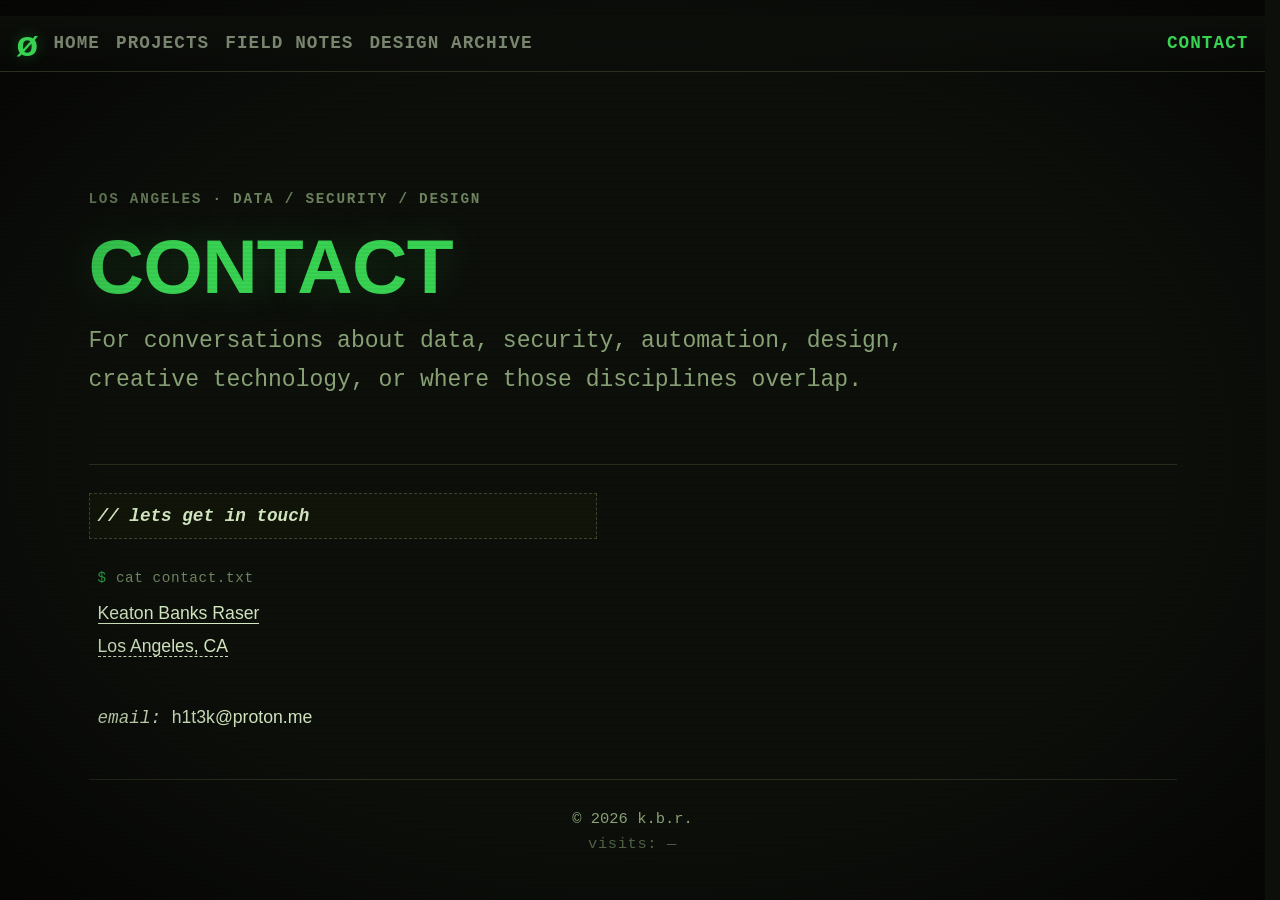
==== contact.html @ 809cf92d "Remove GitHub link from contact.html Removed GitHub link from contact section." ====
<!DOCTYPE html>
<html lang="en">
<head>
<meta charset="utf-8">
<title>Contact — Keaton Raser</title>
<meta name="viewport" content="width=device-width, initial-scale=1, viewport-fit=cover">
<meta name="description" content="Contact Keaton Raser in Los Angeles about data, security, automation, design, and creative technology work.">
<link rel="canonical" href="https://h1-t3k.design/contact.html">
<meta property="og:title" content="Contact — Keaton Raser">
<meta property="og:description" content="Get in touch about data, security, automation, design, and creative technology work.">
<meta property="og:type" content="website">
<link rel="stylesheet" href="styles/main.css">
</head>
<body><script>
  /** 
   * Patch by web3url-gateway : Convert web3:// URLs into gateway URLs in various places
   */
  (function() {

    // Web3:// URL to Gateway URL convertor
    const convertWeb3UrlToGatewayUrl = function(web3Url) {
      // Parse the URL
      let matchResult = web3Url.match(/^(?<protocol>[^:]+):\/\/(?<hostname>[^:/?]+)(:(?<chainId>[1-9][0-9]*))?(?<path>.*)?$/)
      if(matchResult == null) {
        // Invalid web3:// URL
        return null;
      }
      let urlMainParts = matchResult.groups
  
      // Check protocol name
      if(["web3", "w3"].includes(urlMainParts.protocol) == false) {
        // Bad protocol name"
        return null;
      }
  
      // Get subdomain components
      let gateway = window.location.hostname.split('.').slice(-2).join('.') + (window.location.port ? ':' + window.location.port : '');
      let subDomains = []
      // Is the contract an ethereum address?
      if(/^0x[0-9a-fA-F]{40}$/.test(urlMainParts.hostname)) {
        subDomains.push(urlMainParts.hostname)
        if(urlMainParts.chainId !== undefined) {
          subDomains.push(urlMainParts.chainId)
        }
        else {
          subDomains.push(1);
        }
      }
      // It is a domain name
      else {
        if(urlMainParts.hostname.endsWith('.eth') && urlMainParts.chainId === undefined) {
          subDomains.push(urlMainParts.hostname)
          subDomains.push(1)
        }
        else {
          subDomains.push(urlMainParts.hostname)
          if(urlMainParts.chainId !== undefined) {
            subDomains.push(urlMainParts.chainId)
          }
        }
      }
  
      let gatewayUrl = window.location.protocol + "//" + subDomains.join(".") + "." + gateway + (urlMainParts.path ?? "")
      return gatewayUrl;
    }


    // Wrap the fetch() function to convert web3:// URLs into gateway URLs
    const originalFetch = fetch;
    fetch = function(input, init) {
      // Process absolute web3:// URLS: convert them into gateway HTTP URLs
      if (typeof input === 'string' && input.startsWith('web3://')) {
        const convertedUrl = convertWeb3UrlToGatewayUrl(input);
        if(convertedUrl == null) {
          console.error("Gateway fetch() wrapper: Unable to convert web3:// URL: " + input);
          return;
        }
        console.log('Gateway fetch() wrapper: Converted ' + input + ' to ' + convertedUrl);
        input = convertedUrl;
      }

      // Pipe through the original fetch function
      return originalFetch(input, init);
    };


    // Listen for clicks on <a> tags, and convert web3:// URLs into gateway URLs
    document.addEventListener('click', function(event) {
      const closestATag = event.target.closest('a');
      if(closestATag && closestATag.href.startsWith('web3://')) {
        event.preventDefault();
        const targetUrl = closestATag.href;
        const convertedUrl = convertWeb3UrlToGatewayUrl(targetUrl);
        if(convertedUrl == null) {
          console.error("Gateway A tag click wrapper: Unable to convert web3:// URL: " + targetUrl);
          return;
        }
        console.log('Gateway A tag click wrapper: Converted ' + targetUrl + ' to ' + convertedUrl);
        // If the A tag has a target="_blank" attribute, open the URL in a new tab
        if(closestATag.target === '_blank') {
          window.open(convertedUrl, '_blank');
        }
        else {
          window.location.href = convertedUrl;
        }
      }
    });


    // All tags with a attribute that can get an URL: override the setting of the attribute to convert web3:// URLs into gateway URLs
    const elementsWithUrlAttr = [
      {tagName: 'a', attrName: 'href'}, // <a>
      {tagName: 'link', attrName: 'href'}, // <link>
      {tagName: 'area', attrName: 'href'}, // <area>
      {tagName: 'img', attrName: 'src'}, // <img>
      {tagName: 'script', attrName: 'src'}, // <script>
      {tagName: 'iframe', attrName: 'src'}, // <iframe>
      // {tagName: 'audio', attr: 'src'}, // <audio>
      // {tagName: 'video', attr: 'src'}, // <video>
      {tagName: 'source', attrName: 'src'}, // <source>
      {tagName: 'embed', attrName: 'src'}, // <embed>
      {tagName: 'input', attrName: 'src'}, // <input type="image">
      {tagName: 'object', attrName: 'data'}, // <object>
      {tagName: 'image', attrName: 'href'}, // <image> of SVG
    ];
    // Override the setter of the attribute to convert web3:// URLs into gateway URLs
    elementsWithUrlAttr.forEach(function(elementWithUrlAttr) {
      const element = document.createElement(elementWithUrlAttr.tagName);
      const proto = element.constructor.prototype;
      const descriptor = Object.getOwnPropertyDescriptor(proto, elementWithUrlAttr.attrName);
      if (!descriptor || typeof descriptor.set !== 'function') {
        // Skip if no setter (e.g., SVG <image> 'href')
        return;
      }
      Object.defineProperty(proto, elementWithUrlAttr.attrName, {
        set: function(attrValue) {
          if(attrValue && typeof attrValue === 'string' && attrValue.startsWith('web3://')) {
            const convertedUrl = convertWeb3UrlToGatewayUrl(attrValue);
            if(convertedUrl == null) {
              console.error("Gateway " + element.name + " " + elementWithUrlAttr.attrName + " setter wrapper: Unable to convert web3:// URL: " + attrValue);
              descriptor.set.call(this, attrValue);
              return;
            }
            console.log('Gateway ' + element.name + ' ' + elementWithUrlAttr.attrName + ' setter wrapper: Converted ' + attrValue + ' to ' + convertedUrl);
            descriptor.set.call(this, convertedUrl);
          }
          else {
            descriptor.set.call(this, attrValue);
          }
        }
      });
    });
    // Added nodes to the DOM : convert web3:// URLs into gateway URLs
    const observer = new MutationObserver(function(mutations) {
      mutations.forEach(function(mutation) {
        // Insertion of nodes with the src attribute (img, iframe, audio, ...)
        if(mutation.type === 'childList') {
          mutation.addedNodes.forEach(function(addedNode) {
            // Ignore non-element nodes
            if(addedNode.nodeType != 1) {
              return;
            }
            // Find all nodes that have a web3:// URL in their attribute as defined in elementsWithUrlAttr
            elementsWithUrlAttr.forEach(function(elementWithUrlAttr) {
              const nodes = [...addedNode.querySelectorAll(elementWithUrlAttr.tagName + '[' + elementWithUrlAttr.attrName + '^="web3://"]')];
              // Check if the addedNode itself matches the tag and has the attribute starting with web3://
              if (
                addedNode.tagName === elementWithUrlAttr.tagName.toUpperCase() &&
                typeof addedNode.getAttribute === 'function' &&
                typeof addedNode.getAttribute(elementWithUrlAttr.attrName) === 'string' &&
                addedNode.getAttribute(elementWithUrlAttr.attrName).startsWith('web3://')
              ) {
                nodes.push(addedNode);
              }
              nodes.forEach(function(node) {
                const targetUrl = node.getAttribute(elementWithUrlAttr.attrName);
                const convertedUrl = convertWeb3UrlToGatewayUrl(targetUrl);
                if(convertedUrl == null) {
                  console.error("Gateway " + node.tagName + " injection wrapper: Unable to convert web3:// URL: " + targetUrl);
                  return;
                }
                console.log('Gateway ' + node.tagName + ' injection wrapper: Converted ' + targetUrl + ' to ' + convertedUrl);
                node.setAttribute(elementWithUrlAttr.attrName, convertedUrl);
              });
            });
          });
        }
      });
    });
    observer.observe(document.querySelector("body"), {childList: true, subtree: true});

  })();
</script>

  <div id="contact-main" class="wrap grid">
    <nav aria-label="Primary">
      <span class="site-mono" role="img" aria-label="h1-t3k">&oslash;</span>
      <button class="nav-toggle" type="button" aria-expanded="false" aria-controls="site-menu">
        <span data-menu-label>Menu</span><span class="nav-toggle-mark" aria-hidden="true"></span>
      </button>
      <div class="nav-links" id="site-menu">
        <a href="index.html">Home</a>
        <a href="projects.html">Projects</a>
        <a href="field-notes.html">Field Notes</a>
        <a href="design-archive.html">Design Archive</a>
        <a href="contact.html" aria-current="page">Contact</a>
      </div>
    </nav>

    <header class="page-intro">
      <p class="eyebrow">Los Angeles · data / security / design</p>
      <h1>Contact</h1>
      <p>For conversations about data, security, automation, design, creative technology, or where those disciplines overlap.</p>
    </header>

    <section class="notice" style="grid-column:auto;">
      // lets get in touch
    </section>

    <section class="fullrow tight">
      <div class="sys-line"><span class="prompt"></span>cat contact.txt</div>
      <div class="name-dropdown">
        <span class="name-trigger din-id" style="border-bottom:1px solid var(--fg)">Keaton Banks Raser</span>
        <div class="name-card">
          <p>Principal Security Researcher</p>
        </div>
      </div>
      <p style="display:block;margin-top:0.2em"><span class="din-id" style="border-bottom:1px dashed var(--fg)">Los Angeles, CA</span></p>
      <p class="gap-before" style="margin-top:0;padding-top:24px;color:var(--text)"><em>email:</em> <a class="din-id" href="mailto:h1t3k@proton.me" style="text-decoration:none;color:var(--text)">h1t3k@proton.me</a></p>
    </section>

    <footer class="center small fullrow">
      <p>© 2026 k.b.r.<br><span id="visitor-counter" data-state="loading" role="status" aria-live="polite" aria-atomic="true">visits: …</span></p>
    </footer>

  </div>
  <script defer src="assets/js/init.js"></script>
</body>
</html>
---- styles/main.css ----
/* ════════════════════════════════════════════════════════════════
   SITE DESIGN SYSTEM — v3
   Homebrew / macOS terminal (Grass + Sands), audience-calibrated
   typography, and restrained scroll motion. See styleguide.md.
   ════════════════════════════════════════════════════════════════ */

/* ── DISPLAY: DIN 2014 ──
   Self-hosted woff2 (converted from licensed OTF). Relative paths keep the
   bundle portable for content-addressed / web3 hosting. */
@font-face {
  font-family: 'DIN2014';
  src: url('../fonts/DIN2014-Regular.woff2') format('woff2');
  font-weight: 400; font-style: normal; font-display: swap;
}
@font-face {
  font-family: 'DIN2014';
  src: url('../fonts/DIN2014-DemiBold.woff2') format('woff2');
  font-weight: 600; font-style: normal; font-display: swap;
}
@font-face {
  font-family: 'DIN2014';
  src: url('../fonts/DIN2014-Bold.woff2') format('woff2');
  font-weight: 700; font-style: normal; font-display: swap;
}
@font-face {
  font-family: 'DIN2014';
  src: url('../fonts/DIN2014-ExtraBold.woff2') format('woff2');
  font-weight: 800; font-style: normal; font-display: swap;
}
/* True italics — real DIN italic files, never synthesized (see font-synthesis:none).
   Regular Italic (400) backs the editorial copy treatment; Bold Italic (700)
   backs the homebrew h3 headings. */
@font-face {
  font-family: 'DIN2014';
  src: url('../fonts/DIN2014-Italic.woff2') format('woff2');
  font-weight: 400; font-style: italic; font-display: swap;
}
@font-face {
  font-family: 'DIN2014';
  src: url('../fonts/DIN2014-BoldItalic.woff2') format('woff2');
  font-weight: 700; font-style: italic; font-display: swap;
}

/* ── MONO: BaseNine ──
   Only Regular/Bold (+ italics) are licensed here; CSS weights 300/500/600
   resolve to the nearest available face automatically. */
@font-face {
  font-family: 'Basenine';
  src: url('../fonts/Basenine-Regular.woff2') format('woff2');
  font-weight: 400; font-style: normal; font-display: swap;
}
@font-face {
  font-family: 'Basenine';
  src: url('../fonts/Basenine-Bold.woff2') format('woff2');
  font-weight: 700; font-style: normal; font-display: swap;
}
@font-face {
  font-family: 'Basenine';
  src: url('../fonts/Basenine-Italic.woff2') format('woff2');
  font-weight: 400; font-style: italic; font-display: swap;
}
@font-face {
  font-family: 'Basenine';
  src: url('../fonts/Basenine-BoldItalic.woff2') format('woff2');
  font-weight: 700; font-style: italic; font-display: swap;
}

/* ── Design tokens ── */
:root{
  /* Backgrounds */
  --bg:#0d0f0b; --bg2:#111409; --bg3:#161a0e;
  /* Borders */
  --border:#2a3020; --border2:#3a4530;
  /* Green — primary accent (Homebrew / Grass) */
  --green:#39d353; --green-dim:#2a9f40; --green-xs:#0e3518;
  /* Amber — earn/work accent (Sands) */
  --amber:#c8a84b; --amber-dim:#9c8036; --amber-xs:#2a1f08;
  /* Alert */
  --red:#e05c3a;
  /* Text */
  --text:#d4e8c2; --muted:#8aa477; --dim:#6e855f;

  /* Font stacks (commercial faces + faithful fallback chain) */
  --font-display:'DIN2014','Arial Narrow','Helvetica Neue Condensed',Arial,sans-serif;
  --font-mono:'Basenine','Courier New',Courier,monospace;

  --scanline:repeating-linear-gradient(
    0deg, transparent, transparent 2px,
    rgba(0,0,0,0.08) 2px, rgba(0,0,0,0.08) 4px);

  /* Back-compat aliases for legacy markup/inline styles */
  --fg:var(--text); --fg-dim:var(--muted); --rule:1px solid var(--border);
  --step--2:0.8125rem;
  --step--1:0.875rem;
  --step-0:clamp(1rem,0.96rem + 0.18vw,1.125rem);
  --step-1:clamp(1.125rem,1.05rem + 0.35vw,1.3125rem);
  --step-2:clamp(1.5rem,1.15rem + 1.6vw,2.5rem);
  --step-3:clamp(1.875rem,1.3rem + 2.4vw,3.25rem);
  --step-hero:clamp(2.75rem,6vw,4.75rem);
  --wrap:clamp(320px,94vw,1120px); --gap:20px; --gap-lg:28px;
}

*{box-sizing:border-box}
html{scroll-behavior:smooth;overflow-y:scroll;scrollbar-gutter:stable;font-size:var(--step-0)}
html,body{
  margin:0;padding:0;background:var(--bg);color:var(--text);
  font-family:var(--font-mono);line-height:1.65;
  /* Never algorithmically fake italics or bold — only use real font files */
  font-synthesis:none;
  -webkit-text-size-adjust:100%;text-size-adjust:100%;-webkit-font-smoothing:antialiased
}

/* ── Global terminal FX ── */
/* Scanline overlay */
body::before{
  content:'';position:fixed;inset:0;background:var(--scanline);
  pointer-events:none;z-index:100;opacity:0.5;
}
/* CRT vignette */
body::after{
  content:'';position:fixed;inset:0;
  background:radial-gradient(ellipse at center,transparent 60%,rgba(0,0,0,0.55) 100%);
  pointer-events:none;z-index:99;
}

@keyframes blink{0%,100%{opacity:1}50%{opacity:0}}
@keyframes fadeIn{from{opacity:0;transform:translateY(12px)}to{opacity:1;transform:translateY(0)}}

.cursor{
  display:inline-block;width:0.6em;height:1em;background:var(--green);
  vertical-align:text-bottom;animation:blink 1.1s step-end infinite;margin-left:3px;
}

/* ── Links ── */
a{color:var(--green);text-decoration:none}
.small a, a[href^="mailto:"], #home-bluesky a{color:var(--green-dim)}
.small a:hover, a[href^="mailto:"]:hover, #home-bluesky a:hover{font-style:italic;color:var(--green)}
a[href^="mailto:"]{text-decoration:underline}

img{max-width:100%;height:auto;display:block;border:1px solid var(--border)}
code,.addr{font-family:var(--font-mono);word-break:break-all;overflow-wrap:anywhere;color:var(--text)}
pre{white-space:pre-wrap;word-wrap:break-word}

/* ── Wrapper + safe-area for iOS ── */
.wrap{
  width:100%;max-width:var(--wrap);margin:0 auto;padding:clamp(16px,3vw,32px);
  position:relative;z-index:1;
  padding-left:max(16px,env(safe-area-inset-left));
  padding-right:max(16px,env(safe-area-inset-right));
  padding-top:max(16px,env(safe-area-inset-top));
  padding-bottom:max(16px,env(safe-area-inset-bottom));
}

/* ── Grid ── */
.grid{display:grid;grid-template-columns:1fr;gap:var(--gap)}
@media (min-width:880px){.grid{grid-template-columns:1fr 1fr;gap:var(--gap-lg)}}

/* ── Headings (display face) ── */
h1,h2,h3{font-family:var(--font-display);letter-spacing:-0.01em}
h1{font-size:var(--step-hero);font-weight:800;line-height:0.96;text-transform:uppercase;
   color:var(--green);text-shadow:0 0 40px rgba(57,211,83,0.22);margin:12px 0}
h2{font-size:var(--step-3);font-weight:700;line-height:1.05;text-transform:uppercase;color:var(--green)}
h3{font-size:var(--step-1);font-weight:700;line-height:1.2;letter-spacing:0.01em;color:var(--text)}

header.site{grid-column:1/-1;text-align:center;margin:12px 0}
footer{grid-column:1/-1;border-top:1px solid var(--border);margin-top:16px;padding-top:12px;text-align:center;color:var(--muted)}
.footer-sep{display:inline-block;padding:0 0.45em;color:var(--dim)}
#visitor-counter{
  display:inline-block;color:var(--dim);font:inherit;font-variant-numeric:tabular-nums;
  letter-spacing:0.04em;white-space:nowrap;transition:color 0.2s ease;
}
#visitor-counter[data-state="ready"]{color:var(--muted)}
#visitor-counter[data-state="offline"]{opacity:0.72}
#visitor-counter[hidden]{display:none}

/* ── Nav ── */
nav{
  grid-column:1/-1;display:flex;gap:16px;align-items:center;
  border-bottom:1px solid var(--border);padding:10px 0;position:relative;
}
nav img{
  width:32px;height:32px;border:1px solid var(--border);padding:3px;background:var(--bg);
  image-rendering:pixelated;opacity:0.72;filter:saturate(60%);flex:0 0 auto;
  transition:opacity 0.2s ease, filter 0.2s ease;
}
/* Brand 'ht' monogram in the nav (replaces the generated icon) */
.site-mono{
  flex:0 0 auto;position:relative;z-index:1;
  font-family:'Monogram',var(--font-display);
  font-weight:800;font-size:2rem;line-height:1;
  text-transform:lowercase;letter-spacing:-0.02em;
  color:var(--green);user-select:none;
  text-shadow:0 0 14px rgba(57,211,83,0.3);
}
.nav-links{display:flex;flex-wrap:wrap;gap:10px 16px;align-items:center}
nav a{
  /* Menu is BaseNine (mono), non-italic — uppercase + tracking kept for rhythm */
  font-family:var(--font-mono);text-transform:uppercase;letter-spacing:0.06em;font-weight:700;font-size:1rem;
  color:var(--text);opacity:0.55;transition:opacity 0.2s ease,color 0.2s ease;
}
nav a.current, nav a[aria-current="page"]{opacity:1;color:var(--green);text-decoration:none}
.nav-toggle{
  display:none;margin-left:auto;padding:8px 0;border:0;border-radius:0;background:transparent;color:var(--text);
  font-family:var(--font-mono);font-size:1rem;font-weight:700;letter-spacing:0.08em;text-transform:uppercase;
  min-width:44px;min-height:44px;align-items:center;justify-content:flex-end;gap:10px;cursor:pointer;
}
/* Icon-only toggle: hide the "Menu"/"Close" text but keep it as the
   button's accessible name for screen readers. */
.nav-toggle [data-menu-label]{
  position:absolute;width:1px;height:1px;padding:0;margin:-1px;
  overflow:hidden;clip:rect(0 0 0 0);clip-path:inset(50%);
  white-space:nowrap;border:0;
}
.nav-toggle-mark{display:grid;gap:4px;width:20px}
.nav-toggle-mark::before,.nav-toggle-mark::after{
  content:'';display:block;width:20px;height:1px;background:currentColor;
  transition:transform 0.2s ease;
}
.nav-toggle[aria-expanded="true"] .nav-toggle-mark::before{transform:translateY(2.5px) rotate(45deg)}
.nav-toggle[aria-expanded="true"] .nav-toggle-mark::after{transform:translateY(-2.5px) rotate(-45deg)}
.nav-toggle:focus-visible,nav a:focus-visible{outline:1px dashed var(--green);outline-offset:4px}

@media (hover:hover) and (pointer:fine){
  nav a:hover{opacity:1;color:var(--green)}
  nav a:focus-visible{opacity:1;color:var(--green)}
}

/* ── Desktop: full-bleed sticky frosted top bar ── */
@media (min-width:1081px){
  /* Break the bar out of the centered wrap so it spans the whole viewport,
     then re-inset its contents. 50% - 50vw always equals the wrap's side
     inset, so this lands flush on both edges at any width. */
  nav{
    margin-left:calc(50% - 50vw);
    margin-right:calc(50% - 50vw);
    padding-left:max(24px,env(safe-area-inset-left));
    padding-right:max(24px,env(safe-area-inset-right));
  }
  /* Links fill the bar: the first group hugs the logo on the left,
     while the last link (Contact) is pushed to the far right edge. */
  nav .nav-links{flex:1 1 auto}
  nav .nav-links a:last-child{margin-left:auto}
  /* Sticky so page content scrolls behind the frosted-glass fade — same
     treatment as the mobile bar: opaque at the top easing to transparent at
     the bottom, over a backdrop blur. */
  body.nav-enhanced>.wrap{z-index:auto}
  body.nav-enhanced nav{
    position:sticky;top:0;z-index:1001;
    background:linear-gradient(to bottom,
      rgba(13,15,11,0.98) 0,
      rgba(13,15,11,0.12) 100%);
    -webkit-backdrop-filter:blur(12px);backdrop-filter:blur(12px);
  }
}

@media (max-width:1080px){
  /* --nav-h = visible bar height below the notch. The fixed bar also covers
     the safe-area (notch) strip itself, so nothing bleeds through the top. */
  :root{--nav-h:52px}
  /* Bar is position:fixed (like SoundCloud): always pinned to the viewport
     top, so the Menu/Close toggle stays reachable no matter the scroll. The
     wrap reserves space for it instead of the browser painting content under. */
  body.nav-enhanced>.wrap{
    z-index:auto;
    padding-top:calc(env(safe-area-inset-top) + var(--nav-h) + 10px);
  }
  body.nav-enhanced nav{
    position:fixed;top:0;left:0;right:0;z-index:1001;
    box-sizing:border-box;margin:0;gap:16px;align-items:center;
    min-height:calc(env(safe-area-inset-top) + var(--nav-h));
    padding:env(safe-area-inset-top) max(16px,env(safe-area-inset-right))
      0 max(16px,env(safe-area-inset-left));
    /* One continuous fade across the whole bar, easing up through the notch
       strip too — no hard stop where the notch meets the bar. Near-opaque at
       the very top (keeps the status-bar area clean) down to strongly
       transparent at the bottom. */
    background:linear-gradient(to bottom,
      rgba(13,15,11,0.98) 0,
      rgba(13,15,11,0.12) 100%);
    border-bottom:1px solid var(--border);
    -webkit-backdrop-filter:blur(12px);backdrop-filter:blur(12px);
    transform:none !important;
    animation:none !important;opacity:1 !important;
  }
  body.nav-enhanced nav img{position:relative;z-index:1}
  body.nav-enhanced .nav-toggle{display:inline-flex;position:relative;z-index:1}
  body.nav-enhanced>.nav-links[data-mobile-menu]{
    position:fixed;inset:0;z-index:1000;min-height:100vh;min-height:100dvh;max-width:none;
    display:flex;flex-flow:column nowrap;align-items:flex-start;justify-content:flex-start;gap:0;
    padding:calc(env(safe-area-inset-top) + var(--nav-h) + 26px) max(24px,env(safe-area-inset-right))
      max(32px,env(safe-area-inset-bottom)) max(24px,env(safe-area-inset-left));
    background-color:var(--bg2);background-image:var(--scanline);
    overflow-y:auto;overscroll-behavior:contain;-webkit-overflow-scrolling:touch;
    opacity:1;visibility:hidden;pointer-events:none;transform:translate3d(0,-100%,0);will-change:transform;
    transition:transform 0.52s cubic-bezier(0.76,0,0.24,1),visibility 0s linear 0.52s;
  }
  body.menu-open>.nav-links[data-mobile-menu]{
    visibility:visible;pointer-events:auto;transform:translate3d(0,0,0);transition-delay:0s;
  }
  body.nav-enhanced>.nav-links[data-mobile-menu]::before{
    content:'// portfolio navigation';font-family:var(--font-mono);font-size:var(--step--2);
    letter-spacing:0.12em;text-transform:uppercase;color:var(--dim);margin-bottom:18px;
  }
  body.nav-enhanced>.nav-links[data-mobile-menu] a{
    width:100%;padding:10px 0;border-bottom:1px solid var(--border);
    font-family:var(--font-display);font-size:clamp(1.75rem,9vw,2.5rem);font-weight:700;
    line-height:1;text-transform:uppercase;letter-spacing:-0.01em;opacity:0;transform:translateY(-12px);
    transition:opacity 0.24s ease,transform 0.32s ease,color 0.2s ease;
  }
  body.menu-open>.nav-links[data-mobile-menu] a{opacity:0.72;transform:translateY(0)}
  body.menu-open>.nav-links[data-mobile-menu] a[aria-current="page"]{opacity:1}
  body.menu-open>.nav-links[data-mobile-menu] a:nth-child(1){transition-delay:0.20s}
  body.menu-open>.nav-links[data-mobile-menu] a:nth-child(2){transition-delay:0.24s}
  body.menu-open>.nav-links[data-mobile-menu] a:nth-child(3){transition-delay:0.28s}
  body.menu-open>.nav-links[data-mobile-menu] a:nth-child(4){transition-delay:0.32s}
  body.menu-open>.nav-links[data-mobile-menu] a:nth-child(5){transition-delay:0.36s}
  body.menu-open>.nav-links[data-mobile-menu] a:nth-child(6){transition-delay:0.40s}
  html.menu-open,body.menu-open{overflow:hidden !important;overscroll-behavior:none;touch-action:none}
}

/* Icon desaturated on Home page */
body:has(a[aria-current="page"][href="index.html"]) nav img{opacity:0.6;filter:saturate(0%)}

/* ── Dashed info blocks ── */
.notice,.news{
  grid-column:1/-1;border:1px dashed var(--border2);padding:8px 8px 7px 8px;background:var(--bg2);
  font-weight:bold;font-style:italic;color:var(--text);max-width:48ch;
}
nav + .notice, nav + .design-wrap{margin-top:-6px}
.notice + section > :first-child, .notice + .gallery{margin-top:0}
.grid:has(> section ~ header.site) > header.site{margin-top:calc(-1 * var(--gap) + 4px)}
@media (min-width:880px){
  .grid:has(> section ~ header.site) > header.site{margin-top:calc(-1 * var(--gap-lg) + 6px)}
}

/* ── Gallery (Design) ── */
figure{
  margin:0;padding:0;aspect-ratio:1;background:var(--green-xs);border:1px solid var(--border);
  display:flex;align-items:center;justify-content:center;position:relative;overflow:hidden;
  width:100%;opacity:0.5;transition:opacity 0.2s ease;
}
figure svg{display:block;width:100%;height:100%;filter:saturate(0.6)}
figure figcaption{position:absolute;bottom:6px;right:7px;font-size:var(--step--2);color:var(--muted);pointer-events:none}
@media (hover:hover) and (pointer:fine){
  figure:hover{opacity:1}
  figure:hover svg{filter:saturate(1)}
}
.gallery{display:grid;grid-template-columns:1fr 1fr;gap:12px}
@media (min-width:880px){.gallery{grid-template-columns:1fr 1fr 1fr}}
.design-wrap{width:100%;max-width:none;display:flex;flex-direction:column;gap:var(--gap)}

/* ── Utilities ── */
.small{font-size:var(--step--1);color:var(--muted);line-height:1.6}
.center{text-align:center}
.fullrow{grid-column:1/-1}
.tight p,.tight .small{margin-top:2px;margin-bottom:2px}
.tight h3{margin-bottom:4px}
#home-news h3{margin-bottom:-5px !important;padding-bottom:0}
.gap-before{margin-top:16px !important}
/* Optical alignment: indent fullrow body text to match notice padding */
section.fullrow{padding-left:9px}
.placeholder{color:var(--muted);font-style:italic}

/* ── Editorial copy: real DIN 2014 italic (the typographic rule) ── */
.editorial p{font-family:var(--font-display);font-weight:400;font-style:italic}
/* Contact identity: upright DIN 2014 */
.din-id{font-family:var(--font-display);font-weight:400;font-style:normal}

/* ── Name dropdown (contact) ── */
.name-dropdown{position:relative;display:inline-block}
.name-trigger{cursor:pointer;border-bottom:1px dashed var(--border2);transition:opacity 0.2s ease}
.name-card{
  display:none;position:absolute;top:100%;left:0;margin-top:8px;padding:8px 12px;background:var(--bg2);
  border:1px dashed var(--border2);text-align:center;white-space:nowrap;width:max-content;z-index:10;
}
.name-card p{margin:4px 0}
.name-card a{color:var(--green)}
@media (hover:hover) and (pointer:fine){
  .name-dropdown:hover .name-card{display:block}
  .name-dropdown:hover .name-trigger{opacity:0.7}
}
.name-dropdown:focus-within .name-card{display:block}
.name-trigger:focus{outline:1px dashed var(--border2);outline-offset:2px}

/* ── web3 inline hint popup ── */
.web3-hint{position:relative;display:inline}
.web3-trigger{color:var(--green);text-decoration:none;border-bottom:1px dashed var(--green-dim);cursor:pointer;transition:opacity 0.2s ease}
.web3-trigger:hover{opacity:0.8;text-decoration:underline}
.web3-trigger:focus{outline:1px dashed var(--border2);outline-offset:2px}
.web3-popup{display:none;position:absolute;bottom:100%;left:50%;transform:translateX(-50%);margin-bottom:8px;padding:8px 12px;background:var(--bg2);border:1px dashed var(--border2);white-space:nowrap;z-index:10;font-size:var(--step--2);line-height:1.45}
.web3-popup-link{color:var(--green);text-decoration:none;font-style:italic}
.web3-popup-link:hover{text-decoration:underline}
.web3-hint:hover .web3-popup{display:block}
.web3-hint:focus-within .web3-popup{display:block}

/* ── Gallery thumbnails: monochrome green ── */
.gallery-thumb{
  position:absolute;inset:0;width:100%;height:100%;object-fit:cover;border:none;
  filter:grayscale(1) brightness(0.45) sepia(1) hue-rotate(75deg) saturate(3);
  transition:filter 0.2s ease;
}
.gallery-popup{
  display:none;position:absolute;z-index:101;flex-direction:column;align-items:center;
  background:var(--bg2);border:1px dashed var(--border2);padding:10px;max-width:320px;width:max-content;pointer-events:auto;
}
.gallery-popup-img{display:block;max-width:280px;max-height:280px;width:auto;height:auto;border:1px solid var(--border);image-rendering:auto}
.gallery-popup-details{display:flex;flex-direction:column;gap:3px;margin-top:10px;font-size:var(--step--2);color:var(--muted);text-align:center;white-space:normal}
.gallery-popup-details strong{color:var(--text);font-size:var(--step--1)}
.gallery-popup-desc{font-style:italic}
.gallery-popup-note{color:var(--green);font-size:var(--step--2);margin-top:6px;border-top:1px dashed var(--dim);padding-top:6px}
@media (hover:hover) and (pointer:fine){
  figure:hover .gallery-thumb{filter:grayscale(1) brightness(0.55) sepia(1) hue-rotate(75deg) saturate(3)}
}
@media (hover:none){.gallery-popup{display:none !important}}

/* ════════════════════════════════════════════════════════════════
   v2 BLOG / POST COMPONENTS
   Shared primitives used by field-notes.html and the post pages.
   ════════════════════════════════════════════════════════════════ */

/* Post wrapper: single narrow column (overrides .grid 2-col) */
.post{display:block;max-width:860px}

/* Terminal title bar */
.term-bar{display:flex;align-items:center;gap:7px;margin:8px 0 20px;opacity:0.6;border:0;padding:0}
.term-dot{width:11px;height:11px;border-radius:50%;border:0;padding:0}
.term-dot:nth-child(1){background:var(--red)}
.term-dot:nth-child(2){background:var(--amber)}
.term-dot:nth-child(3){background:var(--green)}
.term-title{font-family:var(--font-mono);font-size:var(--step--2);color:var(--muted);margin-left:8px;letter-spacing:0.04em}

.sys-line{font-size:var(--step--2);color:var(--dim);margin-bottom:8px;letter-spacing:0.04em}
.prompt{color:var(--green-dim);user-select:none}
.prompt::before{content:'$ '}

/* Post header */
.post-header{padding:24px 0 40px;border-bottom:1px solid var(--border);animation:fadeIn 0.5s ease both}
.post-header h1{margin:18px 0 16px}
.post-header h1 .dim-line, .home-hero h1 .dim-line{color:var(--muted);display:block;font-weight:700}
.post-header h1 .amber-line, .home-hero h1 .amber-line{color:var(--amber);text-shadow:0 0 30px rgba(200,168,75,0.3);display:block}
.header-sub{font-size:1rem;color:var(--muted);font-weight:400;max-width:62ch;margin:18px 0 28px;line-height:1.72;font-style:italic}

.status-row{display:flex;flex-wrap:wrap;gap:16px;font-size:var(--step--2);color:var(--dim);letter-spacing:0.06em;text-transform:uppercase;margin-top:8px}
.status-row .ok{color:var(--green)}
.status-row .warn{color:var(--amber)}

/* // section labels with trailing rule */
.section-head{
  font-family:var(--font-display);font-size:var(--step--2);font-weight:700;letter-spacing:0.14em;text-transform:uppercase;
  color:var(--dim);padding:40px 0 16px;display:flex;align-items:center;gap:12px;
}
.section-head::after{content:'';flex:1;height:1px;background:var(--border)}

/* Intro prompt lines */
.intro{padding:32px 0;border-bottom:1px solid var(--border);animation:fadeIn 0.5s 0.1s ease both}
.intro-line{display:flex;gap:10px;margin-bottom:12px;font-size:1rem;color:var(--text);font-weight:400;line-height:1.7}
.intro-line .p{color:var(--green-dim);flex-shrink:0}
.intro-line p{margin:0}

/* Cards */
.cards{display:flex;flex-direction:column;gap:2px;animation:fadeIn 0.5s 0.2s ease both}
.card{
  background:var(--bg2);border:1px solid var(--border);border-left:3px solid var(--border2);
  padding:0;transition:border-color 0.15s, background 0.15s;position:relative;overflow:hidden;
}
.card:hover{background:var(--bg3)}
.card.work-card{border-left-color:var(--amber)}
.card.ride-card{border-left-color:var(--green)}
.card.invest-card{border-left-color:var(--green-dim)}
.card.work-card::before,.card.ride-card::before{content:'';position:absolute;top:0;left:-3px;bottom:0;width:3px}
.card.work-card::before{background:var(--amber);box-shadow:0 0 12px var(--amber)}
.card.ride-card::before{background:var(--green);box-shadow:0 0 12px var(--green)}

.card-inner{display:grid;grid-template-columns:220px 1fr;min-height:160px}
@media (max-width:600px){.card-inner{grid-template-columns:1fr}}
.card-left{padding:24px 20px;border-right:1px solid var(--border);display:flex;flex-direction:column;justify-content:space-between;gap:12px}
.card-service{font-family:var(--font-display);font-size:var(--step-2);font-weight:800;letter-spacing:-0.01em;text-transform:uppercase;line-height:1}
.work-card .card-service{color:var(--amber)}
.ride-card .card-service{color:var(--green)}
.invest-card .card-service{color:var(--text)}
.card-type{font-size:var(--step--2);letter-spacing:0.11em;text-transform:uppercase;font-weight:700}
.work-card .card-type{color:var(--amber-dim)}
.ride-card .card-type{color:var(--green-dim)}
.invest-card .card-type{color:var(--muted)}
.card-bonus{font-family:var(--font-display);font-size:1.125rem;font-weight:700;letter-spacing:0.03em;line-height:1.25}
.work-card .card-bonus{color:var(--amber)}
.ride-card .card-bonus{color:var(--green)}
.invest-card .card-bonus{color:var(--text)}
.card-right{padding:24px 24px 20px;display:flex;flex-direction:column;gap:12px}
.card-desc{font-size:1rem;color:var(--muted);font-weight:400;line-height:1.72;font-style:italic}

.steps{list-style:none;display:flex;flex-direction:column;gap:5px;margin:4px 0 0;padding:0}
.steps li{font-size:0.9375rem;color:var(--text);display:flex;gap:8px;align-items:baseline;font-weight:400}
.steps li::before{content:'→';color:var(--dim);font-size:var(--step--1);flex-shrink:0}

.card-footer{display:flex;align-items:center;justify-content:space-between;flex-wrap:wrap;gap:10px;border-top:1px solid var(--border);padding:14px 24px}
.card-fine{font-size:var(--step--2);letter-spacing:0.04em}
.work-card .card-fine,.invest-card .card-fine{color:var(--amber-dim)}
.ride-card .card-fine{color:var(--green-dim)}

/* CTA buttons (sharp corners, fill on hover) */
.cta-btn{
  font-family:var(--font-display);font-size:1rem;font-weight:800;letter-spacing:0.08em;text-transform:uppercase;
  text-decoration:none;padding:9px 18px;border:1px solid currentColor;border-radius:0;
  min-height:44px;display:inline-flex;align-items:center;gap:8px;transition:background 0.15s, color 0.15s;
}
.work-card .cta-btn{color:var(--amber)}
.work-card .cta-btn:hover{background:var(--amber);color:#000}
.ride-card .cta-btn{color:var(--green)}
.ride-card .cta-btn:hover{background:var(--green);color:#000}
.invest-card .cta-btn{color:var(--text)}
.invest-card .cta-btn:hover{background:var(--text);color:#000}
/* Disabled CTA (links not yet configured) */
.cta-btn[aria-disabled="true"]{opacity:0.4;pointer-events:none;cursor:not-allowed}

/* Badges / tags */
.no-interview-tag,.tag{
  font-family:var(--font-display);font-size:var(--step--2);letter-spacing:0.1em;text-transform:uppercase;
  border:1px solid var(--amber-dim);color:var(--amber-dim);padding:4px 8px;font-weight:700;
}

/* FAQ */
.faq{padding:48px 0;border-top:1px solid var(--border);animation:fadeIn 0.5s 0.3s ease both}
.faq-head{font-family:var(--font-display);font-size:var(--step-3);font-weight:800;text-transform:uppercase;color:var(--green);letter-spacing:-0.01em;margin-bottom:28px}
.faq-item{border-bottom:1px solid var(--border);padding:18px 0;display:grid;grid-template-columns:20px 1fr;gap:14px;align-items:start}
.faq-num{font-family:var(--font-mono);font-size:var(--step--2);color:var(--dim);padding-top:2px}
.faq-item h3{font-family:var(--font-display);font-size:1rem;font-weight:700;text-transform:uppercase;letter-spacing:0.03em;color:var(--text);margin-bottom:8px}
.faq-item p{font-size:1rem;color:var(--muted);font-weight:400;line-height:1.75}

/* Affiliate / disclaimer footer */
.disclaimer{padding:32px 0 24px;font-size:var(--step--2);color:var(--dim);line-height:1.7;border-top:1px solid var(--border)}
.disclaimer strong{color:var(--muted)}

/* Long-form prose blocks inside posts */
.prose p{margin:0 0 16px;color:var(--text);font-weight:400;font-size:1.0625rem;line-height:1.76;max-width:66ch}
.prose p:last-child{margin-bottom:0}
.scope-list{list-style:none;margin:28px 0;padding:0;display:grid;grid-template-columns:repeat(2,minmax(0,1fr));gap:2px;max-width:900px}
.scope-list li{padding:22px;background:var(--bg2);border:1px solid var(--border);display:flex;flex-direction:column;gap:8px}
.scope-list strong{font-family:var(--font-display);font-size:var(--step-1);text-transform:uppercase;color:var(--green)}
.scope-list span{font-size:1rem;line-height:1.65;color:var(--muted)}
@media (max-width:700px){.scope-list{grid-template-columns:1fr}}

/* ── Blog index post list ── */
.post-list{list-style:none;margin:0;padding:0;display:flex;flex-direction:column;gap:2px}
.post-list li{margin:0}
.post-item{
  display:block;background:var(--bg2);border:1px solid var(--border);border-left:3px solid var(--border2);
  padding:18px 20px;transition:border-color 0.15s, background 0.15s;text-decoration:none;
}
.post-item:hover{background:var(--bg3);border-left-color:var(--green)}
.post-item .post-meta{font-size:var(--step--2);letter-spacing:0.1em;text-transform:uppercase;color:var(--dim);margin-bottom:10px}
.post-item h3{font-family:var(--font-display);font-size:var(--step-2);font-weight:800;text-transform:uppercase;color:var(--green);letter-spacing:-0.01em;margin:0 0 10px;line-height:1}
.post-item p{font-size:1rem;color:var(--muted);font-weight:400;font-style:italic;line-height:1.68;margin:0;max-width:66ch}
.post-item .tag{margin-top:10px;display:inline-block;border-color:var(--dim);color:var(--dim)}
/* Draft state */
.post-item.draft{opacity:0.6;cursor:default}
.post-item.draft:hover{background:var(--bg2);border-left-color:var(--border2)}
.post-item.draft h3{color:var(--muted)}

/* ── Home positioning ── */
.home-hero{
  grid-column:1/-1;padding:clamp(40px,8vw,88px) 0 clamp(32px,6vw,64px);
  border-bottom:1px solid var(--border);text-align:left;
}
.eyebrow{
  margin:0 0 18px;font-family:var(--font-mono);font-size:var(--step--2);font-weight:700;
  letter-spacing:0.12em;text-transform:uppercase;color:var(--dim);
}
.home-hero h1{max-width:12ch;margin:0 0 24px}
.home-hero .hero-lede{max-width:62ch;margin:0;color:var(--muted);font-size:var(--step-1);line-height:1.7}
.page-intro{
  grid-column:1/-1;padding:clamp(40px,8vw,88px) 0 clamp(32px,6vw,64px);
  border-bottom:1px solid var(--border);
}
.page-intro h1{max-width:14ch;margin:0 0 18px}
.page-intro p:last-child{max-width:62ch;margin:0;color:var(--muted);font-size:var(--step-1);line-height:1.7}
.practice-grid{grid-column:1/-1;display:grid;grid-template-columns:repeat(3,minmax(0,1fr));gap:2px}
.practice-card{
  min-height:230px;padding:clamp(22px,4vw,36px);background:var(--bg2);border:1px solid var(--border);
  display:flex;flex-direction:column;justify-content:space-between;gap:24px;
}
.practice-card .practice-index{font-size:var(--step--2);color:var(--dim);letter-spacing:0.08em}
.practice-card h2{font-size:var(--step-2);margin:0 0 12px}
.practice-card p{margin:0;color:var(--muted);font-size:1rem;line-height:1.68;max-width:38ch}

/* ── Project flow: native scroll + sticky framing ── */
.project-flow-layout{display:grid;gap:24px;align-items:start}
.project-flow-rail{padding:4px 0 16px;border-bottom:1px solid var(--border)}
.project-flow-rail p{margin:10px 0 0;color:var(--muted);font-size:var(--step--1);line-height:1.6}
.project-flow{counter-reset:project;gap:16px}
.project-flow li{counter-increment:project;position:sticky;top:24px}
.project-flow li:nth-child(1){z-index:1}
.project-flow li:nth-child(2){z-index:2}
.project-flow li:nth-child(3){z-index:3}
.project-flow li:nth-child(4){z-index:4}
.project-flow li:nth-child(5){z-index:5}
.project-flow li:nth-child(6){z-index:6}
.project-flow li:nth-child(7){z-index:7}
.project-flow li:nth-child(8){z-index:8}
.project-flow li:nth-child(9){z-index:9}
.project-flow .post-item{
  min-height:clamp(300px,65svh,640px);padding:clamp(28px,6vw,64px);display:flex;flex-direction:column;
  justify-content:center;border-left-width:4px;isolation:isolate;
}
.project-flow .post-item::before{
  content:counter(project,decimal-leading-zero);position:absolute;top:18px;right:20px;
  font-family:var(--font-display);font-size:var(--step-2);font-weight:800;color:var(--border2);z-index:-1;
}
.project-flow .post-item .tag{align-self:flex-start}
.motion-ready [data-scroll-project]{opacity:0.5;transform:translateY(24px);transition:opacity 0.5s ease,transform 0.5s ease,border-color 0.3s ease}
.motion-ready [data-scroll-project].is-in-view{opacity:1;transform:translateY(0);border-left-color:var(--green)}

@media (min-width:900px){
  .project-flow-layout{grid-template-columns:minmax(180px,240px) minmax(0,1fr);gap:clamp(28px,5vw,64px)}
  .project-flow-rail{position:sticky;top:92px;border-bottom:0;padding-top:8px}
}
@media (max-width:760px){
  .practice-grid{grid-template-columns:1fr}
  .practice-card{min-height:0}
}
@media (max-width:1080px){.project-flow li{top:84px}}


/* ══════════════════════════════════════════════════════════
   BOOT — cold boot intro (index.html only)
   This section is part of the shared versioned stylesheet.
   Per intro-cold-boot-spec.md v2026.1.

   Gate classes (booting / booting-rm / boot-done / did-boot)
   are set only by index.html's inline <head> script, so these
   rules are inert on every other page sharing this stylesheet.
   Reuses this stylesheet's existing @keyframes blink / fadeIn and the
   site-wide .cursor (identical values to the demo's).
   ══════════════════════════════════════════════════════════ */

/* Monogram glyph face — ported from matrix.html, woff2 only,
   path normalized to fonts/monogram.woff2.
   \u00F8 = site-theme variant (in use), \uE000 = literal form.
   font-display:block per spec §6.5 (an empty center is worse
   than a brief 'ht' stand-in). */
@font-face{
  font-family:'Monogram';
  src:url('../fonts/monogram.woff2') format('woff2');
  font-weight:normal; font-style:normal; font-display:block;
}

/* ── Overlay ── */
#boot{
  position:fixed;inset:0;background:var(--bg);
  z-index:200;display:none;              /* JS shows it only when booting */
}
#boot::before{                           /* own scanline layer — texture continuous above z-100 */
  content:'';position:absolute;inset:0;background:var(--scanline);
  pointer-events:none;opacity:0.5;
}
html.booting #boot,
html.booting-rm #boot{display:block}
#boot.exit{opacity:0;transition:opacity 240ms linear}

/* Content hidden until boot completes. This index has no .site
   wrapper — the top-level container is body > .wrap. */
html.booting body>.wrap,
html.booting-rm body>.wrap{visibility:hidden}
html.boot-done body>.wrap{visibility:visible}

/* ── Boot log (top-left, utilitarian) ── */
.boot-log{
  position:absolute;top:56px;left:0;right:0;
  max-width:var(--wrap);margin:0 auto;padding:0 16px;
  padding-left:max(16px,env(safe-area-inset-left));
  padding-right:max(16px,env(safe-area-inset-right));
  font-family:var(--font-mono);font-size:var(--step--1);line-height:1.8;
  color:var(--muted);letter-spacing:0.02em;
}
.boot-log.wipe{opacity:0;transition:opacity 120ms linear}

.bl{display:flex;justify-content:space-between;gap:12px;white-space:pre;opacity:0}
.bl.on{opacity:1}
.bl .ok{color:var(--green);opacity:0}
.bl .ok.on{opacity:1}
.bl-head{color:var(--dim)}
/* blinking block cursor: reuses the site-wide .cursor + blink */

/* ── Monogram stage (center, iconic) ── */
.mono-stage{
  position:absolute;inset:0;
  display:flex;align-items:center;justify-content:center;
  opacity:0;pointer-events:none;
}
.mono-stage.on{opacity:1}
.monogram{
  font-family:'Monogram',var(--font-display); /* DIN 'ht' stand-in until the face loads */
  font-weight:800;
  font-size:clamp(6rem,30vw,15rem);
  line-height:1;text-transform:lowercase;
  color:var(--green);
  opacity:0.12;position:relative;
}
/* Phosphor warm-up: stepped, not smooth — CRTs step */
.monogram.w1{opacity:0.42}
.monogram.w2{opacity:0.74}
.monogram.w3{opacity:1}
.monogram.glow{text-shadow:0 0 24px rgba(57,211,83,0.45),0 0 90px rgba(57,211,83,0.22)}

/* Single raster sweep across the glyph */
.sweep{
  position:absolute;left:-10%;right:-10%;top:-8%;
  height:3px;opacity:0;
  background:linear-gradient(90deg,transparent,rgba(57,211,83,0.7),transparent);
}
@keyframes sweep{from{transform:translateY(0);opacity:1}to{transform:translateY(120%);opacity:1}}
.sweep.run{animation:sweep 400ms linear forwards}

/* skip hint */
.skip-hint{
  position:absolute;bottom:28px;left:0;right:0;
  text-align:center;font-size:var(--step--2);letter-spacing:0.12em;
  text-transform:lowercase;color:var(--dim);
}

/* ── Handoff — content cascade (fires only after a boot ran) ── */
html.boot-done.did-boot .cascade{opacity:0;animation:fadeIn 0.5s ease forwards}
html.boot-done.did-boot .cascade-t1{animation-delay:0s}
html.boot-done.did-boot .cascade-t2{animation-delay:0.08s}
html.boot-done.did-boot .cascade-t3{animation-delay:0.16s}
html.boot-done.did-boot .cascade-t4{animation-delay:0.24s}
/* Spec §8: reduced-motion path is opacity-only, zero translation */
@media (prefers-reduced-motion:reduce){
  html{scroll-behavior:auto}
  *,*::before,*::after{animation-duration:0.01ms !important;animation-iteration-count:1 !important;transition-duration:0.01ms !important}
  .cursor{animation:none}
  html.boot-done.did-boot .cascade{animation:none;opacity:1}
  .project-flow li{position:relative;top:auto}
  .motion-ready [data-scroll-project]{opacity:1;transform:none}
}

/* ══════════════════════════════════════════════════════════
   MOBILE HARDENING — small-screen overflow containment
   Append after BOOT. Keeps every page inside the viewport on
   narrow screens (320px and up): no sideways drag, no bleed.
   ══════════════════════════════════════════════════════════ */

/* The page never scrolls sideways. `clip` (modern) contains
   overflow without creating a scroll container; `hidden` is
   the legacy fallback. */
html,body{overflow-x:hidden}
@supports (overflow:clip){html,body{overflow-x:clip}}

/* Grid children may shrink below their content width — a long
   unbroken token can no longer widen the single 1fr column. */
.grid>*{min-width:0}

/* Long unbroken tokens (hashes, addresses, URLs) wrap instead
   of pushing past the right edge. No effect on text that fits. */
body{overflow-wrap:break-word}

/* Hover/focus popups clamp to the viewport on narrow screens. */
@media (max-width:600px){
  .name-card,.web3-popup{white-space:normal;max-width:min(76vw,340px)}
  .web3-popup{word-break:break-all}
}
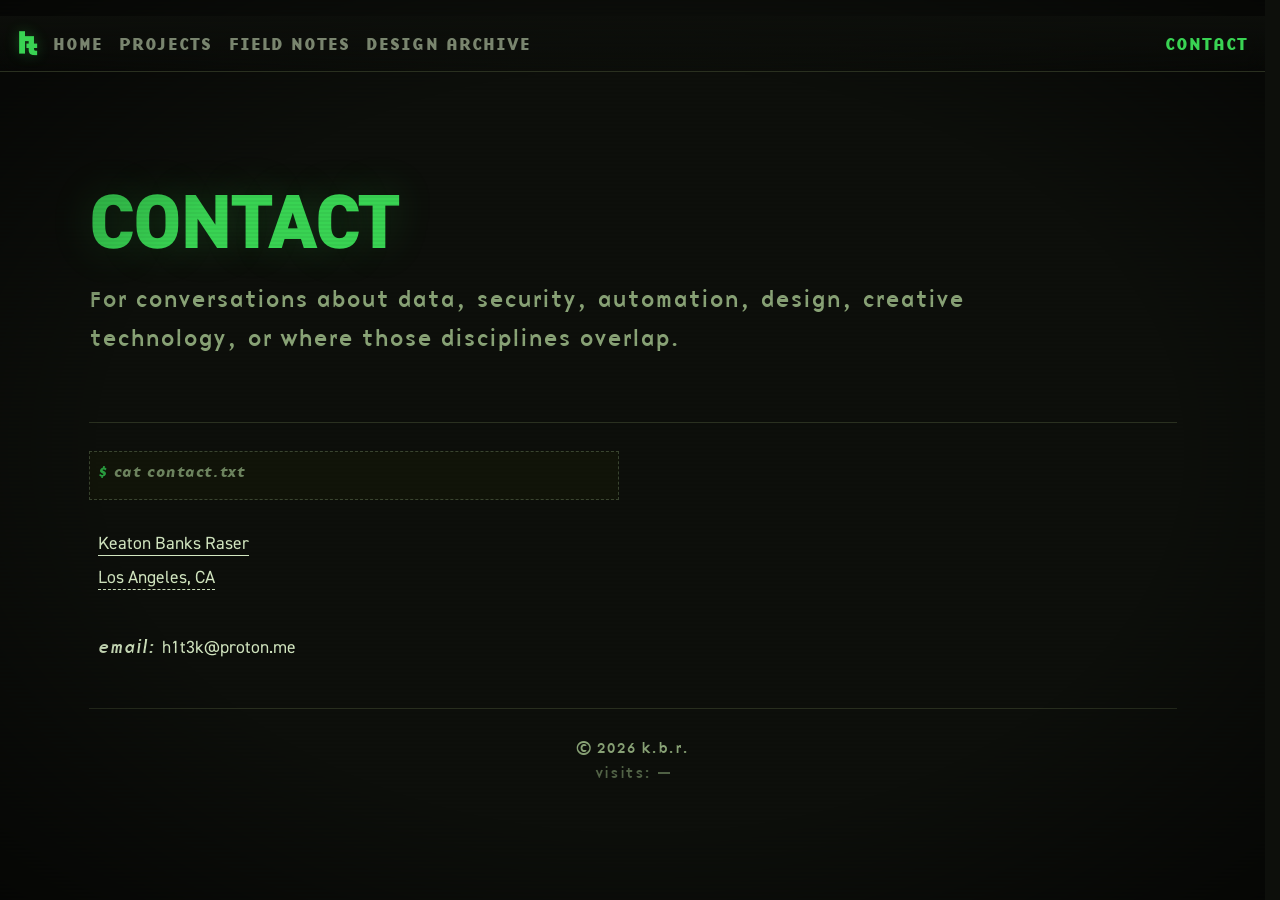
==== commit 9ec16e10: "push" ====
--- a/contact.html
+++ b/contact.html
@@ -9,6 +9,23 @@
 <meta property="og:title" content="Contact — Keaton Raser">
 <meta property="og:description" content="Get in touch about data, security, automation, design, and creative technology work.">
 <meta property="og:type" content="website">
+<script type="application/ld+json">
+{
+  "@context": "https://schema.org",
+  "@type": "ContactPage",
+  "url": "https://h1-t3k.design/contact.html",
+  "name": "Contact — Keaton Raser",
+  "description": "Contact Keaton Raser in Los Angeles about data, security, automation, design, and creative technology work.",
+  "inLanguage": "en",
+  "keywords": ["Los Angeles", "data", "security", "design", "automation", "creative technology", "contact Keaton Raser"],
+  "about": {
+    "@type": "Person",
+    "name": "Keaton Raser",
+    "url": "https://h1-t3k.design/",
+    "address": { "@type": "PostalAddress", "addressLocality": "Los Angeles", "addressRegion": "CA", "addressCountry": "US" }
+  }
+}
+</script>
 <link rel="stylesheet" href="styles/main.css">
 </head>
 <body><script>
@@ -208,17 +225,15 @@
     </nav>
 
     <header class="page-intro">
-      <p class="eyebrow">Los Angeles · data / security / design</p>
       <h1>Contact</h1>
       <p>For conversations about data, security, automation, design, creative technology, or where those disciplines overlap.</p>
     </header>
 
     <section class="notice" style="grid-column:auto;">
-      // lets get in touch
+      <div class="sys-line"><span class="prompt"></span>cat contact.txt</div>
     </section>
 
     <section class="fullrow tight">
-      <div class="sys-line"><span class="prompt"></span>cat contact.txt</div>
       <div class="name-dropdown">
         <span class="name-trigger din-id" style="border-bottom:1px solid var(--fg)">Keaton Banks Raser</span>
         <div class="name-card">
--- a/styles/main.css
+++ b/styles/main.css
@@ -297,10 +297,6 @@
   body.menu-open>.nav-links[data-mobile-menu]{
     visibility:visible;pointer-events:auto;transform:translate3d(0,0,0);transition-delay:0s;
   }
-  body.nav-enhanced>.nav-links[data-mobile-menu]::before{
-    content:'// portfolio navigation';font-family:var(--font-mono);font-size:var(--step--2);
-    letter-spacing:0.12em;text-transform:uppercase;color:var(--dim);margin-bottom:18px;
-  }
   body.nav-enhanced>.nav-links[data-mobile-menu] a{
     width:100%;padding:10px 0;border-bottom:1px solid var(--border);
     font-family:var(--font-display);font-size:clamp(1.75rem,9vw,2.5rem);font-weight:700;
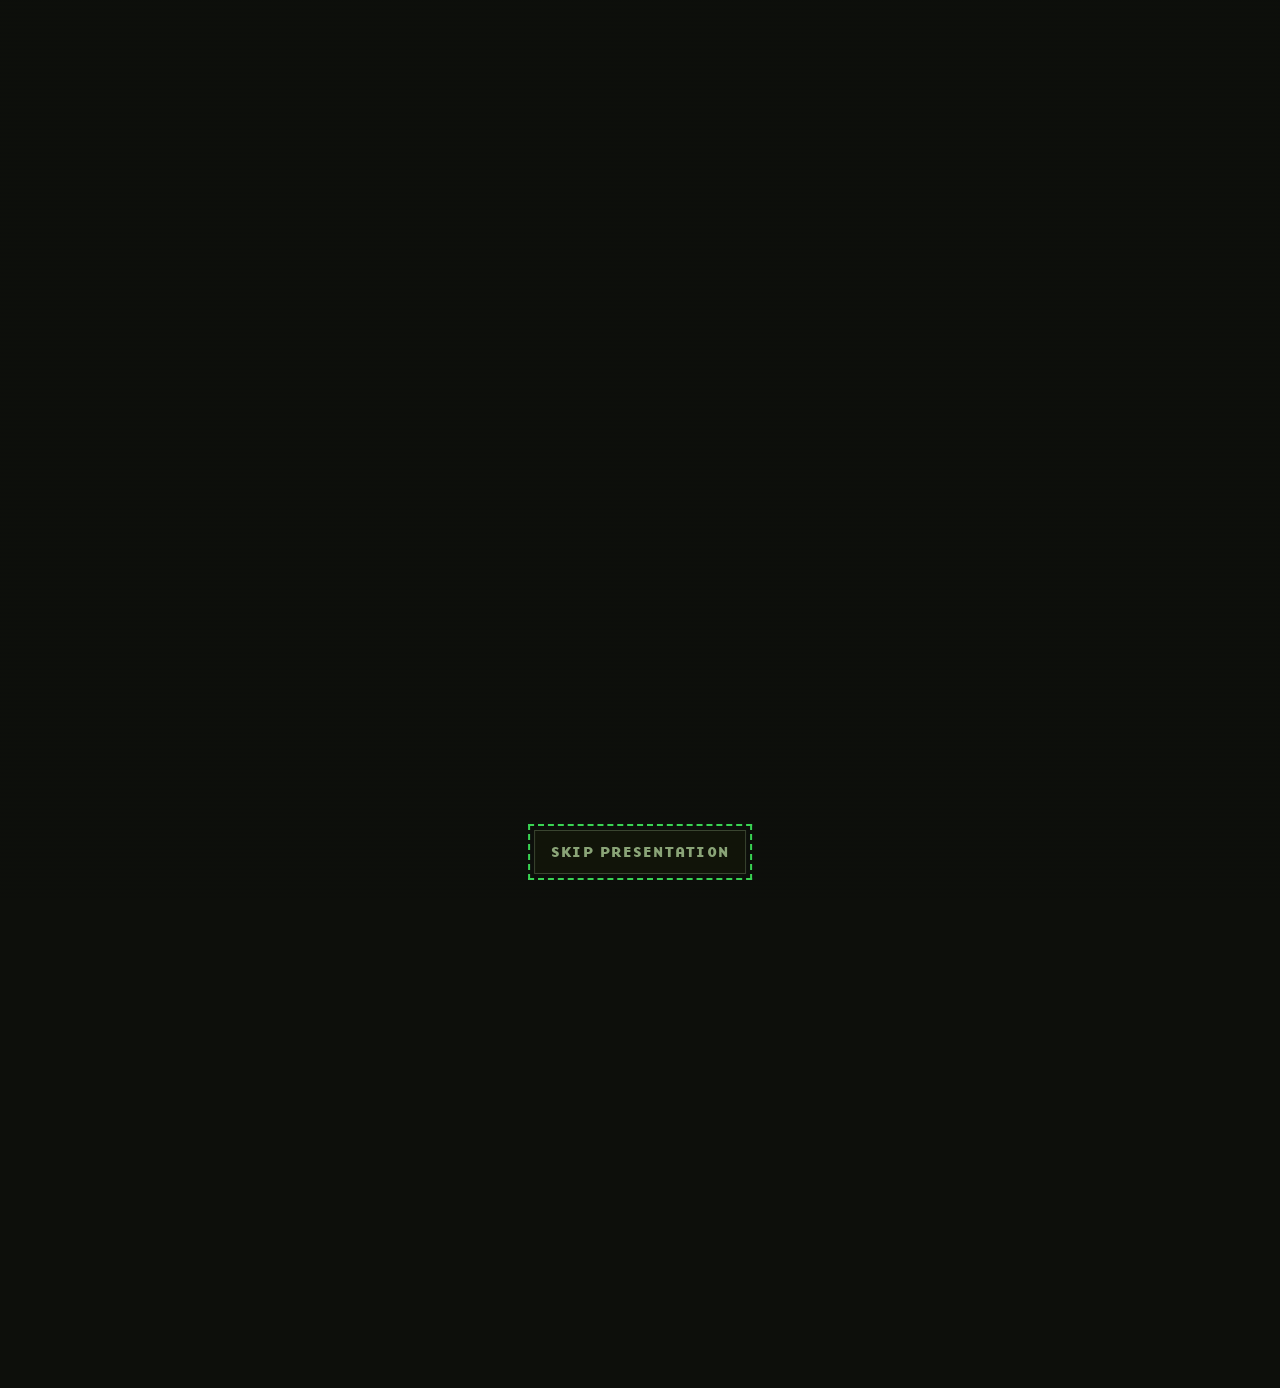
==== commit 9321644e: "feat: restore route-aware presentation and depth flow Recover the historical boot cadence and sticky" ====
--- a/contact.html
+++ b/contact.html
@@ -1,254 +1,83 @@
-<!DOCTYPE html>
+<!doctype html>
 <html lang="en">
 <head>
 <meta charset="utf-8">
 <title>Contact — Keaton Raser</title>
 <meta name="viewport" content="width=device-width, initial-scale=1, viewport-fit=cover">
-<meta name="description" content="Contact Keaton Raser in Los Angeles about data, security, automation, design, and creative technology work.">
+<meta name="description" content="Contact Keaton Raser in Los Angeles about employment, contracts, or collaboration across technical systems, security, information design, and front-end work.">
+<meta name="bingbot" content="nocache">
+<meta name="theme-color" content="#0d0f0b">
 <link rel="canonical" href="https://h1-t3k.design/contact.html">
 <meta property="og:title" content="Contact — Keaton Raser">
-<meta property="og:description" content="Get in touch about data, security, automation, design, and creative technology work.">
+<meta property="og:description" content="Start a professional conversation about technical systems, security, information design, or front-end work.">
 <meta property="og:type" content="website">
-<script type="application/ld+json">
-{
-  "@context": "https://schema.org",
-  "@type": "ContactPage",
-  "url": "https://h1-t3k.design/contact.html",
-  "name": "Contact — Keaton Raser",
-  "description": "Contact Keaton Raser in Los Angeles about data, security, automation, design, and creative technology work.",
-  "inLanguage": "en",
-  "keywords": ["Los Angeles", "data", "security", "design", "automation", "creative technology", "contact Keaton Raser"],
-  "about": {
-    "@type": "Person",
-    "name": "Keaton Raser",
-    "url": "https://h1-t3k.design/",
-    "address": { "@type": "PostalAddress", "addressLocality": "Los Angeles", "addressRegion": "CA", "addressCountry": "US" }
-  }
-}
-</script>
-<link rel="stylesheet" href="styles/main.css">
+<meta property="og:url" content="https://h1-t3k.design/contact.html">
+<meta name="twitter:card" content="summary">
+<meta name="twitter:title" content="Contact — Keaton Raser">
+<meta name="twitter:description" content="Start a professional conversation about technical systems, security, information design, or front-end work.">
+<script src="assets/js/routes.js?v=3.2"></script>
+<script src="assets/js/boot-gate.js?v=3.2"></script>
+<link rel="stylesheet" href="styles/main.css?v=3.2">
 </head>
-<body><script>
-  /** 
-   * Patch by web3url-gateway : Convert web3:// URLs into gateway URLs in various places
-   */
-  (function() {
-
-    // Web3:// URL to Gateway URL convertor
-    const convertWeb3UrlToGatewayUrl = function(web3Url) {
-      // Parse the URL
-      let matchResult = web3Url.match(/^(?<protocol>[^:]+):\/\/(?<hostname>[^:/?]+)(:(?<chainId>[1-9][0-9]*))?(?<path>.*)?$/)
-      if(matchResult == null) {
-        // Invalid web3:// URL
-        return null;
-      }
-      let urlMainParts = matchResult.groups
-  
-      // Check protocol name
-      if(["web3", "w3"].includes(urlMainParts.protocol) == false) {
-        // Bad protocol name"
-        return null;
-      }
-  
-      // Get subdomain components
-      let gateway = window.location.hostname.split('.').slice(-2).join('.') + (window.location.port ? ':' + window.location.port : '');
-      let subDomains = []
-      // Is the contract an ethereum address?
-      if(/^0x[0-9a-fA-F]{40}$/.test(urlMainParts.hostname)) {
-        subDomains.push(urlMainParts.hostname)
-        if(urlMainParts.chainId !== undefined) {
-          subDomains.push(urlMainParts.chainId)
-        }
-        else {
-          subDomains.push(1);
-        }
-      }
-      // It is a domain name
-      else {
-        if(urlMainParts.hostname.endsWith('.eth') && urlMainParts.chainId === undefined) {
-          subDomains.push(urlMainParts.hostname)
-          subDomains.push(1)
-        }
-        else {
-          subDomains.push(urlMainParts.hostname)
-          if(urlMainParts.chainId !== undefined) {
-            subDomains.push(urlMainParts.chainId)
-          }
-        }
-      }
-  
-      let gatewayUrl = window.location.protocol + "//" + subDomains.join(".") + "." + gateway + (urlMainParts.path ?? "")
-      return gatewayUrl;
-    }
-
-
-    // Wrap the fetch() function to convert web3:// URLs into gateway URLs
-    const originalFetch = fetch;
-    fetch = function(input, init) {
-      // Process absolute web3:// URLS: convert them into gateway HTTP URLs
-      if (typeof input === 'string' && input.startsWith('web3://')) {
-        const convertedUrl = convertWeb3UrlToGatewayUrl(input);
-        if(convertedUrl == null) {
-          console.error("Gateway fetch() wrapper: Unable to convert web3:// URL: " + input);
-          return;
-        }
-        console.log('Gateway fetch() wrapper: Converted ' + input + ' to ' + convertedUrl);
-        input = convertedUrl;
-      }
-
-      // Pipe through the original fetch function
-      return originalFetch(input, init);
-    };
-
-
-    // Listen for clicks on <a> tags, and convert web3:// URLs into gateway URLs
-    document.addEventListener('click', function(event) {
-      const closestATag = event.target.closest('a');
-      if(closestATag && closestATag.href.startsWith('web3://')) {
-        event.preventDefault();
-        const targetUrl = closestATag.href;
-        const convertedUrl = convertWeb3UrlToGatewayUrl(targetUrl);
-        if(convertedUrl == null) {
-          console.error("Gateway A tag click wrapper: Unable to convert web3:// URL: " + targetUrl);
-          return;
-        }
-        console.log('Gateway A tag click wrapper: Converted ' + targetUrl + ' to ' + convertedUrl);
-        // If the A tag has a target="_blank" attribute, open the URL in a new tab
-        if(closestATag.target === '_blank') {
-          window.open(convertedUrl, '_blank');
-        }
-        else {
-          window.location.href = convertedUrl;
-        }
-      }
-    });
-
-
-    // All tags with a attribute that can get an URL: override the setting of the attribute to convert web3:// URLs into gateway URLs
-    const elementsWithUrlAttr = [
-      {tagName: 'a', attrName: 'href'}, // <a>
-      {tagName: 'link', attrName: 'href'}, // <link>
-      {tagName: 'area', attrName: 'href'}, // <area>
-      {tagName: 'img', attrName: 'src'}, // <img>
-      {tagName: 'script', attrName: 'src'}, // <script>
-      {tagName: 'iframe', attrName: 'src'}, // <iframe>
-      // {tagName: 'audio', attr: 'src'}, // <audio>
-      // {tagName: 'video', attr: 'src'}, // <video>
-      {tagName: 'source', attrName: 'src'}, // <source>
-      {tagName: 'embed', attrName: 'src'}, // <embed>
-      {tagName: 'input', attrName: 'src'}, // <input type="image">
-      {tagName: 'object', attrName: 'data'}, // <object>
-      {tagName: 'image', attrName: 'href'}, // <image> of SVG
-    ];
-    // Override the setter of the attribute to convert web3:// URLs into gateway URLs
-    elementsWithUrlAttr.forEach(function(elementWithUrlAttr) {
-      const element = document.createElement(elementWithUrlAttr.tagName);
-      const proto = element.constructor.prototype;
-      const descriptor = Object.getOwnPropertyDescriptor(proto, elementWithUrlAttr.attrName);
-      if (!descriptor || typeof descriptor.set !== 'function') {
-        // Skip if no setter (e.g., SVG <image> 'href')
-        return;
-      }
-      Object.defineProperty(proto, elementWithUrlAttr.attrName, {
-        set: function(attrValue) {
-          if(attrValue && typeof attrValue === 'string' && attrValue.startsWith('web3://')) {
-            const convertedUrl = convertWeb3UrlToGatewayUrl(attrValue);
-            if(convertedUrl == null) {
-              console.error("Gateway " + element.name + " " + elementWithUrlAttr.attrName + " setter wrapper: Unable to convert web3:// URL: " + attrValue);
-              descriptor.set.call(this, attrValue);
-              return;
-            }
-            console.log('Gateway ' + element.name + ' ' + elementWithUrlAttr.attrName + ' setter wrapper: Converted ' + attrValue + ' to ' + convertedUrl);
-            descriptor.set.call(this, convertedUrl);
-          }
-          else {
-            descriptor.set.call(this, attrValue);
-          }
-        }
-      });
-    });
-    // Added nodes to the DOM : convert web3:// URLs into gateway URLs
-    const observer = new MutationObserver(function(mutations) {
-      mutations.forEach(function(mutation) {
-        // Insertion of nodes with the src attribute (img, iframe, audio, ...)
-        if(mutation.type === 'childList') {
-          mutation.addedNodes.forEach(function(addedNode) {
-            // Ignore non-element nodes
-            if(addedNode.nodeType != 1) {
-              return;
-            }
-            // Find all nodes that have a web3:// URL in their attribute as defined in elementsWithUrlAttr
-            elementsWithUrlAttr.forEach(function(elementWithUrlAttr) {
-              const nodes = [...addedNode.querySelectorAll(elementWithUrlAttr.tagName + '[' + elementWithUrlAttr.attrName + '^="web3://"]')];
-              // Check if the addedNode itself matches the tag and has the attribute starting with web3://
-              if (
-                addedNode.tagName === elementWithUrlAttr.tagName.toUpperCase() &&
-                typeof addedNode.getAttribute === 'function' &&
-                typeof addedNode.getAttribute(elementWithUrlAttr.attrName) === 'string' &&
-                addedNode.getAttribute(elementWithUrlAttr.attrName).startsWith('web3://')
-              ) {
-                nodes.push(addedNode);
-              }
-              nodes.forEach(function(node) {
-                const targetUrl = node.getAttribute(elementWithUrlAttr.attrName);
-                const convertedUrl = convertWeb3UrlToGatewayUrl(targetUrl);
-                if(convertedUrl == null) {
-                  console.error("Gateway " + node.tagName + " injection wrapper: Unable to convert web3:// URL: " + targetUrl);
-                  return;
-                }
-                console.log('Gateway ' + node.tagName + ' injection wrapper: Converted ' + targetUrl + ' to ' + convertedUrl);
-                node.setAttribute(elementWithUrlAttr.attrName, convertedUrl);
-              });
-            });
-          });
-        }
-      });
-    });
-    observer.observe(document.querySelector("body"), {childList: true, subtree: true});
-
-  })();
-</script>
-
-  <div id="contact-main" class="wrap grid">
+<body>
+  <a class="skip-link" href="#main-content">Skip to content</a>
+  <div id="boot" role="group" aria-label="H1-T3K presentation">
+    <div class="boot-route-name" id="bootRouteName" aria-hidden="true"></div>
+    <div class="boot-log" id="bootLog" aria-hidden="true"></div>
+    <div class="mono-stage" id="monoStage">
+      <div class="monogram" id="monogram">ht<span class="sweep" id="sweep"></span></div>
+    </div>
+    <button class="skip-hint" id="bootSkip" type="button">Skip presentation</button>
+  </div>
+  <div class="wrap grid">
     <nav aria-label="Primary">
-      <span class="site-mono" role="img" aria-label="h1-t3k">&oslash;</span>
-      <button class="nav-toggle" type="button" aria-expanded="false" aria-controls="site-menu">
-        <span data-menu-label>Menu</span><span class="nav-toggle-mark" aria-hidden="true"></span>
-      </button>
-      <div class="nav-links" id="site-menu">
-        <a href="index.html">Home</a>
-        <a href="projects.html">Projects</a>
-        <a href="field-notes.html">Field Notes</a>
-        <a href="design-archive.html">Design Archive</a>
-        <a href="contact.html" aria-current="page">Contact</a>
+      <div class="nav-row">
+        <a class="site-mono" href="index.html" aria-label="H1-T3K home">&oslash;</a>
+        <button class="nav-toggle" type="button" aria-expanded="false" aria-controls="site-menu">
+          <span data-menu-label>Menu</span><span class="nav-toggle-mark" aria-hidden="true"></span>
+        </button>
+        <div class="nav-links" id="site-menu">
+          <a href="index.html">Home</a>
+          <a href="projects.html">Projects</a>
+          <a href="field-notes.html">Notes</a>
+          <a href="design-archive.html">Type &amp; Archive</a>
+          <a href="contact.html" aria-current="page">Contact</a>
+        </div>
       </div>
     </nav>
 
-    <header class="page-intro">
-      <h1>Contact</h1>
-      <p>For conversations about data, security, automation, design, creative technology, or where those disciplines overlap.</p>
-    </header>
+    <main id="main-content" class="page-grid" tabindex="-1">
+      <header class="page-intro">
+        <h1>Contact</h1>
+        <p>For employment, contract, or collaboration conversations involving technical systems, security, information design, or front-end work.</p>
+      </header>
 
-    <section class="notice" style="grid-column:auto;">
-      <div class="sys-line"><span class="prompt"></span>cat contact.txt</div>
-    </section>
+      <section class="fullrow contact-card" aria-labelledby="contact-name">
+        <h2 id="contact-name">Keaton Banks Raser</h2>
+        <p class="location">Los Angeles, California</p>
+        <p class="contact-lede">The fastest way to start a serious professional conversation is a direct email with a little context about the role, project, or problem.</p>
+        <div class="contact-actions">
+          <a class="button button-primary" href="mailto:h1t3k@proton.me?subject=Professional%20conversation" data-event="contact_click">h1t3k@proton.me</a>
+          <a class="button" href="https://github.com/h1t3k" target="_blank" rel="me noopener" data-event="profile_visit">GitHub profile</a>
+        </div>
+      </section>
 
-    <section class="fullrow tight">
-      <div class="name-dropdown">
-        <span class="name-trigger din-id" style="border-bottom:1px solid var(--fg)">Keaton Banks Raser</span>
-        <div class="name-card">
-          <p>Principal Security Researcher</p>
-        </div>
-      </div>
-      <p style="display:block;margin-top:0.2em"><span class="din-id" style="border-bottom:1px dashed var(--fg)">Los Angeles, CA</span></p>
-      <p class="gap-before" style="margin-top:0;padding-top:24px;color:var(--text)"><em>email:</em> <a class="din-id" href="mailto:h1t3k@proton.me" style="text-decoration:none;color:var(--text)">h1t3k@proton.me</a></p>
-    </section>
+      <section class="fullrow contact-details" aria-labelledby="helpful-context">
+        <h2 id="helpful-context">Helpful context</h2>
+        <ul>
+          <li>The role, contract, or collaboration you have in mind</li>
+          <li>The system, audience, and practical constraint</li>
+          <li>A useful timeline and the next decision to make</li>
+        </ul>
+        <p class="small">No contact form, tracking pixel, or visitor-submitted specimen text is used on this site.</p>
+      </section>
+    </main>
 
     <footer class="center small fullrow">
-      <p>© 2026 k.b.r.<br><span id="visitor-counter" data-state="loading" role="status" aria-live="polite" aria-atomic="true">visits: …</span></p>
+      <p>© 2026 k.b.r. <span class="footer-sep" aria-hidden="true">·</span> <span id="visitor-counter" data-state="loading" role="status" aria-live="polite" aria-atomic="true">aggregate visits: …</span></p>
     </footer>
-
   </div>
-  <script defer src="assets/js/init.js"></script>
+  <script defer src="assets/js/boot.js?v=3.2"></script>
+  <script defer src="assets/js/init.js?v=3.2"></script>
 </body>
 </html>
--- a/styles/main.css
+++ b/styles/main.css
@@ -1,757 +1,1092 @@
-/* ════════════════════════════════════════════════════════════════
-   SITE DESIGN SYSTEM — v3
-   Homebrew / macOS terminal (Grass + Sands), audience-calibrated
-   typography, and restrained scroll motion. See styleguide.md.
-   ════════════════════════════════════════════════════════════════ */
-
-/* ── DISPLAY: DIN 2014 ──
-   Self-hosted woff2 (converted from licensed OTF). Relative paths keep the
-   bundle portable for content-addressed / web3 hosting. */
-@font-face {
-  font-family: 'DIN2014';
-  src: url('../fonts/DIN2014-Regular.woff2') format('woff2');
-  font-weight: 400; font-style: normal; font-display: swap;
-}
-@font-face {
-  font-family: 'DIN2014';
-  src: url('../fonts/DIN2014-DemiBold.woff2') format('woff2');
-  font-weight: 600; font-style: normal; font-display: swap;
-}
-@font-face {
-  font-family: 'DIN2014';
-  src: url('../fonts/DIN2014-Bold.woff2') format('woff2');
-  font-weight: 700; font-style: normal; font-display: swap;
-}
-@font-face {
-  font-family: 'DIN2014';
-  src: url('../fonts/DIN2014-ExtraBold.woff2') format('woff2');
-  font-weight: 800; font-style: normal; font-display: swap;
-}
-/* True italics — real DIN italic files, never synthesized (see font-synthesis:none).
-   Regular Italic (400) backs the editorial copy treatment; Bold Italic (700)
-   backs the homebrew h3 headings. */
-@font-face {
-  font-family: 'DIN2014';
-  src: url('../fonts/DIN2014-Italic.woff2') format('woff2');
-  font-weight: 400; font-style: italic; font-display: swap;
-}
-@font-face {
-  font-family: 'DIN2014';
-  src: url('../fonts/DIN2014-BoldItalic.woff2') format('woff2');
-  font-weight: 700; font-style: italic; font-display: swap;
-}
-
-/* ── MONO: BaseNine ──
-   Only Regular/Bold (+ italics) are licensed here; CSS weights 300/500/600
-   resolve to the nearest available face automatically. */
-@font-face {
-  font-family: 'Basenine';
-  src: url('../fonts/Basenine-Regular.woff2') format('woff2');
-  font-weight: 400; font-style: normal; font-display: swap;
-}
-@font-face {
-  font-family: 'Basenine';
-  src: url('../fonts/Basenine-Bold.woff2') format('woff2');
-  font-weight: 700; font-style: normal; font-display: swap;
-}
-@font-face {
-  font-family: 'Basenine';
-  src: url('../fonts/Basenine-Italic.woff2') format('woff2');
-  font-weight: 400; font-style: italic; font-display: swap;
-}
-@font-face {
-  font-family: 'Basenine';
-  src: url('../fonts/Basenine-BoldItalic.woff2') format('woff2');
-  font-weight: 700; font-style: italic; font-display: swap;
-}
-
-/* ── Design tokens ── */
+/*
+  H1-T3K portfolio interface
+  Static, dependency-free terminal system using the WOFF2 assets present in
+  the approved baseline. Font authorship, source files, conversion tooling,
+  and distribution rights require separate owner confirmation.
+*/
+
+@font-face{
+  font-family:"DIN2014";
+  src:url("../fonts/DIN2014-Regular.woff2") format("woff2");
+  font-style:normal;
+  font-weight:400;
+  font-display:swap;
+}
+@font-face{
+  font-family:"DIN2014";
+  src:url("../fonts/DIN2014-DemiBold.woff2") format("woff2");
+  font-style:normal;
+  font-weight:600;
+  font-display:swap;
+}
+@font-face{
+  font-family:"DIN2014";
+  src:url("../fonts/DIN2014-Bold.woff2") format("woff2");
+  font-style:normal;
+  font-weight:700;
+  font-display:swap;
+}
+@font-face{
+  font-family:"DIN2014";
+  src:url("../fonts/DIN2014-ExtraBold.woff2") format("woff2");
+  font-style:normal;
+  font-weight:800;
+  font-display:swap;
+}
+@font-face{
+  font-family:"DIN2014";
+  src:url("../fonts/DIN2014-Italic.woff2") format("woff2");
+  font-style:italic;
+  font-weight:400;
+  font-display:swap;
+}
+@font-face{
+  font-family:"DIN2014";
+  src:url("../fonts/DIN2014-BoldItalic.woff2") format("woff2");
+  font-style:italic;
+  font-weight:700;
+  font-display:swap;
+}
+@font-face{
+  font-family:"Basenine";
+  src:url("../fonts/Basenine-Regular.woff2") format("woff2");
+  font-style:normal;
+  font-weight:400;
+  font-display:swap;
+}
+@font-face{
+  font-family:"Basenine";
+  src:url("../fonts/Basenine-Bold.woff2") format("woff2");
+  font-style:normal;
+  font-weight:700;
+  font-display:swap;
+}
+@font-face{
+  font-family:"Basenine";
+  src:url("../fonts/Basenine-Italic.woff2") format("woff2");
+  font-style:italic;
+  font-weight:400;
+  font-display:swap;
+}
+@font-face{
+  font-family:"Basenine";
+  src:url("../fonts/Basenine-BoldItalic.woff2") format("woff2");
+  font-style:italic;
+  font-weight:700;
+  font-display:swap;
+}
+@font-face{
+  font-family:"Monogram";
+  src:url("../fonts/monogram.woff2") format("woff2");
+  font-style:normal;
+  font-weight:400;
+  font-display:swap;
+}
+
 :root{
-  /* Backgrounds */
-  --bg:#0d0f0b; --bg2:#111409; --bg3:#161a0e;
-  /* Borders */
-  --border:#2a3020; --border2:#3a4530;
-  /* Green — primary accent (Homebrew / Grass) */
-  --green:#39d353; --green-dim:#2a9f40; --green-xs:#0e3518;
-  /* Amber — earn/work accent (Sands) */
-  --amber:#c8a84b; --amber-dim:#9c8036; --amber-xs:#2a1f08;
-  /* Alert */
+  color-scheme:dark;
+  --bg:#0d0f0b;
+  --bg-veil:rgba(13,15,11,.94);
+  --bg2:#111409;
+  --bg3:#161a0e;
+  --border:#2a3020;
+  --border-strong:#3a4530;
+  --green:#39d353;
+  --green-dim:#2a9f40;
+  --green-wash:#0e3518;
+  --amber:#c8a84b;
+  --amber-dim:#9c8036;
   --red:#e05c3a;
-  /* Text */
-  --text:#d4e8c2; --muted:#8aa477; --dim:#6e855f;
-
-  /* Font stacks (commercial faces + faithful fallback chain) */
-  --font-display:'DIN2014','Arial Narrow','Helvetica Neue Condensed',Arial,sans-serif;
-  --font-mono:'Basenine','Courier New',Courier,monospace;
-
+  --text:#d4e8c2;
+  --muted:#8aa477;
+  --dim:#6e855f;
+  --display:"DIN2014","Arial Narrow","Helvetica Neue Condensed",Arial,sans-serif;
+  --mono:"Basenine","Courier New",Courier,monospace;
+  --step--1:.875rem;
+  --step-0:clamp(1rem,.96rem + .18vw,1.125rem);
+  --step-1:clamp(1.125rem,1.04rem + .4vw,1.375rem);
+  --step-2:clamp(1.5rem,1.2rem + 1.25vw,2.25rem);
+  --step-3:clamp(2rem,1.35rem + 2.6vw,3.5rem);
+  --step-hero:clamp(2.75rem,6vw,5.5rem);
+  --wrap:1120px;
+  --gutter:clamp(1rem,.75rem + 1vw,2rem);
+  --page-inline-start:max(1rem,env(safe-area-inset-left));
+  --page-inline-end:max(1rem,env(safe-area-inset-right));
+  --section-gap:clamp(3rem,8vw,7rem);
+  --nav-row-height:58px;
+  --title-start-gap:var(--gutter);
+  --depth-offset:1.5rem;
+  --depth-duration:.5s;
   --scanline:repeating-linear-gradient(
-    0deg, transparent, transparent 2px,
-    rgba(0,0,0,0.08) 2px, rgba(0,0,0,0.08) 4px);
-
-  /* Back-compat aliases for legacy markup/inline styles */
-  --fg:var(--text); --fg-dim:var(--muted); --rule:1px solid var(--border);
-  --step--2:0.8125rem;
-  --step--1:0.875rem;
-  --step-0:clamp(1rem,0.96rem + 0.18vw,1.125rem);
-  --step-1:clamp(1.125rem,1.05rem + 0.35vw,1.3125rem);
-  --step-2:clamp(1.5rem,1.15rem + 1.6vw,2.5rem);
-  --step-3:clamp(1.875rem,1.3rem + 2.4vw,3.25rem);
-  --step-hero:clamp(2.75rem,6vw,4.75rem);
-  --wrap:clamp(320px,94vw,1120px); --gap:20px; --gap-lg:28px;
+    0deg,
+    transparent,
+    transparent 2px,
+    rgba(0,0,0,.08) 2px,
+    rgba(0,0,0,.08) 4px
+  );
 }
 
 *{box-sizing:border-box}
-html{scroll-behavior:smooth;overflow-y:scroll;scrollbar-gutter:stable;font-size:var(--step-0)}
-html,body{
-  margin:0;padding:0;background:var(--bg);color:var(--text);
-  font-family:var(--font-mono);line-height:1.65;
-  /* Never algorithmically fake italics or bold — only use real font files */
+html{
+  min-width:320px;
+  scroll-behavior:smooth;
+  scroll-padding-top:calc(var(--nav-row-height) + 1rem);
+  scrollbar-gutter:stable;
+  font-size:var(--step-0);
+  overflow-x:clip;
+}
+body{
+  min-width:320px;
+  margin:0;
+  background:var(--bg);
+  color:var(--text);
+  font-family:var(--mono);
+  line-height:1.65;
   font-synthesis:none;
-  -webkit-text-size-adjust:100%;text-size-adjust:100%;-webkit-font-smoothing:antialiased
-}
-
-/* ── Global terminal FX ── */
-/* Scanline overlay */
+  -webkit-font-smoothing:antialiased;
+  -webkit-text-size-adjust:100%;
+  text-size-adjust:100%;
+  overflow-x:clip;
+  overflow-wrap:break-word;
+}
 body::before{
-  content:'';position:fixed;inset:0;background:var(--scanline);
-  pointer-events:none;z-index:100;opacity:0.5;
-}
-/* CRT vignette */
+  content:"";
+  position:fixed;
+  inset:0;
+  z-index:100;
+  pointer-events:none;
+  background:var(--scanline);
+  opacity:.42;
+}
 body::after{
-  content:'';position:fixed;inset:0;
-  background:radial-gradient(ellipse at center,transparent 60%,rgba(0,0,0,0.55) 100%);
-  pointer-events:none;z-index:99;
-}
-
-@keyframes blink{0%,100%{opacity:1}50%{opacity:0}}
-@keyframes fadeIn{from{opacity:0;transform:translateY(12px)}to{opacity:1;transform:translateY(0)}}
-
-.cursor{
-  display:inline-block;width:0.6em;height:1em;background:var(--green);
-  vertical-align:text-bottom;animation:blink 1.1s step-end infinite;margin-left:3px;
-}
-
-/* ── Links ── */
-a{color:var(--green);text-decoration:none}
-.small a, a[href^="mailto:"], #home-bluesky a{color:var(--green-dim)}
-.small a:hover, a[href^="mailto:"]:hover, #home-bluesky a:hover{font-style:italic;color:var(--green)}
-a[href^="mailto:"]{text-decoration:underline}
-
-img{max-width:100%;height:auto;display:block;border:1px solid var(--border)}
-code,.addr{font-family:var(--font-mono);word-break:break-all;overflow-wrap:anywhere;color:var(--text)}
-pre{white-space:pre-wrap;word-wrap:break-word}
-
-/* ── Wrapper + safe-area for iOS ── */
+  content:"";
+  position:fixed;
+  inset:0;
+  z-index:99;
+  pointer-events:none;
+  background:radial-gradient(ellipse at center,transparent 58%,rgba(0,0,0,.52) 100%);
+}
+
+::selection{background:var(--green);color:#071008}
+:focus-visible{outline:2px dashed var(--green);outline-offset:4px}
+
+a{color:var(--green);text-decoration-thickness:1px;text-underline-offset:.18em}
+a:hover{text-decoration:underline}
+p{margin:0 0 1rem}
+ul,ol{margin-block:0;padding-inline-start:1.25rem}
+img{display:block;max-width:100%;height:auto}
+code{
+  font-family:var(--mono);
+  color:var(--text);
+  word-break:break-all;
+  overflow-wrap:anywhere;
+}
+strong{font-weight:700}
+
+h1,h2,h3{
+  margin-block-start:0;
+  font-family:var(--display);
+  line-height:1.02;
+  letter-spacing:-.01em;
+}
+h1{
+  margin-block-end:1.25rem;
+  max-width:14ch;
+  color:var(--green);
+  font-size:var(--step-hero);
+  font-weight:800;
+  text-transform:uppercase;
+  text-shadow:0 0 40px rgba(57,211,83,.2);
+}
+h2{
+  margin-block-end:1rem;
+  color:var(--green);
+  font-size:var(--step-3);
+  font-weight:700;
+  text-transform:uppercase;
+}
+h3{
+  margin-block-end:.75rem;
+  color:var(--text);
+  font-size:var(--step-2);
+  font-weight:700;
+}
+
+[id]{scroll-margin-top:calc(var(--nav-row-height) + 1.25rem)}
+.skip-link{
+  position:fixed;
+  top:.75rem;
+  left:.75rem;
+  z-index:3000;
+  padding:.7rem 1rem;
+  border:1px solid var(--green);
+  background:var(--bg);
+  transform:translateY(-180%);
+}
+.skip-link:focus{transform:translateY(0)}
+
 .wrap{
-  width:100%;max-width:var(--wrap);margin:0 auto;padding:clamp(16px,3vw,32px);
-  position:relative;z-index:1;
-  padding-left:max(16px,env(safe-area-inset-left));
-  padding-right:max(16px,env(safe-area-inset-right));
-  padding-top:max(16px,env(safe-area-inset-top));
-  padding-bottom:max(16px,env(safe-area-inset-bottom));
-}
-
-/* ── Grid ── */
-.grid{display:grid;grid-template-columns:1fr;gap:var(--gap)}
-@media (min-width:880px){.grid{grid-template-columns:1fr 1fr;gap:var(--gap-lg)}}
-
-/* ── Headings (display face) ── */
-h1,h2,h3{font-family:var(--font-display);letter-spacing:-0.01em}
-h1{font-size:var(--step-hero);font-weight:800;line-height:0.96;text-transform:uppercase;
-   color:var(--green);text-shadow:0 0 40px rgba(57,211,83,0.22);margin:12px 0}
-h2{font-size:var(--step-3);font-weight:700;line-height:1.05;text-transform:uppercase;color:var(--green)}
-h3{font-size:var(--step-1);font-weight:700;line-height:1.2;letter-spacing:0.01em;color:var(--text)}
-
-header.site{grid-column:1/-1;text-align:center;margin:12px 0}
-footer{grid-column:1/-1;border-top:1px solid var(--border);margin-top:16px;padding-top:12px;text-align:center;color:var(--muted)}
-.footer-sep{display:inline-block;padding:0 0.45em;color:var(--dim)}
-#visitor-counter{
-  display:inline-block;color:var(--dim);font:inherit;font-variant-numeric:tabular-nums;
-  letter-spacing:0.04em;white-space:nowrap;transition:color 0.2s ease;
-}
-#visitor-counter[data-state="ready"]{color:var(--muted)}
-#visitor-counter[data-state="offline"]{opacity:0.72}
-#visitor-counter[hidden]{display:none}
-
-/* ── Nav ── */
+  position:relative;
+  z-index:1;
+  width:100%;
+  max-width:calc(var(--wrap) + var(--page-inline-start) + var(--page-inline-end));
+  margin:0;
+  padding:0 var(--page-inline-end) max(var(--gutter),env(safe-area-inset-bottom)) var(--page-inline-start);
+}
+.grid{display:grid;grid-template-columns:minmax(0,1fr);column-gap:1.5rem;row-gap:0}
+.page-grid{
+  grid-column:1/-1;
+  display:grid;
+  grid-template-columns:minmax(0,1fr);
+  gap:var(--section-gap) 1.75rem;
+}
+.fullrow{grid-column:1/-1;min-width:0}
+
+/* Navigation */
 nav{
-  grid-column:1/-1;display:flex;gap:16px;align-items:center;
-  border-bottom:1px solid var(--border);padding:10px 0;position:relative;
-}
-nav img{
-  width:32px;height:32px;border:1px solid var(--border);padding:3px;background:var(--bg);
-  image-rendering:pixelated;opacity:0.72;filter:saturate(60%);flex:0 0 auto;
-  transition:opacity 0.2s ease, filter 0.2s ease;
-}
-/* Brand 'ht' monogram in the nav (replaces the generated icon) */
+  grid-column:1/-1;
+  position:sticky;
+  top:0;
+  z-index:1001;
+  width:100vw;
+  max-width:none;
+  margin-inline-start:calc(-1 * var(--page-inline-start));
+  background:linear-gradient(to bottom,var(--bg-veil),rgba(13,15,11,.82));
+  -webkit-backdrop-filter:blur(12px);
+  backdrop-filter:blur(12px);
+}
+.nav-row{
+  display:flex;
+  align-items:center;
+  gap:1rem;
+  width:100%;
+  height:var(--nav-row-height);
+  padding-inline:var(--page-inline-start) var(--page-inline-end);
+  border-bottom:1px solid var(--border);
+}
 .site-mono{
-  flex:0 0 auto;position:relative;z-index:1;
-  font-family:'Monogram',var(--font-display);
-  font-weight:800;font-size:2rem;line-height:1;
-  text-transform:lowercase;letter-spacing:-0.02em;
-  color:var(--green);user-select:none;
-  text-shadow:0 0 14px rgba(57,211,83,0.3);
-}
-.nav-links{display:flex;flex-wrap:wrap;gap:10px 16px;align-items:center}
-nav a{
-  /* Menu is BaseNine (mono), non-italic — uppercase + tracking kept for rhythm */
-  font-family:var(--font-mono);text-transform:uppercase;letter-spacing:0.06em;font-weight:700;font-size:1rem;
-  color:var(--text);opacity:0.55;transition:opacity 0.2s ease,color 0.2s ease;
-}
-nav a.current, nav a[aria-current="page"]{opacity:1;color:var(--green);text-decoration:none}
+  position:relative;
+  z-index:2;
+  flex:0 0 auto;
+  color:var(--green);
+  font-family:"Monogram",var(--display);
+  font-size:2rem;
+  line-height:1;
+  text-decoration:none;
+  text-shadow:0 0 14px rgba(57,211,83,.32);
+}
+.site-mono:hover{text-decoration:none}
+.nav-links{
+  display:flex;
+  flex:1 1 auto;
+  flex-wrap:wrap;
+  align-items:center;
+  gap:.75rem 1rem;
+}
+.nav-links a{
+  color:var(--text);
+  font-size:1rem;
+  font-weight:700;
+  letter-spacing:.055em;
+  opacity:.58;
+  text-transform:uppercase;
+  text-decoration:none;
+  transition:color .18s ease,opacity .18s ease;
+}
+.nav-links a:last-child{margin-left:auto}
+.nav-links a:hover,
+.nav-links a:focus-visible,
+.nav-links a[aria-current="page"],
+.nav-links a.current-section{
+  color:var(--green);
+  opacity:1;
+}
 .nav-toggle{
-  display:none;margin-left:auto;padding:8px 0;border:0;border-radius:0;background:transparent;color:var(--text);
-  font-family:var(--font-mono);font-size:1rem;font-weight:700;letter-spacing:0.08em;text-transform:uppercase;
-  min-width:44px;min-height:44px;align-items:center;justify-content:flex-end;gap:10px;cursor:pointer;
-}
-/* Icon-only toggle: hide the "Menu"/"Close" text but keep it as the
-   button's accessible name for screen readers. */
+  display:none;
+  position:relative;
+  z-index:2;
+  min-width:44px;
+  min-height:44px;
+  margin-left:auto;
+  padding:0;
+  border:0;
+  background:transparent;
+  color:var(--text);
+  cursor:pointer;
+}
 .nav-toggle [data-menu-label]{
-  position:absolute;width:1px;height:1px;padding:0;margin:-1px;
-  overflow:hidden;clip:rect(0 0 0 0);clip-path:inset(50%);
-  white-space:nowrap;border:0;
-}
-.nav-toggle-mark{display:grid;gap:4px;width:20px}
-.nav-toggle-mark::before,.nav-toggle-mark::after{
-  content:'';display:block;width:20px;height:1px;background:currentColor;
-  transition:transform 0.2s ease;
-}
-.nav-toggle[aria-expanded="true"] .nav-toggle-mark::before{transform:translateY(2.5px) rotate(45deg)}
-.nav-toggle[aria-expanded="true"] .nav-toggle-mark::after{transform:translateY(-2.5px) rotate(-45deg)}
-.nav-toggle:focus-visible,nav a:focus-visible{outline:1px dashed var(--green);outline-offset:4px}
-
-@media (hover:hover) and (pointer:fine){
-  nav a:hover{opacity:1;color:var(--green)}
-  nav a:focus-visible{opacity:1;color:var(--green)}
-}
-
-/* ── Desktop: full-bleed sticky frosted top bar ── */
-@media (min-width:1081px){
-  /* Break the bar out of the centered wrap so it spans the whole viewport,
-     then re-inset its contents. 50% - 50vw always equals the wrap's side
-     inset, so this lands flush on both edges at any width. */
-  nav{
-    margin-left:calc(50% - 50vw);
-    margin-right:calc(50% - 50vw);
-    padding-left:max(24px,env(safe-area-inset-left));
-    padding-right:max(24px,env(safe-area-inset-right));
+  position:absolute;
+  width:1px;
+  height:1px;
+  padding:0;
+  margin:-1px;
+  overflow:hidden;
+  clip-path:inset(50%);
+  white-space:nowrap;
+}
+.nav-toggle-mark{display:grid;gap:5px;width:22px}
+.nav-toggle-mark::before,
+.nav-toggle-mark::after{
+  content:"";
+  display:block;
+  width:22px;
+  height:2px;
+  background:currentColor;
+  transition:transform .2s ease;
+}
+.nav-toggle[aria-expanded="true"] .nav-toggle-mark::before{transform:translateY(3.5px) rotate(45deg)}
+.nav-toggle[aria-expanded="true"] .nav-toggle-mark::after{transform:translateY(-3.5px) rotate(-45deg)}
+
+@media (min-width:768px){
+  :root{
+    --page-inline-start:max(32px,env(safe-area-inset-left));
+    --page-inline-end:max(32px,env(safe-area-inset-right));
   }
-  /* Links fill the bar: the first group hugs the logo on the left,
-     while the last link (Contact) is pushed to the far right edge. */
-  nav .nav-links{flex:1 1 auto}
-  nav .nav-links a:last-child{margin-left:auto}
-  /* Sticky so page content scrolls behind the frosted-glass fade — same
-     treatment as the mobile bar: opaque at the top easing to transparent at
-     the bottom, over a backdrop blur. */
-  body.nav-enhanced>.wrap{z-index:auto}
-  body.nav-enhanced nav{
-    position:sticky;top:0;z-index:1001;
-    background:linear-gradient(to bottom,
-      rgba(13,15,11,0.98) 0,
-      rgba(13,15,11,0.12) 100%);
-    -webkit-backdrop-filter:blur(12px);backdrop-filter:blur(12px);
-  }
-}
-
-@media (max-width:1080px){
-  /* --nav-h = visible bar height below the notch. The fixed bar also covers
-     the safe-area (notch) strip itself, so nothing bleeds through the top. */
-  :root{--nav-h:52px}
-  /* Bar is position:fixed (like SoundCloud): always pinned to the viewport
-     top, so the Menu/Close toggle stays reachable no matter the scroll. The
-     wrap reserves space for it instead of the browser painting content under. */
+}
+
+@media (max-width:900px){
   body.nav-enhanced>.wrap{
     z-index:auto;
-    padding-top:calc(env(safe-area-inset-top) + var(--nav-h) + 10px);
+    padding-top:calc(env(safe-area-inset-top) + var(--nav-row-height));
   }
   body.nav-enhanced nav{
-    position:fixed;top:0;left:0;right:0;z-index:1001;
-    box-sizing:border-box;margin:0;gap:16px;align-items:center;
-    min-height:calc(env(safe-area-inset-top) + var(--nav-h));
-    padding:env(safe-area-inset-top) max(16px,env(safe-area-inset-right))
-      0 max(16px,env(safe-area-inset-left));
-    /* One continuous fade across the whole bar, easing up through the notch
-       strip too — no hard stop where the notch meets the bar. Near-opaque at
-       the very top (keeps the status-bar area clean) down to strongly
-       transparent at the bottom. */
-    background:linear-gradient(to bottom,
-      rgba(13,15,11,0.98) 0,
-      rgba(13,15,11,0.12) 100%);
-    border-bottom:1px solid var(--border);
-    -webkit-backdrop-filter:blur(12px);backdrop-filter:blur(12px);
-    transform:none !important;
-    animation:none !important;opacity:1 !important;
+    position:fixed;
+    inset:0 0 auto;
+    z-index:1001;
+    width:100%;
+    height:calc(env(safe-area-inset-top) + var(--nav-row-height));
+    margin:0;
+    padding-top:env(safe-area-inset-top);
+    background:linear-gradient(to bottom,var(--bg-veil),rgba(13,15,11,.2));
+    -webkit-backdrop-filter:blur(12px);
+    backdrop-filter:blur(12px);
   }
-  body.nav-enhanced nav img{position:relative;z-index:1}
-  body.nav-enhanced .nav-toggle{display:inline-flex;position:relative;z-index:1}
+  body.nav-enhanced nav .nav-row{height:var(--nav-row-height)}
+  .nav-toggle{display:inline-grid;place-items:center}
   body.nav-enhanced>.nav-links[data-mobile-menu]{
-    position:fixed;inset:0;z-index:1000;min-height:100vh;min-height:100dvh;max-width:none;
-    display:flex;flex-flow:column nowrap;align-items:flex-start;justify-content:flex-start;gap:0;
-    padding:calc(env(safe-area-inset-top) + var(--nav-h) + 26px) max(24px,env(safe-area-inset-right))
-      max(32px,env(safe-area-inset-bottom)) max(24px,env(safe-area-inset-left));
-    background-color:var(--bg2);background-image:var(--scanline);
-    overflow-y:auto;overscroll-behavior:contain;-webkit-overflow-scrolling:touch;
-    opacity:1;visibility:hidden;pointer-events:none;transform:translate3d(0,-100%,0);will-change:transform;
-    transition:transform 0.52s cubic-bezier(0.76,0,0.24,1),visibility 0s linear 0.52s;
+    position:fixed;
+    inset:0;
+    z-index:1000;
+    display:flex;
+    flex-flow:column nowrap;
+    align-items:flex-start;
+    justify-content:flex-start;
+    gap:0;
+    min-height:100vh;
+    min-height:100dvh;
+    padding:
+      calc(env(safe-area-inset-top) + var(--nav-row-height) + 2rem)
+      max(1.5rem,env(safe-area-inset-right))
+      max(2rem,env(safe-area-inset-bottom))
+      max(1.5rem,env(safe-area-inset-left));
+    overflow-y:auto;
+    overscroll-behavior:contain;
+    background-color:var(--bg2);
+    background-image:var(--scanline);
+    visibility:hidden;
+    opacity:0;
+    pointer-events:none;
+    transform:translateY(-100%);
+    transition:transform .4s cubic-bezier(.76,0,.24,1),opacity .25s ease,visibility 0s linear .4s;
   }
   body.menu-open>.nav-links[data-mobile-menu]{
-    visibility:visible;pointer-events:auto;transform:translate3d(0,0,0);transition-delay:0s;
+    visibility:visible;
+    opacity:1;
+    pointer-events:auto;
+    transform:translateY(0);
+    transition-delay:0s;
+  }
+  body.nav-enhanced>.nav-links[data-mobile-menu]::before{
+    content:"Portfolio navigation";
+    margin-bottom:1.25rem;
+    color:var(--dim);
+    font-size:var(--step--1);
+    letter-spacing:.12em;
+    text-transform:uppercase;
   }
   body.nav-enhanced>.nav-links[data-mobile-menu] a{
-    width:100%;padding:10px 0;border-bottom:1px solid var(--border);
-    font-family:var(--font-display);font-size:clamp(1.75rem,9vw,2.5rem);font-weight:700;
-    line-height:1;text-transform:uppercase;letter-spacing:-0.01em;opacity:0;transform:translateY(-12px);
-    transition:opacity 0.24s ease,transform 0.32s ease,color 0.2s ease;
+    width:100%;
+    margin:0;
+    padding:.65rem 0;
+    border-bottom:1px solid var(--border);
+    font-family:var(--display);
+    font-size:clamp(1.75rem,9vw,2.65rem);
+    line-height:1;
+    letter-spacing:-.01em;
   }
-  body.menu-open>.nav-links[data-mobile-menu] a{opacity:0.72;transform:translateY(0)}
-  body.menu-open>.nav-links[data-mobile-menu] a[aria-current="page"]{opacity:1}
-  body.menu-open>.nav-links[data-mobile-menu] a:nth-child(1){transition-delay:0.20s}
-  body.menu-open>.nav-links[data-mobile-menu] a:nth-child(2){transition-delay:0.24s}
-  body.menu-open>.nav-links[data-mobile-menu] a:nth-child(3){transition-delay:0.28s}
-  body.menu-open>.nav-links[data-mobile-menu] a:nth-child(4){transition-delay:0.32s}
-  body.menu-open>.nav-links[data-mobile-menu] a:nth-child(5){transition-delay:0.36s}
-  body.menu-open>.nav-links[data-mobile-menu] a:nth-child(6){transition-delay:0.40s}
-  html.menu-open,body.menu-open{overflow:hidden !important;overscroll-behavior:none;touch-action:none}
-}
-
-/* Icon desaturated on Home page */
-body:has(a[aria-current="page"][href="index.html"]) nav img{opacity:0.6;filter:saturate(0%)}
-
-/* ── Dashed info blocks ── */
-.notice,.news{
-  grid-column:1/-1;border:1px dashed var(--border2);padding:8px 8px 7px 8px;background:var(--bg2);
-  font-weight:bold;font-style:italic;color:var(--text);max-width:48ch;
-}
-nav + .notice, nav + .design-wrap{margin-top:-6px}
-.notice + section > :first-child, .notice + .gallery{margin-top:0}
-.grid:has(> section ~ header.site) > header.site{margin-top:calc(-1 * var(--gap) + 4px)}
-@media (min-width:880px){
-  .grid:has(> section ~ header.site) > header.site{margin-top:calc(-1 * var(--gap-lg) + 6px)}
-}
-
-/* ── Gallery (Design) ── */
-figure{
-  margin:0;padding:0;aspect-ratio:1;background:var(--green-xs);border:1px solid var(--border);
-  display:flex;align-items:center;justify-content:center;position:relative;overflow:hidden;
-  width:100%;opacity:0.5;transition:opacity 0.2s ease;
-}
-figure svg{display:block;width:100%;height:100%;filter:saturate(0.6)}
-figure figcaption{position:absolute;bottom:6px;right:7px;font-size:var(--step--2);color:var(--muted);pointer-events:none}
-@media (hover:hover) and (pointer:fine){
-  figure:hover{opacity:1}
-  figure:hover svg{filter:saturate(1)}
-}
-.gallery{display:grid;grid-template-columns:1fr 1fr;gap:12px}
-@media (min-width:880px){.gallery{grid-template-columns:1fr 1fr 1fr}}
-.design-wrap{width:100%;max-width:none;display:flex;flex-direction:column;gap:var(--gap)}
-
-/* ── Utilities ── */
-.small{font-size:var(--step--1);color:var(--muted);line-height:1.6}
+  html.menu-open,body.menu-open{
+    overflow:hidden!important;
+    overscroll-behavior:none;
+  }
+}
+
+/* Shared page shell */
+.home-hero,
+.page-intro{
+  grid-column:1/-1;
+  padding-block-start:var(--title-start-gap);
+  padding-block-end:clamp(3rem,9vw,7.5rem);
+  border-bottom:1px solid var(--border);
+}
+.home-hero{padding-block-end:clamp(3.5rem,6vw,5rem)}
+.home-hero h1{max-width:12.5ch}
+.home-hero .dim-line{
+  display:block;
+  color:var(--muted);
+  font-weight:700;
+}
+.home-hero .amber-line{
+  display:block;
+  color:var(--amber);
+  text-shadow:0 0 30px rgba(200,168,75,.28);
+}
+.hero-lede,
+.page-intro>p:last-child{
+  max-width:65ch;
+  margin:0;
+  color:var(--muted);
+  font-size:var(--step-1);
+  line-height:1.7;
+}
+.home-hero .hero-lede{max-width:74ch}
+.role-title{display:block;margin-bottom:.35rem;color:var(--text);font-family:var(--display);font-style:normal}
+.hero-actions,
+.project-actions,
+.contact-actions,
+.control-row{
+  display:flex;
+  flex-wrap:wrap;
+  align-items:center;
+  gap:.75rem;
+}
+.hero-actions{margin-top:2rem}
+.button{
+  min-height:44px;
+  display:inline-flex;
+  align-items:center;
+  justify-content:center;
+  padding:.65rem 1rem;
+  border:1px solid var(--green-dim);
+  border-radius:0;
+  background:transparent;
+  color:var(--green);
+  font:700 1rem/1 var(--display);
+  letter-spacing:.055em;
+  text-transform:uppercase;
+  text-decoration:none;
+  cursor:pointer;
+}
+.button:hover{
+  background:var(--green);
+  color:#071008;
+  text-decoration:none;
+}
+.button-primary{background:var(--green);color:#071008}
+.button-primary:hover{background:var(--text)}
+.text-link{display:inline-block;font-weight:700}
+.small{color:var(--muted);font-size:var(--step--1)}
 .center{text-align:center}
-.fullrow{grid-column:1/-1}
-.tight p,.tight .small{margin-top:2px;margin-bottom:2px}
-.tight h3{margin-bottom:4px}
-#home-news h3{margin-bottom:-5px !important;padding-bottom:0}
-.gap-before{margin-top:16px !important}
-/* Optical alignment: indent fullrow body text to match notice padding */
-section.fullrow{padding-left:9px}
-.placeholder{color:var(--muted);font-style:italic}
-
-/* ── Editorial copy: real DIN 2014 italic (the typographic rule) ── */
-.editorial p{font-family:var(--font-display);font-weight:400;font-style:italic}
-/* Contact identity: upright DIN 2014 */
-.din-id{font-family:var(--font-display);font-weight:400;font-style:normal}
-
-/* ── Name dropdown (contact) ── */
-.name-dropdown{position:relative;display:inline-block}
-.name-trigger{cursor:pointer;border-bottom:1px dashed var(--border2);transition:opacity 0.2s ease}
-.name-card{
-  display:none;position:absolute;top:100%;left:0;margin-top:8px;padding:8px 12px;background:var(--bg2);
-  border:1px dashed var(--border2);text-align:center;white-space:nowrap;width:max-content;z-index:10;
-}
-.name-card p{margin:4px 0}
-.name-card a{color:var(--green)}
-@media (hover:hover) and (pointer:fine){
-  .name-dropdown:hover .name-card{display:block}
-  .name-dropdown:hover .name-trigger{opacity:0.7}
-}
-.name-dropdown:focus-within .name-card{display:block}
-.name-trigger:focus{outline:1px dashed var(--border2);outline-offset:2px}
-
-/* ── web3 inline hint popup ── */
-.web3-hint{position:relative;display:inline}
-.web3-trigger{color:var(--green);text-decoration:none;border-bottom:1px dashed var(--green-dim);cursor:pointer;transition:opacity 0.2s ease}
-.web3-trigger:hover{opacity:0.8;text-decoration:underline}
-.web3-trigger:focus{outline:1px dashed var(--border2);outline-offset:2px}
-.web3-popup{display:none;position:absolute;bottom:100%;left:50%;transform:translateX(-50%);margin-bottom:8px;padding:8px 12px;background:var(--bg2);border:1px dashed var(--border2);white-space:nowrap;z-index:10;font-size:var(--step--2);line-height:1.45}
-.web3-popup-link{color:var(--green);text-decoration:none;font-style:italic}
-.web3-popup-link:hover{text-decoration:underline}
-.web3-hint:hover .web3-popup{display:block}
-.web3-hint:focus-within .web3-popup{display:block}
-
-/* ── Gallery thumbnails: monochrome green ── */
-.gallery-thumb{
-  position:absolute;inset:0;width:100%;height:100%;object-fit:cover;border:none;
-  filter:grayscale(1) brightness(0.45) sepia(1) hue-rotate(75deg) saturate(3);
-  transition:filter 0.2s ease;
-}
-.gallery-popup{
-  display:none;position:absolute;z-index:101;flex-direction:column;align-items:center;
-  background:var(--bg2);border:1px dashed var(--border2);padding:10px;max-width:320px;width:max-content;pointer-events:auto;
-}
-.gallery-popup-img{display:block;max-width:280px;max-height:280px;width:auto;height:auto;border:1px solid var(--border);image-rendering:auto}
-.gallery-popup-details{display:flex;flex-direction:column;gap:3px;margin-top:10px;font-size:var(--step--2);color:var(--muted);text-align:center;white-space:normal}
-.gallery-popup-details strong{color:var(--text);font-size:var(--step--1)}
-.gallery-popup-desc{font-style:italic}
-.gallery-popup-note{color:var(--green);font-size:var(--step--2);margin-top:6px;border-top:1px dashed var(--dim);padding-top:6px}
-@media (hover:hover) and (pointer:fine){
-  figure:hover .gallery-thumb{filter:grayscale(1) brightness(0.55) sepia(1) hue-rotate(75deg) saturate(3)}
-}
-@media (hover:none){.gallery-popup{display:none !important}}
-
-/* ════════════════════════════════════════════════════════════════
-   v2 BLOG / POST COMPONENTS
-   Shared primitives used by field-notes.html and the post pages.
-   ════════════════════════════════════════════════════════════════ */
-
-/* Post wrapper: single narrow column (overrides .grid 2-col) */
-.post{display:block;max-width:860px}
-
-/* Terminal title bar */
-.term-bar{display:flex;align-items:center;gap:7px;margin:8px 0 20px;opacity:0.6;border:0;padding:0}
-.term-dot{width:11px;height:11px;border-radius:50%;border:0;padding:0}
-.term-dot:nth-child(1){background:var(--red)}
-.term-dot:nth-child(2){background:var(--amber)}
-.term-dot:nth-child(3){background:var(--green)}
-.term-title{font-family:var(--font-mono);font-size:var(--step--2);color:var(--muted);margin-left:8px;letter-spacing:0.04em}
-
-.sys-line{font-size:var(--step--2);color:var(--dim);margin-bottom:8px;letter-spacing:0.04em}
-.prompt{color:var(--green-dim);user-select:none}
-.prompt::before{content:'$ '}
-
-/* Post header */
-.post-header{padding:24px 0 40px;border-bottom:1px solid var(--border);animation:fadeIn 0.5s ease both}
-.post-header h1{margin:18px 0 16px}
-.post-header h1 .dim-line, .home-hero h1 .dim-line{color:var(--muted);display:block;font-weight:700}
-.post-header h1 .amber-line, .home-hero h1 .amber-line{color:var(--amber);text-shadow:0 0 30px rgba(200,168,75,0.3);display:block}
-.header-sub{font-size:1rem;color:var(--muted);font-weight:400;max-width:62ch;margin:18px 0 28px;line-height:1.72;font-style:italic}
-
-.status-row{display:flex;flex-wrap:wrap;gap:16px;font-size:var(--step--2);color:var(--dim);letter-spacing:0.06em;text-transform:uppercase;margin-top:8px}
-.status-row .ok{color:var(--green)}
-.status-row .warn{color:var(--amber)}
-
-/* // section labels with trailing rule */
-.section-head{
-  font-family:var(--font-display);font-size:var(--step--2);font-weight:700;letter-spacing:0.14em;text-transform:uppercase;
-  color:var(--dim);padding:40px 0 16px;display:flex;align-items:center;gap:12px;
-}
-.section-head::after{content:'';flex:1;height:1px;background:var(--border)}
-
-/* Intro prompt lines */
-.intro{padding:32px 0;border-bottom:1px solid var(--border);animation:fadeIn 0.5s 0.1s ease both}
-.intro-line{display:flex;gap:10px;margin-bottom:12px;font-size:1rem;color:var(--text);font-weight:400;line-height:1.7}
-.intro-line .p{color:var(--green-dim);flex-shrink:0}
-.intro-line p{margin:0}
-
-/* Cards */
-.cards{display:flex;flex-direction:column;gap:2px;animation:fadeIn 0.5s 0.2s ease both}
-.card{
-  background:var(--bg2);border:1px solid var(--border);border-left:3px solid var(--border2);
-  padding:0;transition:border-color 0.15s, background 0.15s;position:relative;overflow:hidden;
-}
-.card:hover{background:var(--bg3)}
-.card.work-card{border-left-color:var(--amber)}
-.card.ride-card{border-left-color:var(--green)}
-.card.invest-card{border-left-color:var(--green-dim)}
-.card.work-card::before,.card.ride-card::before{content:'';position:absolute;top:0;left:-3px;bottom:0;width:3px}
-.card.work-card::before{background:var(--amber);box-shadow:0 0 12px var(--amber)}
-.card.ride-card::before{background:var(--green);box-shadow:0 0 12px var(--green)}
-
-.card-inner{display:grid;grid-template-columns:220px 1fr;min-height:160px}
-@media (max-width:600px){.card-inner{grid-template-columns:1fr}}
-.card-left{padding:24px 20px;border-right:1px solid var(--border);display:flex;flex-direction:column;justify-content:space-between;gap:12px}
-.card-service{font-family:var(--font-display);font-size:var(--step-2);font-weight:800;letter-spacing:-0.01em;text-transform:uppercase;line-height:1}
-.work-card .card-service{color:var(--amber)}
-.ride-card .card-service{color:var(--green)}
-.invest-card .card-service{color:var(--text)}
-.card-type{font-size:var(--step--2);letter-spacing:0.11em;text-transform:uppercase;font-weight:700}
-.work-card .card-type{color:var(--amber-dim)}
-.ride-card .card-type{color:var(--green-dim)}
-.invest-card .card-type{color:var(--muted)}
-.card-bonus{font-family:var(--font-display);font-size:1.125rem;font-weight:700;letter-spacing:0.03em;line-height:1.25}
-.work-card .card-bonus{color:var(--amber)}
-.ride-card .card-bonus{color:var(--green)}
-.invest-card .card-bonus{color:var(--text)}
-.card-right{padding:24px 24px 20px;display:flex;flex-direction:column;gap:12px}
-.card-desc{font-size:1rem;color:var(--muted);font-weight:400;line-height:1.72;font-style:italic}
-
-.steps{list-style:none;display:flex;flex-direction:column;gap:5px;margin:4px 0 0;padding:0}
-.steps li{font-size:0.9375rem;color:var(--text);display:flex;gap:8px;align-items:baseline;font-weight:400}
-.steps li::before{content:'→';color:var(--dim);font-size:var(--step--1);flex-shrink:0}
-
-.card-footer{display:flex;align-items:center;justify-content:space-between;flex-wrap:wrap;gap:10px;border-top:1px solid var(--border);padding:14px 24px}
-.card-fine{font-size:var(--step--2);letter-spacing:0.04em}
-.work-card .card-fine,.invest-card .card-fine{color:var(--amber-dim)}
-.ride-card .card-fine{color:var(--green-dim)}
-
-/* CTA buttons (sharp corners, fill on hover) */
-.cta-btn{
-  font-family:var(--font-display);font-size:1rem;font-weight:800;letter-spacing:0.08em;text-transform:uppercase;
-  text-decoration:none;padding:9px 18px;border:1px solid currentColor;border-radius:0;
-  min-height:44px;display:inline-flex;align-items:center;gap:8px;transition:background 0.15s, color 0.15s;
-}
-.work-card .cta-btn{color:var(--amber)}
-.work-card .cta-btn:hover{background:var(--amber);color:#000}
-.ride-card .cta-btn{color:var(--green)}
-.ride-card .cta-btn:hover{background:var(--green);color:#000}
-.invest-card .cta-btn{color:var(--text)}
-.invest-card .cta-btn:hover{background:var(--text);color:#000}
-/* Disabled CTA (links not yet configured) */
-.cta-btn[aria-disabled="true"]{opacity:0.4;pointer-events:none;cursor:not-allowed}
-
-/* Badges / tags */
-.no-interview-tag,.tag{
-  font-family:var(--font-display);font-size:var(--step--2);letter-spacing:0.1em;text-transform:uppercase;
-  border:1px solid var(--amber-dim);color:var(--amber-dim);padding:4px 8px;font-weight:700;
-}
-
-/* FAQ */
-.faq{padding:48px 0;border-top:1px solid var(--border);animation:fadeIn 0.5s 0.3s ease both}
-.faq-head{font-family:var(--font-display);font-size:var(--step-3);font-weight:800;text-transform:uppercase;color:var(--green);letter-spacing:-0.01em;margin-bottom:28px}
-.faq-item{border-bottom:1px solid var(--border);padding:18px 0;display:grid;grid-template-columns:20px 1fr;gap:14px;align-items:start}
-.faq-num{font-family:var(--font-mono);font-size:var(--step--2);color:var(--dim);padding-top:2px}
-.faq-item h3{font-family:var(--font-display);font-size:1rem;font-weight:700;text-transform:uppercase;letter-spacing:0.03em;color:var(--text);margin-bottom:8px}
-.faq-item p{font-size:1rem;color:var(--muted);font-weight:400;line-height:1.75}
-
-/* Affiliate / disclaimer footer */
-.disclaimer{padding:32px 0 24px;font-size:var(--step--2);color:var(--dim);line-height:1.7;border-top:1px solid var(--border)}
-.disclaimer strong{color:var(--muted)}
-
-/* Long-form prose blocks inside posts */
-.prose p{margin:0 0 16px;color:var(--text);font-weight:400;font-size:1.0625rem;line-height:1.76;max-width:66ch}
-.prose p:last-child{margin-bottom:0}
-.scope-list{list-style:none;margin:28px 0;padding:0;display:grid;grid-template-columns:repeat(2,minmax(0,1fr));gap:2px;max-width:900px}
-.scope-list li{padding:22px;background:var(--bg2);border:1px solid var(--border);display:flex;flex-direction:column;gap:8px}
-.scope-list strong{font-family:var(--font-display);font-size:var(--step-1);text-transform:uppercase;color:var(--green)}
-.scope-list span{font-size:1rem;line-height:1.65;color:var(--muted)}
-@media (max-width:700px){.scope-list{grid-template-columns:1fr}}
-
-/* ── Blog index post list ── */
-.post-list{list-style:none;margin:0;padding:0;display:flex;flex-direction:column;gap:2px}
-.post-list li{margin:0}
-.post-item{
-  display:block;background:var(--bg2);border:1px solid var(--border);border-left:3px solid var(--border2);
-  padding:18px 20px;transition:border-color 0.15s, background 0.15s;text-decoration:none;
-}
-.post-item:hover{background:var(--bg3);border-left-color:var(--green)}
-.post-item .post-meta{font-size:var(--step--2);letter-spacing:0.1em;text-transform:uppercase;color:var(--dim);margin-bottom:10px}
-.post-item h3{font-family:var(--font-display);font-size:var(--step-2);font-weight:800;text-transform:uppercase;color:var(--green);letter-spacing:-0.01em;margin:0 0 10px;line-height:1}
-.post-item p{font-size:1rem;color:var(--muted);font-weight:400;font-style:italic;line-height:1.68;margin:0;max-width:66ch}
-.post-item .tag{margin-top:10px;display:inline-block;border-color:var(--dim);color:var(--dim)}
-/* Draft state */
-.post-item.draft{opacity:0.6;cursor:default}
-.post-item.draft:hover{background:var(--bg2);border-left-color:var(--border2)}
-.post-item.draft h3{color:var(--muted)}
-
-/* ── Home positioning ── */
-.home-hero{
-  grid-column:1/-1;padding:clamp(40px,8vw,88px) 0 clamp(32px,6vw,64px);
-  border-bottom:1px solid var(--border);text-align:left;
-}
-.eyebrow{
-  margin:0 0 18px;font-family:var(--font-mono);font-size:var(--step--2);font-weight:700;
-  letter-spacing:0.12em;text-transform:uppercase;color:var(--dim);
-}
-.home-hero h1{max-width:12ch;margin:0 0 24px}
-.home-hero .hero-lede{max-width:62ch;margin:0;color:var(--muted);font-size:var(--step-1);line-height:1.7}
-.page-intro{
-  grid-column:1/-1;padding:clamp(40px,8vw,88px) 0 clamp(32px,6vw,64px);
+.breadcrumb{
+  margin:0 0 2rem;
+  color:var(--dim);
+  font-size:var(--step--1);
+}
+.section-heading{
+  display:flex;
+  align-items:end;
+  justify-content:space-between;
+  gap:1.5rem;
+  margin-bottom:1.5rem;
+}
+.section-heading h2{margin-bottom:.25rem}
+.section-heading p{
+  max-width:65ch;
+  margin:0;
+  color:var(--muted);
+}
+
+/* Home */
+.intro-panel,
+.architecture-panel,
+.background-panel,
+.contact-panel,
+.boundary-panel,
+.dependency-note,
+.provenance-note{
+  padding:clamp(1.5rem,4vw,2.5rem);
+  border:1px dashed var(--border-strong);
+  background:var(--bg2);
+}
+.intro-panel{max-width:72ch}
+.intro-panel p,
+.background-panel p,
+.architecture-panel>p,
+.contact-panel p,
+.boundary-panel p{
+  max-width:68ch;
+  color:var(--muted);
+}
+.evidence-grid,
+.practice-grid,
+.supporting-grid{
+  display:grid;
+  grid-template-columns:repeat(2,minmax(0,1fr));
+  gap:2px;
+}
+.evidence-card,
+.practice-card{
+  min-width:0;
+  min-height:270px;
+  display:flex;
+  flex-direction:column;
+  align-items:flex-start;
+  justify-content:space-between;
+  gap:1.25rem;
+  padding:clamp(1.4rem,4vw,2.5rem);
+  border:1px solid var(--border);
+  background:var(--bg2);
+  color:inherit;
+  text-decoration:none;
+}
+.evidence-card:hover,
+.evidence-card:focus-visible{
+  border-color:var(--green-dim);
+  background:var(--bg3);
+  text-decoration:none;
+}
+.evidence-card h3,
+.practice-card h3{
+  margin:0;
+  color:var(--green);
+  text-transform:uppercase;
+}
+.evidence-card p,
+.practice-card p{
+  margin:0;
+  color:var(--muted);
+}
+.card-index,
+.practice-index,
+.post-meta{
+  color:var(--dim);
+  font-size:var(--step--1);
+  letter-spacing:.09em;
+  text-transform:uppercase;
+}
+.tag{
+  display:inline-block;
+  padding:.25rem .45rem;
+  border:1px solid var(--border-strong);
+  color:var(--amber-dim);
+  font:700 var(--step--1)/1.4 var(--display);
+  letter-spacing:.06em;
+  text-transform:uppercase;
+}
+.fact-list{margin:1.5rem 0 0}
+.fact-list>div{
+  display:grid;
+  grid-template-columns:minmax(7rem,10rem) minmax(0,1fr);
+  gap:1rem;
+  padding:.8rem 0;
+  border-top:1px solid var(--border);
+}
+.fact-list dt{color:var(--dim);font-weight:700;text-transform:uppercase}
+.fact-list dd{min-width:0;margin:0}
+
+/* Projects */
+.project-flow-layout{
+  display:grid;
+  grid-template-columns:minmax(0,1fr);
+  gap:1.5rem;
+}
+.project-flow-rail h2{font-size:var(--step-2)}
+.project-flow-rail p{color:var(--muted)}
+.project-flow{
+  list-style:none;
+  counter-reset:project;
+  display:flex;
+  flex-direction:column;
+  gap:1rem;
+  padding:0;
+}
+.project-flow>li{
+  counter-increment:project;
+  position:relative;
+}
+.project-record{
+  position:relative;
+  min-height:clamp(300px,65svh,640px);
+  display:flex;
+  flex-direction:column;
+  justify-content:center;
+  padding:clamp(1.5rem,6vw,4rem);
+  border:1px solid var(--border);
+  border-left:4px solid var(--border-strong);
+  background:var(--bg2);
+}
+.project-record::after{
+  content:counter(project,decimal-leading-zero);
+  position:absolute;
+  top:1rem;
+  right:1.2rem;
+  color:var(--border-strong);
+  font:800 var(--step-2)/1 var(--display);
+}
+.project-record h2{max-width:16ch}
+.project-summary{
+  max-width:65ch;
+  color:var(--muted);
+  font:italic var(--step-1)/1.7 var(--display);
+}
+.project-facts{
+  max-width:75ch;
+  margin:1.25rem 0;
+}
+.project-facts>div{
+  display:grid;
+  grid-template-columns:minmax(8rem,11rem) minmax(0,1fr);
+  gap:1rem;
+  padding:.8rem 0;
+  border-top:1px solid var(--border);
+}
+.project-facts dt{
+  color:var(--amber-dim);
+  font-weight:700;
+  text-transform:uppercase;
+}
+.project-facts dd{margin:0;color:var(--muted)}
+.project-actions{margin-top:1rem}
+.evidence-note{
+  margin-top:1.25rem;
+  color:var(--dim);
+  font-size:var(--step--1);
+}
+.web3-notice{
+  max-width:48rem;
+  margin-top:1.5rem;
+  padding:1.25rem;
+  border:1px solid var(--amber-dim);
+  background:var(--bg3);
+}
+.web3-notice h3{
+  margin-bottom:.65rem;
+  color:var(--amber);
+  font-size:var(--step-1);
+  text-transform:uppercase;
+}
+.web3-notice p{max-width:64ch;color:var(--muted)}
+.web3-notice-actions{
+  display:flex;
+  flex-wrap:wrap;
+  gap:.75rem;
+  margin-block:1rem;
+}
+.web3-suppress{
+  display:flex;
+  align-items:flex-start;
+  gap:.55rem;
+  color:var(--muted);
+  font-size:var(--step--1);
+}
+.web3-suppress input{margin-top:.35em}
+.text-button{
+  min-height:44px;
+  margin-top:.75rem;
+  padding:.5rem 0;
+  border:0;
+  background:transparent;
+  color:var(--green);
+  font:700 var(--step--1)/1 var(--mono);
+  text-decoration:underline;
+  text-underline-offset:.2em;
+  cursor:pointer;
+}
+.supporting-grid article{
+  padding:1.5rem;
+  border:1px solid var(--border);
+  background:var(--bg2);
+}
+.supporting-grid h3{
+  color:var(--green);
+  font-size:var(--step-1);
+  text-transform:uppercase;
+}
+.supporting-grid p{color:var(--muted)}
+
+@media (min-width:920px){
+  .project-flow-layout{grid-template-columns:minmax(12rem,15rem) minmax(0,1fr);gap:clamp(2rem,5vw,4rem)}
+  .project-flow-rail{position:sticky;top:calc(var(--nav-row-height) + 2rem);align-self:start}
+  .project-flow>li{position:sticky;top:calc(var(--nav-row-height) + 1.25rem)}
+  .project-flow>li:nth-child(1){z-index:1}
+  .project-flow>li:nth-child(2){z-index:2}
+  .project-flow>li:nth-child(3){z-index:3}
+  .project-flow>li:nth-child(4){z-index:4}
+}
+.motion-ready [data-depth-item]{
+  opacity:.5;
+  transform:translateY(var(--depth-offset));
+  transition:
+    opacity var(--depth-duration) ease,
+    transform var(--depth-duration) ease,
+    border-color .3s ease;
+}
+.motion-ready [data-depth-item].is-in-view{
+  opacity:1;
+  transform:none;
+}
+.motion-ready .project-record.is-in-view{border-left-color:var(--green)}
+
+/* Notes and security evidence */
+.notes-list>h2,
+.evidence-map>h2{margin-bottom:1.5rem}
+.note-record,
+.evidence-map article{
+  padding:clamp(1.5rem,4vw,2.5rem) 0;
+  border-top:1px solid var(--border);
+}
+.note-record h3,
+.evidence-map h3{
+  margin-top:.5rem;
+  color:var(--green);
+  text-transform:uppercase;
+}
+.note-record>p,
+.evidence-map article>p{max-width:72ch;color:var(--muted)}
+.note-lede{font:italic var(--step-1)/1.65 var(--display)}
+.note-evidence{
+  max-width:72ch;
+  margin:1.25rem 0;
+  padding:1rem;
+  border-left:3px solid var(--amber);
+  background:var(--bg2);
+  color:var(--muted);
+}
+.scope-list{
+  list-style:none;
+  display:grid;
+  grid-template-columns:repeat(2,minmax(0,1fr));
+  gap:2px;
+  padding:0;
+}
+.scope-list li{
+  display:flex;
+  flex-direction:column;
+  gap:.6rem;
+  padding:1.5rem;
+  border:1px solid var(--border);
+  background:var(--bg2);
+}
+.scope-list strong{
+  color:var(--green);
+  font:700 var(--step-1)/1 var(--display);
+  text-transform:uppercase;
+}
+.scope-list span{color:var(--muted)}
+
+/* Type specimens and visual archive */
+.section-action{margin:1.25rem 0 0}
+.specimen-controls{
+  display:grid;
+  gap:.65rem;
+  margin-bottom:1.25rem;
+  padding:1.25rem;
+  border:1px solid var(--border);
+  background:var(--bg2);
+}
+.specimen-controls label{
+  color:var(--green);
+  font-weight:700;
+  text-transform:uppercase;
+}
+.specimen-controls textarea{
+  width:100%;
+  min-height:5.5rem;
+  resize:vertical;
+  padding:.85rem;
+  border:1px solid var(--border-strong);
+  border-radius:0;
+  background:var(--bg);
+  color:var(--text);
+  font:400 1rem/1.5 var(--mono);
+}
+.control-row{justify-content:space-between}
+.type-grid{display:grid;gap:1rem}
+.type-card{
+  min-width:0;
+  padding:clamp(1.25rem,4vw,2.25rem);
+  border:1px solid var(--border);
+  background:var(--bg2);
+  overflow:hidden;
+}
+.type-meta{
+  display:grid;
+  grid-template-columns:repeat(3,minmax(0,1fr));
+  gap:1rem;
+  margin-bottom:2rem;
+  padding-bottom:1rem;
   border-bottom:1px solid var(--border);
 }
-.page-intro h1{max-width:14ch;margin:0 0 18px}
-.page-intro p:last-child{max-width:62ch;margin:0;color:var(--muted);font-size:var(--step-1);line-height:1.7}
-.practice-grid{grid-column:1/-1;display:grid;grid-template-columns:repeat(3,minmax(0,1fr));gap:2px}
-.practice-card{
-  min-height:230px;padding:clamp(22px,4vw,36px);background:var(--bg2);border:1px solid var(--border);
-  display:flex;flex-direction:column;justify-content:space-between;gap:24px;
-}
-.practice-card .practice-index{font-size:var(--step--2);color:var(--dim);letter-spacing:0.08em}
-.practice-card h2{font-size:var(--step-2);margin:0 0 12px}
-.practice-card p{margin:0;color:var(--muted);font-size:1rem;line-height:1.68;max-width:38ch}
-
-/* ── Project flow: native scroll + sticky framing ── */
-.project-flow-layout{display:grid;gap:24px;align-items:start}
-.project-flow-rail{padding:4px 0 16px;border-bottom:1px solid var(--border)}
-.project-flow-rail p{margin:10px 0 0;color:var(--muted);font-size:var(--step--1);line-height:1.6}
-.project-flow{counter-reset:project;gap:16px}
-.project-flow li{counter-increment:project;position:sticky;top:24px}
-.project-flow li:nth-child(1){z-index:1}
-.project-flow li:nth-child(2){z-index:2}
-.project-flow li:nth-child(3){z-index:3}
-.project-flow li:nth-child(4){z-index:4}
-.project-flow li:nth-child(5){z-index:5}
-.project-flow li:nth-child(6){z-index:6}
-.project-flow li:nth-child(7){z-index:7}
-.project-flow li:nth-child(8){z-index:8}
-.project-flow li:nth-child(9){z-index:9}
-.project-flow .post-item{
-  min-height:clamp(300px,65svh,640px);padding:clamp(28px,6vw,64px);display:flex;flex-direction:column;
-  justify-content:center;border-left-width:4px;isolation:isolate;
-}
-.project-flow .post-item::before{
-  content:counter(project,decimal-leading-zero);position:absolute;top:18px;right:20px;
-  font-family:var(--font-display);font-size:var(--step-2);font-weight:800;color:var(--border2);z-index:-1;
-}
-.project-flow .post-item .tag{align-self:flex-start}
-.motion-ready [data-scroll-project]{opacity:0.5;transform:translateY(24px);transition:opacity 0.5s ease,transform 0.5s ease,border-color 0.3s ease}
-.motion-ready [data-scroll-project].is-in-view{opacity:1;transform:translateY(0);border-left-color:var(--green)}
-
-@media (min-width:900px){
-  .project-flow-layout{grid-template-columns:minmax(180px,240px) minmax(0,1fr);gap:clamp(28px,5vw,64px)}
-  .project-flow-rail{position:sticky;top:92px;border-bottom:0;padding-top:8px}
-}
-@media (max-width:760px){
-  .practice-grid{grid-template-columns:1fr}
-  .practice-card{min-height:0}
-}
-@media (max-width:1080px){.project-flow li{top:84px}}
-
-
-/* ══════════════════════════════════════════════════════════
-   BOOT — cold boot intro (index.html only)
-   This section is part of the shared versioned stylesheet.
-   Per intro-cold-boot-spec.md v2026.1.
-
-   Gate classes (booting / booting-rm / boot-done / did-boot)
-   are set only by index.html's inline <head> script, so these
-   rules are inert on every other page sharing this stylesheet.
-   Reuses this stylesheet's existing @keyframes blink / fadeIn and the
-   site-wide .cursor (identical values to the demo's).
-   ══════════════════════════════════════════════════════════ */
-
-/* Monogram glyph face — ported from matrix.html, woff2 only,
-   path normalized to fonts/monogram.woff2.
-   \u00F8 = site-theme variant (in use), \uE000 = literal form.
-   font-display:block per spec §6.5 (an empty center is worse
-   than a brief 'ht' stand-in). */
-@font-face{
-  font-family:'Monogram';
-  src:url('../fonts/monogram.woff2') format('woff2');
-  font-weight:normal; font-style:normal; font-display:block;
-}
-
-/* ── Overlay ── */
+.type-meta div{display:flex;flex-direction:column;gap:.25rem}
+.type-meta span{
+  color:var(--dim);
+  font-size:var(--step--1);
+  letter-spacing:.06em;
+  text-transform:uppercase;
+}
+.type-meta strong{color:var(--muted);font-size:var(--step--1)}
+.type-sample{
+  margin:0;
+  color:var(--text);
+  font-size:clamp(2rem,7vw,5.4rem);
+  line-height:1.05;
+  overflow-wrap:anywhere;
+}
+.type-sample+.type-sample{
+  margin-top:1.5rem;
+  color:var(--green);
+}
+.type-din{font-family:var(--display)}
+.type-basenine{font-family:var(--mono)}
+.type-italic{font-style:italic}
+.type-bold{font-weight:700}
+.type-monogram{
+  color:var(--green);
+  font-family:"Monogram",var(--display);
+  font-size:clamp(8rem,30vw,16rem);
+  text-align:center;
+  text-shadow:0 0 40px rgba(57,211,83,.3);
+}
+.provenance-note,
+.dependency-note{
+  margin-top:1rem;
+  color:var(--muted);
+}
+.gallery{
+  display:grid;
+  grid-template-columns:repeat(2,minmax(0,1fr));
+  gap:.75rem;
+}
+.gallery figure{
+  min-width:0;
+  margin:0;
+  border:1px solid var(--border);
+  background:var(--bg2);
+}
+.gallery figure>a{
+  position:relative;
+  display:block;
+  aspect-ratio:1;
+  overflow:hidden;
+  color:inherit;
+}
+.gallery img{
+  width:100%;
+  height:100%;
+  border:0;
+  object-fit:cover;
+  filter:none;
+  opacity:1;
+  transform:scale(1);
+  transition:transform .3s ease;
+}
+.gallery a:hover img,
+.gallery a:focus-visible img{transform:scale(1.025)}
+.gallery figcaption{
+  position:absolute;
+  inset:auto 0 0;
+  display:flex;
+  flex-direction:column;
+  gap:.15rem;
+  padding:2.5rem .75rem .65rem;
+  background:linear-gradient(to top,rgba(13,15,11,.96),transparent);
+  color:var(--text);
+  pointer-events:none;
+}
+.gallery figcaption strong{
+  font:700 var(--step--1)/1.2 var(--display);
+  text-transform:uppercase;
+}
+.gallery figcaption span{color:var(--muted);font-size:.75rem}
+
+/* Contact */
+.contact-card{
+  max-width:52rem;
+  padding:clamp(1.5rem,5vw,3rem);
+  border:1px dashed var(--border-strong);
+  background:var(--bg2);
+}
+.contact-card h2{margin-bottom:.25rem}
+.location{color:var(--amber);text-transform:uppercase}
+.contact-lede{max-width:58ch;color:var(--muted);font:italic var(--step-1)/1.7 var(--display)}
+.contact-actions{margin-top:2rem}
+.contact-details{max-width:52rem}
+.contact-details li{margin-bottom:.55rem;color:var(--muted)}
+
+footer{
+  grid-column:1/-1;
+  margin-top:var(--section-gap);
+  padding-top:1rem;
+  border-top:1px solid var(--border);
+  color:var(--muted);
+}
+.footer-sep{padding-inline:.4rem;color:var(--dim)}
+#visitor-counter{font-variant-numeric:tabular-nums;color:var(--dim)}
+#visitor-counter[data-state="ready"]{color:var(--muted)}
+#visitor-counter[data-state="offline"]{opacity:.72}
+#visitor-counter[hidden]{display:none}
+
+/* Redirect-qualified boot gate */
+@keyframes blink{0%,100%{opacity:1}50%{opacity:0}}
+@keyframes fade-in{from{opacity:0;transform:translateY(.75rem)}to{opacity:1;transform:none}}
+@keyframes sweep{from{transform:translateY(0);opacity:1}to{transform:translateY(120%);opacity:1}}
 #boot{
-  position:fixed;inset:0;background:var(--bg);
-  z-index:200;display:none;              /* JS shows it only when booting */
-}
-#boot::before{                           /* own scanline layer — texture continuous above z-100 */
-  content:'';position:absolute;inset:0;background:var(--scanline);
-  pointer-events:none;opacity:0.5;
+  position:fixed;
+  inset:0;
+  z-index:2000;
+  display:none;
+  background:var(--bg);
+}
+#boot::before{
+  content:"";
+  position:absolute;
+  inset:0;
+  background:var(--scanline);
+  opacity:.5;
+  pointer-events:none;
 }
 html.booting #boot,
-html.booting-rm #boot{display:block}
-#boot.exit{opacity:0;transition:opacity 240ms linear}
-
-/* Content hidden until boot completes. This index has no .site
-   wrapper — the top-level container is body > .wrap. */
+html.booting-rm #boot,
+html.transitioning #boot,
+#boot.exit{display:block}
 html.booting body>.wrap,
 html.booting-rm body>.wrap{visibility:hidden}
 html.boot-done body>.wrap{visibility:visible}
-
-/* ── Boot log (top-left, utilitarian) ── */
+#boot.exit{opacity:0;transition:opacity .18s linear}
+.boot-route-name{
+  position:absolute;
+  top:max(3.5rem,env(safe-area-inset-top));
+  left:var(--page-inline-start);
+  right:var(--page-inline-end);
+  color:var(--green);
+  font:800 var(--step-2)/1 var(--display);
+  letter-spacing:.02em;
+  text-transform:uppercase;
+  opacity:0;
+}
 .boot-log{
-  position:absolute;top:56px;left:0;right:0;
-  max-width:var(--wrap);margin:0 auto;padding:0 16px;
-  padding-left:max(16px,env(safe-area-inset-left));
-  padding-right:max(16px,env(safe-area-inset-right));
-  font-family:var(--font-mono);font-size:var(--step--1);line-height:1.8;
-  color:var(--muted);letter-spacing:0.02em;
-}
-.boot-log.wipe{opacity:0;transition:opacity 120ms linear}
-
-.bl{display:flex;justify-content:space-between;gap:12px;white-space:pre;opacity:0}
+  position:absolute;
+  top:max(3.5rem,env(safe-area-inset-top));
+  left:0;
+  width:min(100%,calc(var(--wrap) + var(--page-inline-start) + var(--page-inline-end)));
+  margin:0;
+  padding-inline:var(--page-inline-start) var(--page-inline-end);
+  color:var(--muted);
+  font-size:var(--step--1);
+  line-height:1.8;
+}
+.is-compact .boot-route-name{opacity:1}
+.is-compact .boot-log{top:max(7.5rem,calc(env(safe-area-inset-top) + 7.5rem))}
+.is-compact .mono-stage{display:none}
+.is-static .boot-log{opacity:1}
+.boot-log.wipe{opacity:0;transition:opacity .12s linear}
+.bl{display:flex;justify-content:space-between;gap:.75rem;white-space:normal;opacity:0}
 .bl.on{opacity:1}
 .bl .ok{color:var(--green);opacity:0}
 .bl .ok.on{opacity:1}
 .bl-head{color:var(--dim)}
-/* blinking block cursor: reuses the site-wide .cursor + blink */
-
-/* ── Monogram stage (center, iconic) ── */
+.cursor{
+  display:inline-block;
+  width:.55em;
+  height:1em;
+  margin-left:.2em;
+  background:var(--green);
+  vertical-align:text-bottom;
+  animation:blink 1.1s step-end infinite;
+}
 .mono-stage{
-  position:absolute;inset:0;
-  display:flex;align-items:center;justify-content:center;
-  opacity:0;pointer-events:none;
+  position:absolute;
+  inset:0;
+  display:flex;
+  align-items:center;
+  justify-content:center;
+  opacity:0;
+  pointer-events:none;
 }
 .mono-stage.on{opacity:1}
 .monogram{
-  font-family:'Monogram',var(--font-display); /* DIN 'ht' stand-in until the face loads */
-  font-weight:800;
-  font-size:clamp(6rem,30vw,15rem);
-  line-height:1;text-transform:lowercase;
-  color:var(--green);
-  opacity:0.12;position:relative;
-}
-/* Phosphor warm-up: stepped, not smooth — CRTs step */
-.monogram.w1{opacity:0.42}
-.monogram.w2{opacity:0.74}
+  position:relative;
+  color:var(--green);
+  font:400 clamp(7rem,30vw,16rem)/1 "Monogram",var(--display);
+  opacity:.12;
+}
+.monogram.w1{opacity:.42}
+.monogram.w2{opacity:.74}
 .monogram.w3{opacity:1}
-.monogram.glow{text-shadow:0 0 24px rgba(57,211,83,0.45),0 0 90px rgba(57,211,83,0.22)}
-
-/* Single raster sweep across the glyph */
+.monogram.glow{text-shadow:0 0 24px rgba(57,211,83,.45),0 0 90px rgba(57,211,83,.22)}
 .sweep{
-  position:absolute;left:-10%;right:-10%;top:-8%;
-  height:3px;opacity:0;
-  background:linear-gradient(90deg,transparent,rgba(57,211,83,0.7),transparent);
-}
-@keyframes sweep{from{transform:translateY(0);opacity:1}to{transform:translateY(120%);opacity:1}}
-.sweep.run{animation:sweep 400ms linear forwards}
-
-/* skip hint */
+  position:absolute;
+  top:-8%;
+  left:-10%;
+  right:-10%;
+  height:3px;
+  opacity:0;
+  background:linear-gradient(90deg,transparent,rgba(57,211,83,.7),transparent);
+}
+.sweep.run{animation:sweep .4s linear forwards}
 .skip-hint{
-  position:absolute;bottom:28px;left:0;right:0;
-  text-align:center;font-size:var(--step--2);letter-spacing:0.12em;
-  text-transform:lowercase;color:var(--dim);
-}
-
-/* ── Handoff — content cascade (fires only after a boot ran) ── */
-html.boot-done.did-boot .cascade{opacity:0;animation:fadeIn 0.5s ease forwards}
+  position:absolute;
+  left:50%;
+  bottom:max(1.5rem,env(safe-area-inset-bottom));
+  z-index:1;
+  min-height:44px;
+  padding:.6rem .9rem;
+  border:1px solid var(--border-strong);
+  border-radius:0;
+  background:var(--bg2);
+  color:var(--muted);
+  font:700 var(--step--1)/1 var(--mono);
+  letter-spacing:.08em;
+  text-transform:uppercase;
+  transform:translateX(-50%);
+  cursor:pointer;
+}
+.skip-hint:hover{color:var(--green);border-color:var(--green)}
+html.boot-done.did-boot .cascade{opacity:0;animation:fade-in .45s ease forwards}
 html.boot-done.did-boot .cascade-t1{animation-delay:0s}
-html.boot-done.did-boot .cascade-t2{animation-delay:0.08s}
-html.boot-done.did-boot .cascade-t3{animation-delay:0.16s}
-html.boot-done.did-boot .cascade-t4{animation-delay:0.24s}
-/* Spec §8: reduced-motion path is opacity-only, zero translation */
+html.boot-done.did-boot .cascade-t2{animation-delay:.06s}
+html.boot-done.did-boot .cascade-t3{animation-delay:.12s}
+html.boot-done.did-boot .cascade-t4{animation-delay:.18s}
+html.transition-arrival .wrap{animation:fade-in .12s ease both}
+
+@media (max-width:760px){
+  .evidence-grid,
+  .practice-grid,
+  .supporting-grid,
+  .scope-list,
+  .type-meta{grid-template-columns:minmax(0,1fr)}
+  .evidence-card,.practice-card{min-height:0}
+  .section-heading{align-items:flex-start;flex-direction:column}
+  .project-facts>div,
+  .fact-list>div{grid-template-columns:minmax(0,1fr);gap:.25rem}
+  .project-record{min-height:0}
+  .gallery{grid-template-columns:minmax(0,1fr)}
+  .control-row{align-items:flex-start;flex-direction:column}
+}
+
 @media (prefers-reduced-motion:reduce){
   html{scroll-behavior:auto}
-  *,*::before,*::after{animation-duration:0.01ms !important;animation-iteration-count:1 !important;transition-duration:0.01ms !important}
-  .cursor{animation:none}
-  html.boot-done.did-boot .cascade{animation:none;opacity:1}
-  .project-flow li{position:relative;top:auto}
-  .motion-ready [data-scroll-project]{opacity:1;transform:none}
-}
-
-/* ══════════════════════════════════════════════════════════
-   MOBILE HARDENING — small-screen overflow containment
-   Append after BOOT. Keeps every page inside the viewport on
-   narrow screens (320px and up): no sideways drag, no bleed.
-   ══════════════════════════════════════════════════════════ */
-
-/* The page never scrolls sideways. `clip` (modern) contains
-   overflow without creating a scroll container; `hidden` is
-   the legacy fallback. */
-html,body{overflow-x:hidden}
-@supports (overflow:clip){html,body{overflow-x:clip}}
-
-/* Grid children may shrink below their content width — a long
-   unbroken token can no longer widen the single 1fr column. */
-.grid>*{min-width:0}
-
-/* Long unbroken tokens (hashes, addresses, URLs) wrap instead
-   of pushing past the right edge. No effect on text that fits. */
-body{overflow-wrap:break-word}
-
-/* Hover/focus popups clamp to the viewport on narrow screens. */
-@media (max-width:600px){
-  .name-card,.web3-popup{white-space:normal;max-width:min(76vw,340px)}
-  .web3-popup{word-break:break-all}
-}
+  *,*::before,*::after{
+    scroll-behavior:auto!important;
+    animation-duration:.01ms!important;
+    animation-iteration-count:1!important;
+    transition-duration:.01ms!important;
+  }
+  .project-flow>li{position:relative;top:auto}
+  .motion-ready [data-depth-item]{opacity:1;transform:none}
+  html.boot-done.did-boot .cascade{opacity:1;animation:none}
+}
+
+@media (forced-colors:active){
+  body::before,body::after,#boot::before{display:none}
+  .button,.skip-link,.project-record,.evidence-card,.practice-card,.type-card{border:1px solid CanvasText}
+}
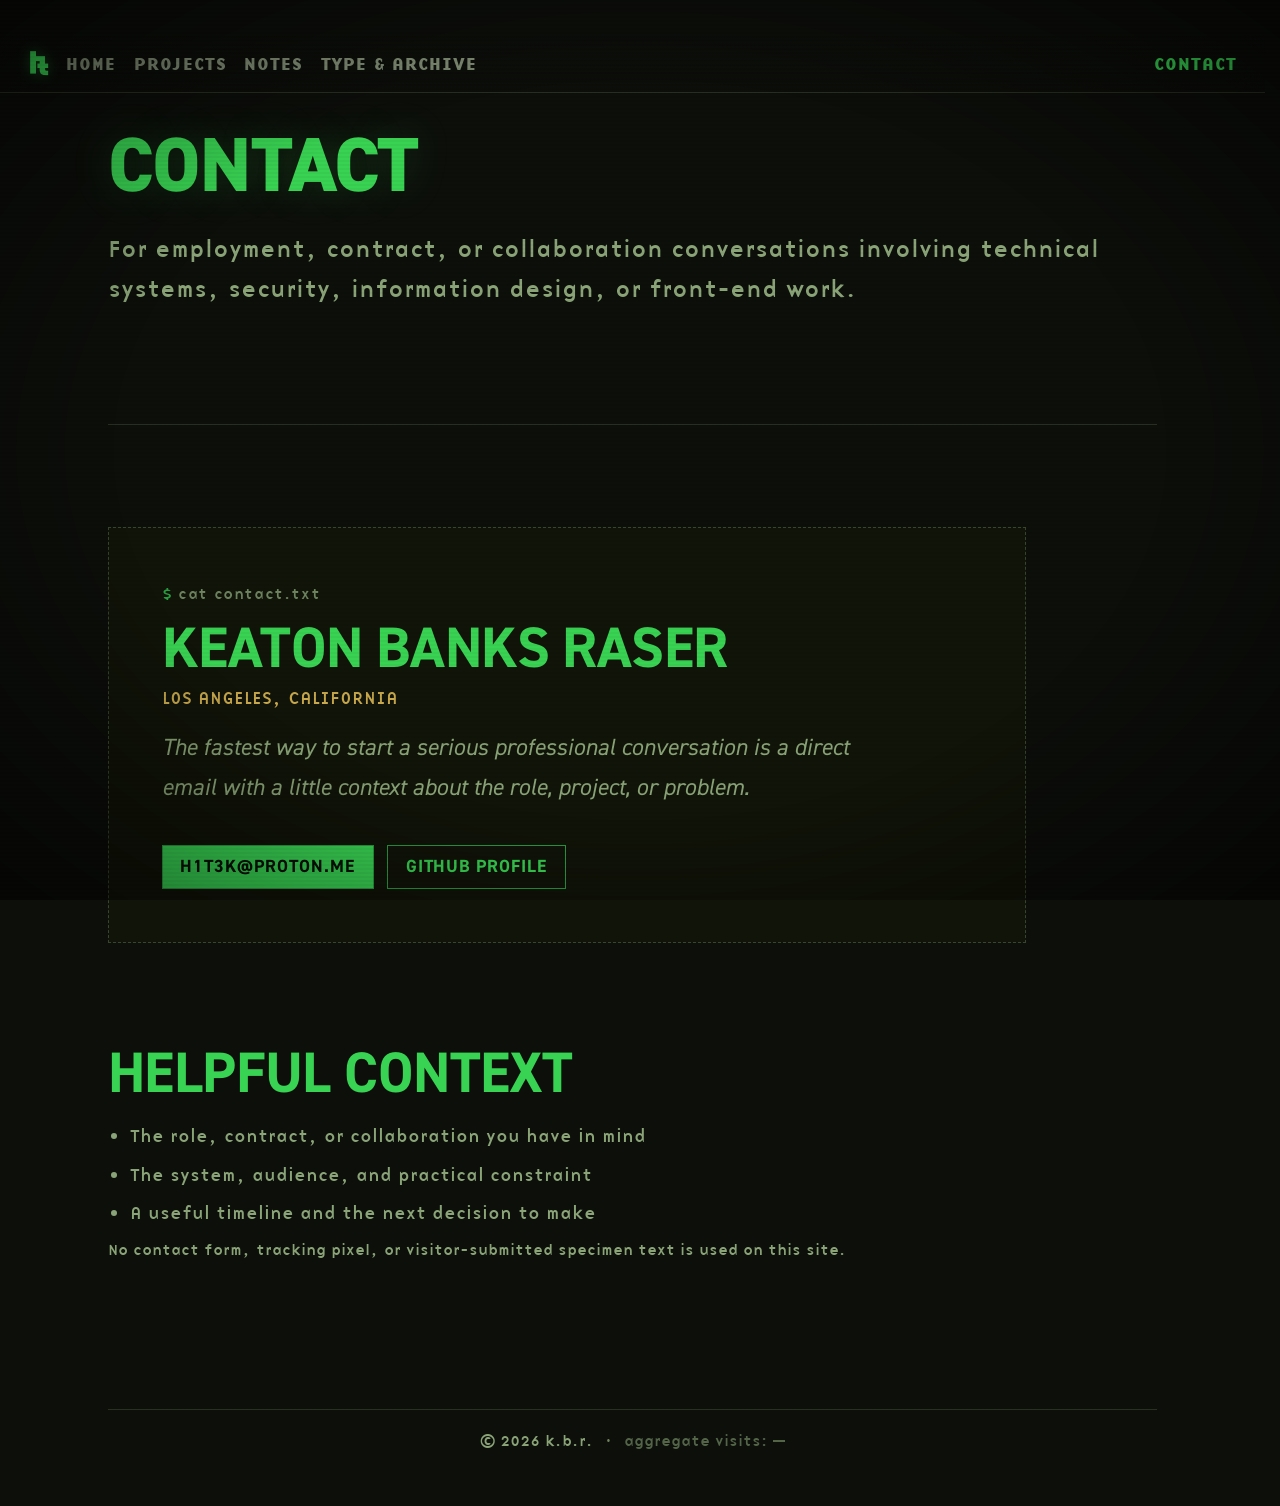
==== commit 881f32c2: "feat: establish accepted redesign baseline Approved-manifest: b25a835fc6510388cd7846df964d05759dbfcb" ====
--- a/contact.html
+++ b/contact.html
@@ -15,34 +15,22 @@
 <meta name="twitter:card" content="summary">
 <meta name="twitter:title" content="Contact — Keaton Raser">
 <meta name="twitter:description" content="Start a professional conversation about technical systems, security, information design, or front-end work.">
-<script src="assets/js/routes.js?v=3.2"></script>
-<script src="assets/js/boot-gate.js?v=3.2"></script>
-<link rel="stylesheet" href="styles/main.css?v=3.2">
+<link rel="stylesheet" href="styles/main.css">
 </head>
 <body>
   <a class="skip-link" href="#main-content">Skip to content</a>
-  <div id="boot" role="group" aria-label="H1-T3K presentation">
-    <div class="boot-route-name" id="bootRouteName" aria-hidden="true"></div>
-    <div class="boot-log" id="bootLog" aria-hidden="true"></div>
-    <div class="mono-stage" id="monoStage">
-      <div class="monogram" id="monogram">ht<span class="sweep" id="sweep"></span></div>
-    </div>
-    <button class="skip-hint" id="bootSkip" type="button">Skip presentation</button>
-  </div>
   <div class="wrap grid">
     <nav aria-label="Primary">
-      <div class="nav-row">
-        <a class="site-mono" href="index.html" aria-label="H1-T3K home">&oslash;</a>
-        <button class="nav-toggle" type="button" aria-expanded="false" aria-controls="site-menu">
-          <span data-menu-label>Menu</span><span class="nav-toggle-mark" aria-hidden="true"></span>
-        </button>
-        <div class="nav-links" id="site-menu">
-          <a href="index.html">Home</a>
-          <a href="projects.html">Projects</a>
-          <a href="field-notes.html">Notes</a>
-          <a href="design-archive.html">Type &amp; Archive</a>
-          <a href="contact.html" aria-current="page">Contact</a>
-        </div>
+      <a class="site-mono" href="/" aria-label="H1-T3K home">&oslash;</a>
+      <button class="nav-toggle" type="button" aria-expanded="false" aria-controls="site-menu">
+        <span data-menu-label>Menu</span><span class="nav-toggle-mark" aria-hidden="true"></span>
+      </button>
+      <div class="nav-links" id="site-menu">
+        <a href="/">Home</a>
+        <a href="projects.html">Projects</a>
+        <a href="field-notes.html">Notes</a>
+        <a href="design-archive.html">Type &amp; Archive</a>
+        <a href="contact.html" aria-current="page">Contact</a>
       </div>
     </nav>
 
@@ -53,6 +41,7 @@
       </header>
 
       <section class="fullrow contact-card" aria-labelledby="contact-name">
+        <div class="sys-line" aria-hidden="true"><span class="prompt"></span>cat contact.txt</div>
         <h2 id="contact-name">Keaton Banks Raser</h2>
         <p class="location">Los Angeles, California</p>
         <p class="contact-lede">The fastest way to start a serious professional conversation is a direct email with a little context about the role, project, or problem.</p>
@@ -77,7 +66,6 @@
       <p>© 2026 k.b.r. <span class="footer-sep" aria-hidden="true">·</span> <span id="visitor-counter" data-state="loading" role="status" aria-live="polite" aria-atomic="true">aggregate visits: …</span></p>
     </footer>
   </div>
-  <script defer src="assets/js/boot.js?v=3.2"></script>
-  <script defer src="assets/js/init.js?v=3.2"></script>
+  <script defer src="assets/js/init.js"></script>
 </body>
 </html>
--- a/styles/main.css
+++ b/styles/main.css
@@ -109,14 +109,10 @@
   --step-3:clamp(2rem,1.35rem + 2.6vw,3.5rem);
   --step-hero:clamp(2.75rem,6vw,5.5rem);
   --wrap:1120px;
-  --gutter:clamp(1rem,.75rem + 1vw,2rem);
-  --page-inline-start:max(1rem,env(safe-area-inset-left));
-  --page-inline-end:max(1rem,env(safe-area-inset-right));
+  --gutter:clamp(1rem,3vw,2rem);
   --section-gap:clamp(3rem,8vw,7rem);
-  --nav-row-height:58px;
-  --title-start-gap:var(--gutter);
-  --depth-offset:1.5rem;
-  --depth-duration:.5s;
+  --nav-h:58px;
+  --title-start-gap:clamp(0rem,calc(3vw - 1.6875rem),1rem);
   --scanline:repeating-linear-gradient(
     0deg,
     transparent,
@@ -130,10 +126,10 @@
 html{
   min-width:320px;
   scroll-behavior:smooth;
-  scroll-padding-top:calc(var(--nav-row-height) + 1rem);
+  scroll-padding-top:calc(var(--nav-h) + 1rem);
   scrollbar-gutter:stable;
   font-size:var(--step-0);
-  overflow-x:clip;
+  overflow-x:hidden;
 }
 body{
   min-width:320px;
@@ -146,7 +142,7 @@
   -webkit-font-smoothing:antialiased;
   -webkit-text-size-adjust:100%;
   text-size-adjust:100%;
-  overflow-x:clip;
+  overflow-x:hidden;
   overflow-wrap:break-word;
 }
 body::before{
@@ -212,7 +208,7 @@
   font-weight:700;
 }
 
-[id]{scroll-margin-top:calc(var(--nav-row-height) + 1.25rem)}
+[id]{scroll-margin-top:calc(var(--nav-h) + 1.25rem)}
 .skip-link{
   position:fixed;
   top:.75rem;
@@ -228,12 +224,15 @@
 .wrap{
   position:relative;
   z-index:1;
-  width:100%;
-  max-width:calc(var(--wrap) + var(--page-inline-start) + var(--page-inline-end));
-  margin:0;
-  padding:0 var(--page-inline-end) max(var(--gutter),env(safe-area-inset-bottom)) var(--page-inline-start);
-}
-.grid{display:grid;grid-template-columns:minmax(0,1fr);column-gap:1.5rem;row-gap:0}
+  width:min(100%,var(--wrap));
+  margin-inline:auto;
+  padding:
+    max(var(--gutter),env(safe-area-inset-top))
+    max(var(--gutter),env(safe-area-inset-right))
+    max(var(--gutter),env(safe-area-inset-bottom))
+    max(var(--gutter),env(safe-area-inset-left));
+}
+.grid{display:grid;grid-template-columns:minmax(0,1fr);gap:1.5rem}
 .page-grid{
   grid-column:1/-1;
   display:grid;
@@ -245,23 +244,10 @@
 /* Navigation */
 nav{
   grid-column:1/-1;
-  position:sticky;
-  top:0;
-  z-index:1001;
-  width:100vw;
-  max-width:none;
-  margin-inline-start:calc(-1 * var(--page-inline-start));
-  background:linear-gradient(to bottom,var(--bg-veil),rgba(13,15,11,.82));
-  -webkit-backdrop-filter:blur(12px);
-  backdrop-filter:blur(12px);
-}
-.nav-row{
   display:flex;
   align-items:center;
   gap:1rem;
-  width:100%;
-  height:var(--nav-row-height);
-  padding-inline:var(--page-inline-start) var(--page-inline-end);
+  min-height:var(--nav-h);
   border-bottom:1px solid var(--border);
 }
 .site-mono{
@@ -337,31 +323,38 @@
 .nav-toggle[aria-expanded="true"] .nav-toggle-mark::before{transform:translateY(3.5px) rotate(45deg)}
 .nav-toggle[aria-expanded="true"] .nav-toggle-mark::after{transform:translateY(-3.5px) rotate(-45deg)}
 
-@media (min-width:768px){
-  :root{
-    --page-inline-start:max(32px,env(safe-area-inset-left));
-    --page-inline-end:max(32px,env(safe-area-inset-right));
+@media (min-width:901px){
+  nav{
+    position:sticky;
+    top:0;
+    z-index:1001;
+    margin-inline:calc(50% - 50vw);
+    padding-inline:max(var(--gutter),env(safe-area-inset-left)) max(var(--gutter),env(safe-area-inset-right));
+    background:linear-gradient(to bottom,var(--bg-veil),rgba(13,15,11,.2));
+    -webkit-backdrop-filter:blur(12px);
+    backdrop-filter:blur(12px);
   }
 }
 
 @media (max-width:900px){
   body.nav-enhanced>.wrap{
     z-index:auto;
-    padding-top:calc(env(safe-area-inset-top) + var(--nav-row-height));
+    padding-top:calc(env(safe-area-inset-top) + var(--nav-h) + var(--gutter));
   }
   body.nav-enhanced nav{
     position:fixed;
     inset:0 0 auto;
     z-index:1001;
-    width:100%;
-    height:calc(env(safe-area-inset-top) + var(--nav-row-height));
-    margin:0;
-    padding-top:env(safe-area-inset-top);
+    min-height:calc(env(safe-area-inset-top) + var(--nav-h));
+    padding:
+      env(safe-area-inset-top)
+      max(var(--gutter),env(safe-area-inset-right))
+      0
+      max(var(--gutter),env(safe-area-inset-left));
     background:linear-gradient(to bottom,var(--bg-veil),rgba(13,15,11,.2));
     -webkit-backdrop-filter:blur(12px);
     backdrop-filter:blur(12px);
   }
-  body.nav-enhanced nav .nav-row{height:var(--nav-row-height)}
   .nav-toggle{display:inline-grid;place-items:center}
   body.nav-enhanced>.nav-links[data-mobile-menu]{
     position:fixed;
@@ -375,7 +368,7 @@
     min-height:100vh;
     min-height:100dvh;
     padding:
-      calc(env(safe-area-inset-top) + var(--nav-row-height) + 2rem)
+      calc(env(safe-area-inset-top) + var(--nav-h) + 2rem)
       max(1.5rem,env(safe-area-inset-right))
       max(2rem,env(safe-area-inset-bottom))
       max(1.5rem,env(safe-area-inset-left));
@@ -486,6 +479,14 @@
 .text-link{display:inline-block;font-weight:700}
 .small{color:var(--muted);font-size:var(--step--1)}
 .center{text-align:center}
+.sys-line{
+  margin-bottom:.75rem;
+  color:var(--dim);
+  font-size:var(--step--1);
+  letter-spacing:.04em;
+}
+.prompt{color:var(--green-dim)}
+.prompt::before{content:"$ "}
 .breadcrumb{
   margin:0 0 2rem;
   color:var(--dim);
@@ -615,7 +616,7 @@
 }
 .project-record{
   position:relative;
-  min-height:clamp(300px,65svh,640px);
+  min-height:clamp(31rem,72svh,46rem);
   display:flex;
   flex-direction:column;
   justify-content:center;
@@ -661,46 +662,6 @@
   color:var(--dim);
   font-size:var(--step--1);
 }
-.web3-notice{
-  max-width:48rem;
-  margin-top:1.5rem;
-  padding:1.25rem;
-  border:1px solid var(--amber-dim);
-  background:var(--bg3);
-}
-.web3-notice h3{
-  margin-bottom:.65rem;
-  color:var(--amber);
-  font-size:var(--step-1);
-  text-transform:uppercase;
-}
-.web3-notice p{max-width:64ch;color:var(--muted)}
-.web3-notice-actions{
-  display:flex;
-  flex-wrap:wrap;
-  gap:.75rem;
-  margin-block:1rem;
-}
-.web3-suppress{
-  display:flex;
-  align-items:flex-start;
-  gap:.55rem;
-  color:var(--muted);
-  font-size:var(--step--1);
-}
-.web3-suppress input{margin-top:.35em}
-.text-button{
-  min-height:44px;
-  margin-top:.75rem;
-  padding:.5rem 0;
-  border:0;
-  background:transparent;
-  color:var(--green);
-  font:700 var(--step--1)/1 var(--mono);
-  text-decoration:underline;
-  text-underline-offset:.2em;
-  cursor:pointer;
-}
 .supporting-grid article{
   padding:1.5rem;
   border:1px solid var(--border);
@@ -715,26 +676,23 @@
 
 @media (min-width:920px){
   .project-flow-layout{grid-template-columns:minmax(12rem,15rem) minmax(0,1fr);gap:clamp(2rem,5vw,4rem)}
-  .project-flow-rail{position:sticky;top:calc(var(--nav-row-height) + 2rem);align-self:start}
-  .project-flow>li{position:sticky;top:calc(var(--nav-row-height) + 1.25rem)}
+  .project-flow-rail{position:sticky;top:calc(var(--nav-h) + 2rem);align-self:start}
+  .project-flow>li{position:sticky;top:calc(var(--nav-h) + 1.25rem)}
   .project-flow>li:nth-child(1){z-index:1}
   .project-flow>li:nth-child(2){z-index:2}
   .project-flow>li:nth-child(3){z-index:3}
   .project-flow>li:nth-child(4){z-index:4}
 }
-.motion-ready [data-depth-item]{
-  opacity:.5;
-  transform:translateY(var(--depth-offset));
-  transition:
-    opacity var(--depth-duration) ease,
-    transform var(--depth-duration) ease,
-    border-color .3s ease;
-}
-.motion-ready [data-depth-item].is-in-view{
+.motion-ready [data-scroll-project]{
+  opacity:.6;
+  transform:translateY(1.5rem);
+  transition:opacity .45s ease,transform .45s ease,border-color .3s ease;
+}
+.motion-ready [data-scroll-project].is-in-view{
   opacity:1;
   transform:none;
-}
-.motion-ready .project-record.is-in-view{border-left-color:var(--green)}
+  border-left-color:var(--green);
+}
 
 /* Notes and security evidence */
 .notes-list>h2,
@@ -955,41 +913,25 @@
   pointer-events:none;
 }
 html.booting #boot,
-html.booting-rm #boot,
-html.transitioning #boot,
-#boot.exit{display:block}
+html.booting-rm #boot{display:block}
 html.booting body>.wrap,
 html.booting-rm body>.wrap{visibility:hidden}
 html.boot-done body>.wrap{visibility:visible}
-#boot.exit{opacity:0;transition:opacity .18s linear}
-.boot-route-name{
-  position:absolute;
-  top:max(3.5rem,env(safe-area-inset-top));
-  left:var(--page-inline-start);
-  right:var(--page-inline-end);
-  color:var(--green);
-  font:800 var(--step-2)/1 var(--display);
-  letter-spacing:.02em;
-  text-transform:uppercase;
-  opacity:0;
-}
+#boot.exit{opacity:0;transition:opacity .24s linear}
 .boot-log{
   position:absolute;
   top:max(3.5rem,env(safe-area-inset-top));
   left:0;
-  width:min(100%,calc(var(--wrap) + var(--page-inline-start) + var(--page-inline-end)));
-  margin:0;
-  padding-inline:var(--page-inline-start) var(--page-inline-end);
+  right:0;
+  width:min(100%,var(--wrap));
+  margin:auto;
+  padding-inline:var(--gutter);
   color:var(--muted);
   font-size:var(--step--1);
   line-height:1.8;
 }
-.is-compact .boot-route-name{opacity:1}
-.is-compact .boot-log{top:max(7.5rem,calc(env(safe-area-inset-top) + 7.5rem))}
-.is-compact .mono-stage{display:none}
-.is-static .boot-log{opacity:1}
 .boot-log.wipe{opacity:0;transition:opacity .12s linear}
-.bl{display:flex;justify-content:space-between;gap:.75rem;white-space:normal;opacity:0}
+.bl{display:flex;justify-content:space-between;gap:.75rem;white-space:pre;opacity:0}
 .bl.on{opacity:1}
 .bl .ok{color:var(--green);opacity:0}
 .bl .ok.on{opacity:1}
@@ -1056,7 +998,6 @@
 html.boot-done.did-boot .cascade-t2{animation-delay:.06s}
 html.boot-done.did-boot .cascade-t3{animation-delay:.12s}
 html.boot-done.did-boot .cascade-t4{animation-delay:.18s}
-html.transition-arrival .wrap{animation:fade-in .12s ease both}
 
 @media (max-width:760px){
   .evidence-grid,
@@ -1082,7 +1023,7 @@
     transition-duration:.01ms!important;
   }
   .project-flow>li{position:relative;top:auto}
-  .motion-ready [data-depth-item]{opacity:1;transform:none}
+  .motion-ready [data-scroll-project]{opacity:1;transform:none}
   html.boot-done.did-boot .cascade{opacity:1;animation:none}
 }
 
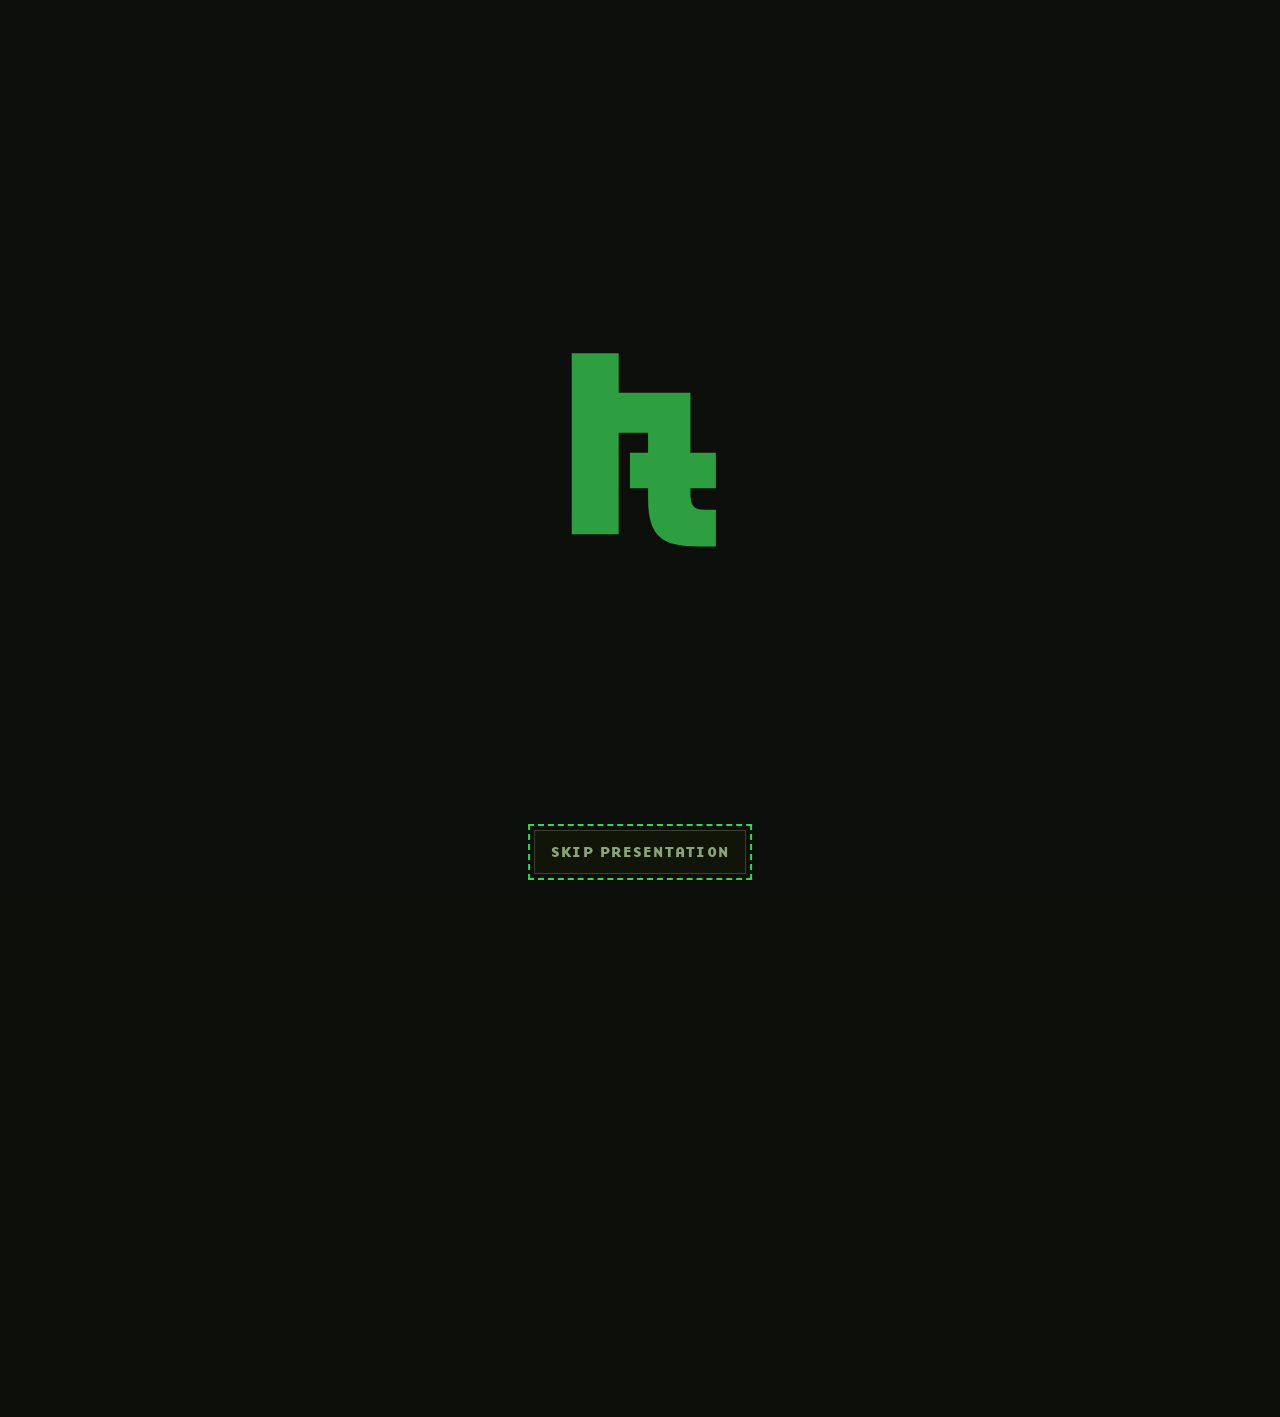
==== commit 0d596f4a: "fix: keep boot focus recovery visually neutral Retain focus recovery on main content without drawing" ====
--- a/contact.html
+++ b/contact.html
@@ -15,22 +15,34 @@
 <meta name="twitter:card" content="summary">
 <meta name="twitter:title" content="Contact — Keaton Raser">
 <meta name="twitter:description" content="Start a professional conversation about technical systems, security, information design, or front-end work.">
-<link rel="stylesheet" href="styles/main.css">
+<script src="assets/js/routes.js?v=3.2"></script>
+<script src="assets/js/boot-gate.js?v=3.2"></script>
+<link rel="stylesheet" href="styles/main.css?v=3.3">
 </head>
 <body>
   <a class="skip-link" href="#main-content">Skip to content</a>
+  <div id="boot" role="group" aria-label="H1-T3K presentation">
+    <div class="boot-route-name" id="bootRouteName" aria-hidden="true"></div>
+    <div class="boot-log" id="bootLog" aria-hidden="true"></div>
+    <div class="mono-stage" id="monoStage">
+      <div class="monogram" id="monogram">ht<span class="sweep" id="sweep"></span></div>
+    </div>
+    <button class="skip-hint" id="bootSkip" type="button">Skip presentation</button>
+  </div>
   <div class="wrap grid">
     <nav aria-label="Primary">
-      <a class="site-mono" href="/" aria-label="H1-T3K home">&oslash;</a>
-      <button class="nav-toggle" type="button" aria-expanded="false" aria-controls="site-menu">
-        <span data-menu-label>Menu</span><span class="nav-toggle-mark" aria-hidden="true"></span>
-      </button>
-      <div class="nav-links" id="site-menu">
-        <a href="/">Home</a>
-        <a href="projects.html">Projects</a>
-        <a href="field-notes.html">Notes</a>
-        <a href="design-archive.html">Type &amp; Archive</a>
-        <a href="contact.html" aria-current="page">Contact</a>
+      <div class="nav-row">
+        <a class="site-mono" href="index.html" aria-label="H1-T3K home">&oslash;</a>
+        <button class="nav-toggle" type="button" aria-expanded="false" aria-controls="site-menu">
+          <span data-menu-label>Menu</span><span class="nav-toggle-mark" aria-hidden="true"></span>
+        </button>
+        <div class="nav-links" id="site-menu">
+          <a href="index.html">Home</a>
+          <a href="projects.html">Projects</a>
+          <a href="field-notes.html">Notes</a>
+          <a href="design-archive.html">Type &amp; Archive</a>
+          <a href="contact.html" aria-current="page">Contact</a>
+        </div>
       </div>
     </nav>
 
@@ -41,7 +53,6 @@
       </header>
 
       <section class="fullrow contact-card" aria-labelledby="contact-name">
-        <div class="sys-line" aria-hidden="true"><span class="prompt"></span>cat contact.txt</div>
         <h2 id="contact-name">Keaton Banks Raser</h2>
         <p class="location">Los Angeles, California</p>
         <p class="contact-lede">The fastest way to start a serious professional conversation is a direct email with a little context about the role, project, or problem.</p>
@@ -66,6 +77,7 @@
       <p>© 2026 k.b.r. <span class="footer-sep" aria-hidden="true">·</span> <span id="visitor-counter" data-state="loading" role="status" aria-live="polite" aria-atomic="true">aggregate visits: …</span></p>
     </footer>
   </div>
-  <script defer src="assets/js/init.js"></script>
+  <script defer src="assets/js/boot.js?v=3.2"></script>
+  <script defer src="assets/js/init.js?v=3.2"></script>
 </body>
 </html>
--- a/styles/main.css
+++ b/styles/main.css
@@ -109,10 +109,14 @@
   --step-3:clamp(2rem,1.35rem + 2.6vw,3.5rem);
   --step-hero:clamp(2.75rem,6vw,5.5rem);
   --wrap:1120px;
-  --gutter:clamp(1rem,3vw,2rem);
+  --gutter:clamp(1rem,.75rem + 1vw,2rem);
+  --page-inline-start:max(1rem,env(safe-area-inset-left));
+  --page-inline-end:max(1rem,env(safe-area-inset-right));
   --section-gap:clamp(3rem,8vw,7rem);
-  --nav-h:58px;
-  --title-start-gap:clamp(0rem,calc(3vw - 1.6875rem),1rem);
+  --nav-row-height:58px;
+  --title-start-gap:var(--gutter);
+  --depth-offset:1.5rem;
+  --depth-duration:.5s;
   --scanline:repeating-linear-gradient(
     0deg,
     transparent,
@@ -126,10 +130,10 @@
 html{
   min-width:320px;
   scroll-behavior:smooth;
-  scroll-padding-top:calc(var(--nav-h) + 1rem);
+  scroll-padding-top:calc(var(--nav-row-height) + 1rem);
   scrollbar-gutter:stable;
   font-size:var(--step-0);
-  overflow-x:hidden;
+  overflow-x:clip;
 }
 body{
   min-width:320px;
@@ -142,7 +146,7 @@
   -webkit-font-smoothing:antialiased;
   -webkit-text-size-adjust:100%;
   text-size-adjust:100%;
-  overflow-x:hidden;
+  overflow-x:clip;
   overflow-wrap:break-word;
 }
 body::before{
@@ -165,6 +169,7 @@
 
 ::selection{background:var(--green);color:#071008}
 :focus-visible{outline:2px dashed var(--green);outline-offset:4px}
+main[tabindex="-1"]:focus{outline:none}
 
 a{color:var(--green);text-decoration-thickness:1px;text-underline-offset:.18em}
 a:hover{text-decoration:underline}
@@ -208,7 +213,7 @@
   font-weight:700;
 }
 
-[id]{scroll-margin-top:calc(var(--nav-h) + 1.25rem)}
+[id]{scroll-margin-top:calc(var(--nav-row-height) + 1.25rem)}
 .skip-link{
   position:fixed;
   top:.75rem;
@@ -224,15 +229,12 @@
 .wrap{
   position:relative;
   z-index:1;
-  width:min(100%,var(--wrap));
-  margin-inline:auto;
-  padding:
-    max(var(--gutter),env(safe-area-inset-top))
-    max(var(--gutter),env(safe-area-inset-right))
-    max(var(--gutter),env(safe-area-inset-bottom))
-    max(var(--gutter),env(safe-area-inset-left));
-}
-.grid{display:grid;grid-template-columns:minmax(0,1fr);gap:1.5rem}
+  width:100%;
+  max-width:calc(var(--wrap) + var(--page-inline-start) + var(--page-inline-end));
+  margin:0;
+  padding:0 var(--page-inline-end) max(var(--gutter),env(safe-area-inset-bottom)) var(--page-inline-start);
+}
+.grid{display:grid;grid-template-columns:minmax(0,1fr);column-gap:1.5rem;row-gap:0}
 .page-grid{
   grid-column:1/-1;
   display:grid;
@@ -244,10 +246,23 @@
 /* Navigation */
 nav{
   grid-column:1/-1;
+  position:sticky;
+  top:0;
+  z-index:1001;
+  width:100vw;
+  max-width:none;
+  margin-inline-start:calc(-1 * var(--page-inline-start));
+  background:linear-gradient(to bottom,var(--bg-veil),rgba(13,15,11,.82));
+  -webkit-backdrop-filter:blur(12px);
+  backdrop-filter:blur(12px);
+}
+.nav-row{
   display:flex;
   align-items:center;
   gap:1rem;
-  min-height:var(--nav-h);
+  width:100%;
+  height:var(--nav-row-height);
+  padding-inline:var(--page-inline-start) var(--page-inline-end);
   border-bottom:1px solid var(--border);
 }
 .site-mono{
@@ -323,38 +338,31 @@
 .nav-toggle[aria-expanded="true"] .nav-toggle-mark::before{transform:translateY(3.5px) rotate(45deg)}
 .nav-toggle[aria-expanded="true"] .nav-toggle-mark::after{transform:translateY(-3.5px) rotate(-45deg)}
 
-@media (min-width:901px){
-  nav{
-    position:sticky;
-    top:0;
-    z-index:1001;
-    margin-inline:calc(50% - 50vw);
-    padding-inline:max(var(--gutter),env(safe-area-inset-left)) max(var(--gutter),env(safe-area-inset-right));
-    background:linear-gradient(to bottom,var(--bg-veil),rgba(13,15,11,.2));
-    -webkit-backdrop-filter:blur(12px);
-    backdrop-filter:blur(12px);
+@media (min-width:768px){
+  :root{
+    --page-inline-start:max(32px,env(safe-area-inset-left));
+    --page-inline-end:max(32px,env(safe-area-inset-right));
   }
 }
 
 @media (max-width:900px){
   body.nav-enhanced>.wrap{
     z-index:auto;
-    padding-top:calc(env(safe-area-inset-top) + var(--nav-h) + var(--gutter));
+    padding-top:calc(env(safe-area-inset-top) + var(--nav-row-height));
   }
   body.nav-enhanced nav{
     position:fixed;
     inset:0 0 auto;
     z-index:1001;
-    min-height:calc(env(safe-area-inset-top) + var(--nav-h));
-    padding:
-      env(safe-area-inset-top)
-      max(var(--gutter),env(safe-area-inset-right))
-      0
-      max(var(--gutter),env(safe-area-inset-left));
+    width:100%;
+    height:calc(env(safe-area-inset-top) + var(--nav-row-height));
+    margin:0;
+    padding-top:env(safe-area-inset-top);
     background:linear-gradient(to bottom,var(--bg-veil),rgba(13,15,11,.2));
     -webkit-backdrop-filter:blur(12px);
     backdrop-filter:blur(12px);
   }
+  body.nav-enhanced nav .nav-row{height:var(--nav-row-height)}
   .nav-toggle{display:inline-grid;place-items:center}
   body.nav-enhanced>.nav-links[data-mobile-menu]{
     position:fixed;
@@ -368,7 +376,7 @@
     min-height:100vh;
     min-height:100dvh;
     padding:
-      calc(env(safe-area-inset-top) + var(--nav-h) + 2rem)
+      calc(env(safe-area-inset-top) + var(--nav-row-height) + 2rem)
       max(1.5rem,env(safe-area-inset-right))
       max(2rem,env(safe-area-inset-bottom))
       max(1.5rem,env(safe-area-inset-left));
@@ -479,14 +487,6 @@
 .text-link{display:inline-block;font-weight:700}
 .small{color:var(--muted);font-size:var(--step--1)}
 .center{text-align:center}
-.sys-line{
-  margin-bottom:.75rem;
-  color:var(--dim);
-  font-size:var(--step--1);
-  letter-spacing:.04em;
-}
-.prompt{color:var(--green-dim)}
-.prompt::before{content:"$ "}
 .breadcrumb{
   margin:0 0 2rem;
   color:var(--dim);
@@ -616,7 +616,7 @@
 }
 .project-record{
   position:relative;
-  min-height:clamp(31rem,72svh,46rem);
+  min-height:clamp(300px,65svh,640px);
   display:flex;
   flex-direction:column;
   justify-content:center;
@@ -662,6 +662,46 @@
   color:var(--dim);
   font-size:var(--step--1);
 }
+.web3-notice{
+  max-width:48rem;
+  margin-top:1.5rem;
+  padding:1.25rem;
+  border:1px solid var(--amber-dim);
+  background:var(--bg3);
+}
+.web3-notice h3{
+  margin-bottom:.65rem;
+  color:var(--amber);
+  font-size:var(--step-1);
+  text-transform:uppercase;
+}
+.web3-notice p{max-width:64ch;color:var(--muted)}
+.web3-notice-actions{
+  display:flex;
+  flex-wrap:wrap;
+  gap:.75rem;
+  margin-block:1rem;
+}
+.web3-suppress{
+  display:flex;
+  align-items:flex-start;
+  gap:.55rem;
+  color:var(--muted);
+  font-size:var(--step--1);
+}
+.web3-suppress input{margin-top:.35em}
+.text-button{
+  min-height:44px;
+  margin-top:.75rem;
+  padding:.5rem 0;
+  border:0;
+  background:transparent;
+  color:var(--green);
+  font:700 var(--step--1)/1 var(--mono);
+  text-decoration:underline;
+  text-underline-offset:.2em;
+  cursor:pointer;
+}
 .supporting-grid article{
   padding:1.5rem;
   border:1px solid var(--border);
@@ -676,23 +716,26 @@
 
 @media (min-width:920px){
   .project-flow-layout{grid-template-columns:minmax(12rem,15rem) minmax(0,1fr);gap:clamp(2rem,5vw,4rem)}
-  .project-flow-rail{position:sticky;top:calc(var(--nav-h) + 2rem);align-self:start}
-  .project-flow>li{position:sticky;top:calc(var(--nav-h) + 1.25rem)}
+  .project-flow-rail{position:sticky;top:calc(var(--nav-row-height) + 2rem);align-self:start}
+  .project-flow>li{position:sticky;top:calc(var(--nav-row-height) + 1.25rem)}
   .project-flow>li:nth-child(1){z-index:1}
   .project-flow>li:nth-child(2){z-index:2}
   .project-flow>li:nth-child(3){z-index:3}
   .project-flow>li:nth-child(4){z-index:4}
 }
-.motion-ready [data-scroll-project]{
-  opacity:.6;
-  transform:translateY(1.5rem);
-  transition:opacity .45s ease,transform .45s ease,border-color .3s ease;
-}
-.motion-ready [data-scroll-project].is-in-view{
+.motion-ready [data-depth-item]{
+  opacity:.5;
+  transform:translateY(var(--depth-offset));
+  transition:
+    opacity var(--depth-duration) ease,
+    transform var(--depth-duration) ease,
+    border-color .3s ease;
+}
+.motion-ready [data-depth-item].is-in-view{
   opacity:1;
   transform:none;
-  border-left-color:var(--green);
-}
+}
+.motion-ready .project-record.is-in-view{border-left-color:var(--green)}
 
 /* Notes and security evidence */
 .notes-list>h2,
@@ -913,25 +956,41 @@
   pointer-events:none;
 }
 html.booting #boot,
-html.booting-rm #boot{display:block}
+html.booting-rm #boot,
+html.transitioning #boot,
+#boot.exit{display:block}
 html.booting body>.wrap,
 html.booting-rm body>.wrap{visibility:hidden}
 html.boot-done body>.wrap{visibility:visible}
-#boot.exit{opacity:0;transition:opacity .24s linear}
+#boot.exit{opacity:0;transition:opacity .18s linear}
+.boot-route-name{
+  position:absolute;
+  top:max(3.5rem,env(safe-area-inset-top));
+  left:var(--page-inline-start);
+  right:var(--page-inline-end);
+  color:var(--green);
+  font:800 var(--step-2)/1 var(--display);
+  letter-spacing:.02em;
+  text-transform:uppercase;
+  opacity:0;
+}
 .boot-log{
   position:absolute;
   top:max(3.5rem,env(safe-area-inset-top));
   left:0;
-  right:0;
-  width:min(100%,var(--wrap));
-  margin:auto;
-  padding-inline:var(--gutter);
+  width:min(100%,calc(var(--wrap) + var(--page-inline-start) + var(--page-inline-end)));
+  margin:0;
+  padding-inline:var(--page-inline-start) var(--page-inline-end);
   color:var(--muted);
   font-size:var(--step--1);
   line-height:1.8;
 }
+.is-compact .boot-route-name{opacity:1}
+.is-compact .boot-log{top:max(7.5rem,calc(env(safe-area-inset-top) + 7.5rem))}
+.is-compact .mono-stage{display:none}
+.is-static .boot-log{opacity:1}
 .boot-log.wipe{opacity:0;transition:opacity .12s linear}
-.bl{display:flex;justify-content:space-between;gap:.75rem;white-space:pre;opacity:0}
+.bl{display:flex;justify-content:space-between;gap:.75rem;white-space:normal;opacity:0}
 .bl.on{opacity:1}
 .bl .ok{color:var(--green);opacity:0}
 .bl .ok.on{opacity:1}
@@ -998,6 +1057,7 @@
 html.boot-done.did-boot .cascade-t2{animation-delay:.06s}
 html.boot-done.did-boot .cascade-t3{animation-delay:.12s}
 html.boot-done.did-boot .cascade-t4{animation-delay:.18s}
+html.transition-arrival .wrap{animation:fade-in .12s ease both}
 
 @media (max-width:760px){
   .evidence-grid,
@@ -1023,7 +1083,7 @@
     transition-duration:.01ms!important;
   }
   .project-flow>li{position:relative;top:auto}
-  .motion-ready [data-scroll-project]{opacity:1;transform:none}
+  .motion-ready [data-depth-item]{opacity:1;transform:none}
   html.boot-done.did-boot .cascade{opacity:1;animation:none}
 }
 
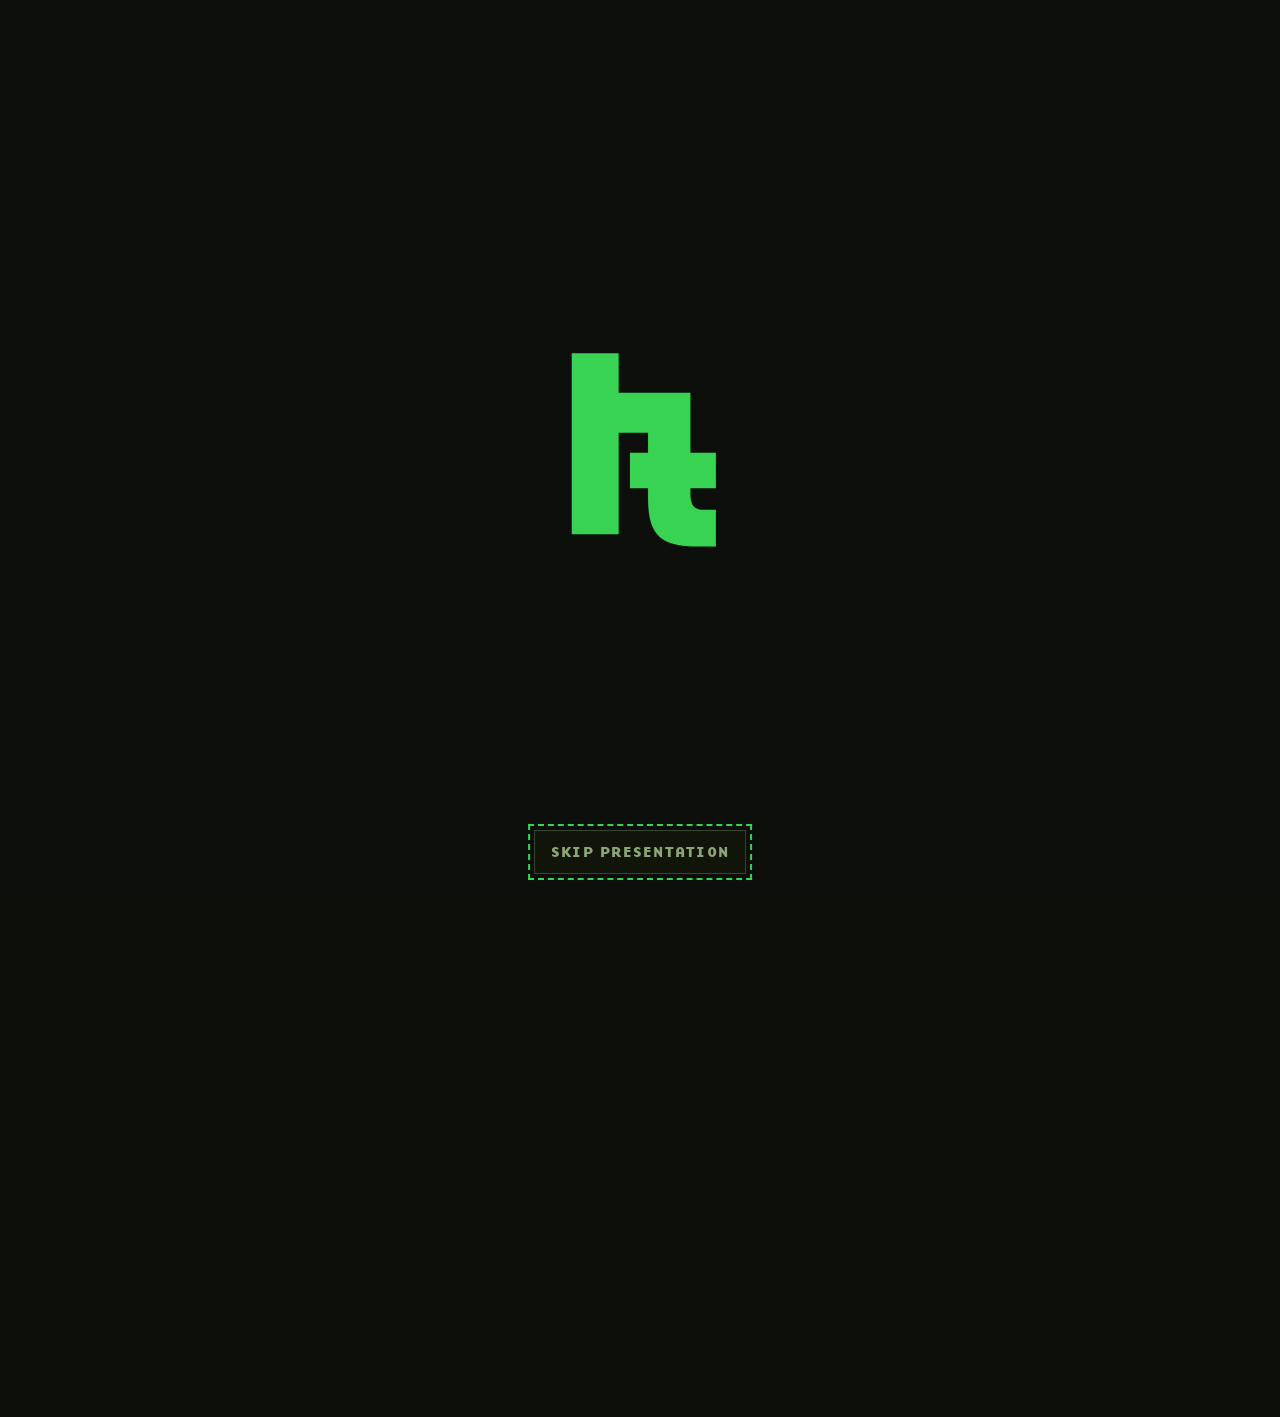
==== commit 13a48b22: "fix: keep navigation outside arrival motion Scope the compact destination reveal to opacity on main " ====
--- a/contact.html
+++ b/contact.html
@@ -17,7 +17,7 @@
 <meta name="twitter:description" content="Start a professional conversation about technical systems, security, information design, or front-end work.">
 <script src="assets/js/routes.js?v=3.2"></script>
 <script src="assets/js/boot-gate.js?v=3.2"></script>
-<link rel="stylesheet" href="styles/main.css?v=3.3">
+<link rel="stylesheet" href="styles/main.css?v=3.4">
 </head>
 <body>
   <a class="skip-link" href="#main-content">Skip to content</a>
--- a/styles/main.css
+++ b/styles/main.css
@@ -939,6 +939,7 @@
 /* Redirect-qualified boot gate */
 @keyframes blink{0%,100%{opacity:1}50%{opacity:0}}
 @keyframes fade-in{from{opacity:0;transform:translateY(.75rem)}to{opacity:1;transform:none}}
+@keyframes arrival-fade{from{opacity:0}to{opacity:1}}
 @keyframes sweep{from{transform:translateY(0);opacity:1}to{transform:translateY(120%);opacity:1}}
 #boot{
   position:fixed;
@@ -1057,7 +1058,8 @@
 html.boot-done.did-boot .cascade-t2{animation-delay:.06s}
 html.boot-done.did-boot .cascade-t3{animation-delay:.12s}
 html.boot-done.did-boot .cascade-t4{animation-delay:.18s}
-html.transition-arrival .wrap{animation:fade-in .12s ease both}
+html.transition-arrival main,
+html.transition-arrival footer{animation:arrival-fade .12s ease both}
 
 @media (max-width:760px){
   .evidence-grid,
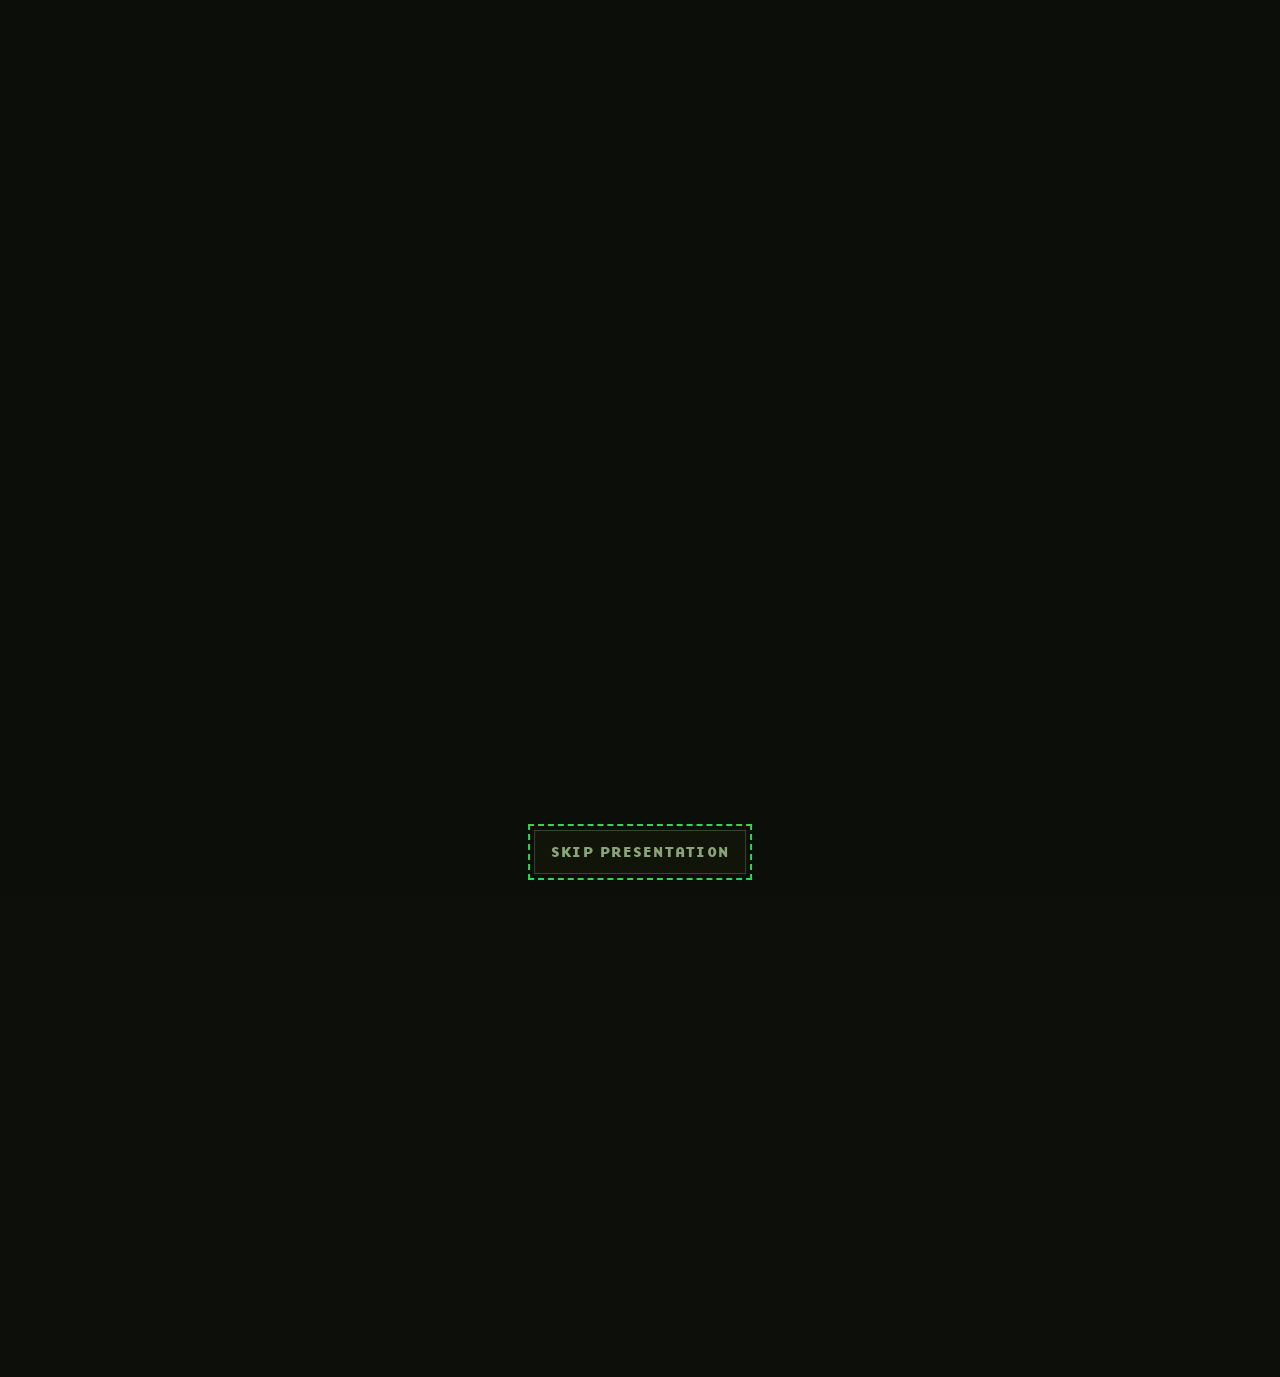
==== commit 40736242: "fix: refine compact transitions and responsive scale" ====
--- a/contact.html
+++ b/contact.html
@@ -17,7 +17,7 @@
 <meta name="twitter:description" content="Start a professional conversation about technical systems, security, information design, or front-end work.">
 <script src="assets/js/routes.js?v=3.2"></script>
 <script src="assets/js/boot-gate.js?v=3.2"></script>
-<link rel="stylesheet" href="styles/main.css?v=3.4">
+<link rel="stylesheet" href="styles/main.css?v=3.6">
 </head>
 <body>
   <a class="skip-link" href="#main-content">Skip to content</a>
@@ -49,7 +49,7 @@
     <main id="main-content" class="page-grid" tabindex="-1">
       <header class="page-intro">
         <h1>Contact</h1>
-        <p>For employment, contract, or collaboration conversations involving technical systems, security, information design, or front-end work.</p>
+        <p class="responsive-intro">For employment, contract, or collaboration conversations involving technical systems, security, information design, or front-end work.</p>
       </header>
 
       <section class="fullrow contact-card" aria-labelledby="contact-name">
@@ -77,7 +77,7 @@
       <p>© 2026 k.b.r. <span class="footer-sep" aria-hidden="true">·</span> <span id="visitor-counter" data-state="loading" role="status" aria-live="polite" aria-atomic="true">aggregate visits: …</span></p>
     </footer>
   </div>
-  <script defer src="assets/js/boot.js?v=3.2"></script>
-  <script defer src="assets/js/init.js?v=3.2"></script>
+  <script defer src="assets/js/boot.js?v=3.4"></script>
+  <script defer src="assets/js/init.js?v=3.3"></script>
 </body>
 </html>
--- a/styles/main.css
+++ b/styles/main.css
@@ -108,6 +108,11 @@
   --step-2:clamp(1.5rem,1.2rem + 1.25vw,2.25rem);
   --step-3:clamp(2rem,1.35rem + 2.6vw,3.5rem);
   --step-hero:clamp(2.75rem,6vw,5.5rem);
+  --bounded-copy:clamp(16px,calc(12px + .833333vw),18px);
+  --bounded-intro:clamp(18px,calc(13.5px + .9375vw),20.25px);
+  --bounded-meta:clamp(14px,calc(10.5px + .729167vw),15.75px);
+  --bounded-card-heading:clamp(24px,calc(18px + 1.25vw),27px);
+  --bounded-heading:clamp(32px,calc(24px + 1.666667vw),36px);
   --wrap:1120px;
   --gutter:clamp(1rem,.75rem + 1vw,2rem);
   --page-inline-start:max(1rem,env(safe-area-inset-left));
@@ -450,6 +455,8 @@
   line-height:1.7;
 }
 .home-hero .hero-lede{max-width:74ch}
+.hero-lede.responsive-intro,
+.page-intro>p.responsive-intro:last-child{font-size:var(--bounded-intro)}
 .role-title{display:block;margin-bottom:.35rem;color:var(--text);font-family:var(--display);font-style:normal}
 .hero-actions,
 .project-actions,
@@ -526,6 +533,23 @@
 .boundary-panel p{
   max-width:68ch;
   color:var(--muted);
+}
+#intro-title,
+#selected-title,
+#practice-title,
+#architecture-title,
+#background-title,
+#contact-title,
+#supporting-title,
+#archive-title{
+  font-size:var(--bounded-heading);
+}
+#intro-title~p,
+#architecture-title~p,
+#architecture-title~.fact-list,
+#background-title+p,
+#contact-title+p{
+  font-size:var(--bounded-copy);
 }
 .evidence-grid,
 .practice-grid,
@@ -566,6 +590,10 @@
   margin:0;
   color:var(--muted);
 }
+.evidence-card h3,
+.practice-card h3{font-size:var(--bounded-card-heading)}
+.evidence-card p,
+.practice-card p{font-size:var(--bounded-copy)}
 .card-index,
 .practice-index,
 .post-meta{
@@ -574,6 +602,9 @@
   letter-spacing:.09em;
   text-transform:uppercase;
 }
+.evidence-card .card-index,
+.practice-card .practice-index,
+.evidence-card .tag{font-size:var(--bounded-meta)}
 .tag{
   display:inline-block;
   padding:.25rem .45rem;
@@ -709,10 +740,11 @@
 }
 .supporting-grid h3{
   color:var(--green);
-  font-size:var(--step-1);
-  text-transform:uppercase;
-}
-.supporting-grid p{color:var(--muted)}
+  font-size:var(--bounded-intro);
+  text-transform:uppercase;
+}
+.supporting-grid p{color:var(--muted);font-size:var(--bounded-copy)}
+.supporting-grid .text-link{font-size:var(--bounded-copy)}
 
 @media (min-width:920px){
   .project-flow-layout{grid-template-columns:minmax(12rem,15rem) minmax(0,1fr);gap:clamp(2rem,5vw,4rem)}
@@ -821,7 +853,7 @@
 }
 .type-meta{
   display:grid;
-  grid-template-columns:repeat(3,minmax(0,1fr));
+  grid-template-columns:repeat(4,minmax(0,1fr));
   gap:1rem;
   margin-bottom:2rem;
   padding-bottom:1rem;
@@ -835,6 +867,7 @@
   text-transform:uppercase;
 }
 .type-meta strong{color:var(--muted);font-size:var(--step--1)}
+.type-meta [data-specimen-size]{font-variant-numeric:tabular-nums}
 .type-sample{
   margin:0;
   color:var(--text);
@@ -864,7 +897,8 @@
 }
 .gallery{
   display:grid;
-  grid-template-columns:repeat(2,minmax(0,1fr));
+  grid-template-columns:repeat(auto-fill,138px);
+  justify-content:start;
   gap:.75rem;
 }
 .gallery figure{
@@ -986,8 +1020,8 @@
   font-size:var(--step--1);
   line-height:1.8;
 }
-.is-compact .boot-route-name{opacity:1}
-.is-compact .boot-log{top:max(7.5rem,calc(env(safe-area-inset-top) + 7.5rem))}
+.is-compact{cursor:pointer}
+.is-compact .boot-route-name{display:none}
 .is-compact .mono-stage{display:none}
 .is-static .boot-log{opacity:1}
 .boot-log.wipe{opacity:0;transition:opacity .12s linear}
@@ -1053,6 +1087,20 @@
   cursor:pointer;
 }
 .skip-hint:hover{color:var(--green);border-color:var(--green)}
+.is-compact .skip-hint{
+  min-height:44px;
+  padding:.6rem .9rem;
+  border:0;
+  background:transparent;
+  color:var(--dim);
+  font-weight:400;
+  letter-spacing:.08em;
+  text-transform:lowercase;
+}
+.is-compact .skip-hint:hover{
+  border-color:transparent;
+  color:var(--green);
+}
 html.boot-done.did-boot .cascade{opacity:0;animation:fade-in .45s ease forwards}
 html.boot-done.did-boot .cascade-t1{animation-delay:0s}
 html.boot-done.did-boot .cascade-t2{animation-delay:.06s}
@@ -1072,7 +1120,6 @@
   .project-facts>div,
   .fact-list>div{grid-template-columns:minmax(0,1fr);gap:.25rem}
   .project-record{min-height:0}
-  .gallery{grid-template-columns:minmax(0,1fr)}
   .control-row{align-items:flex-start;flex-direction:column}
 }
 
